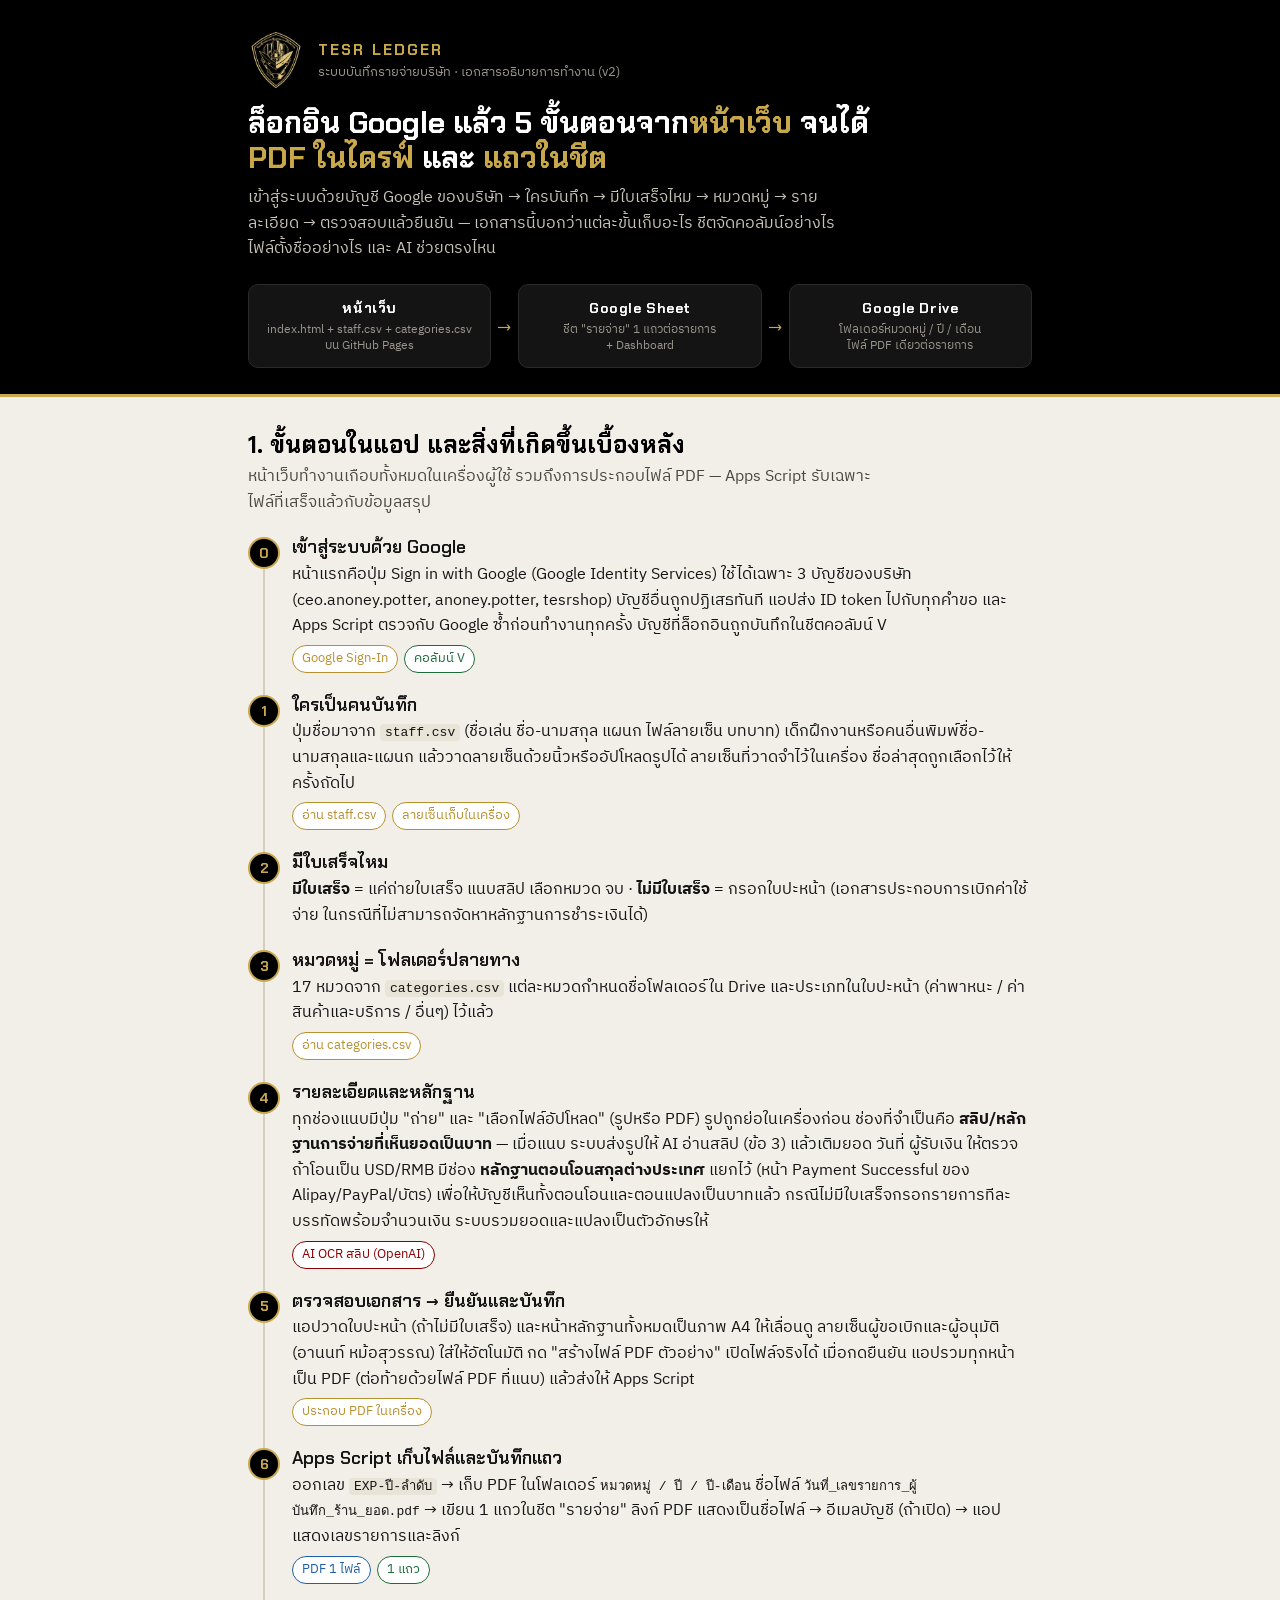
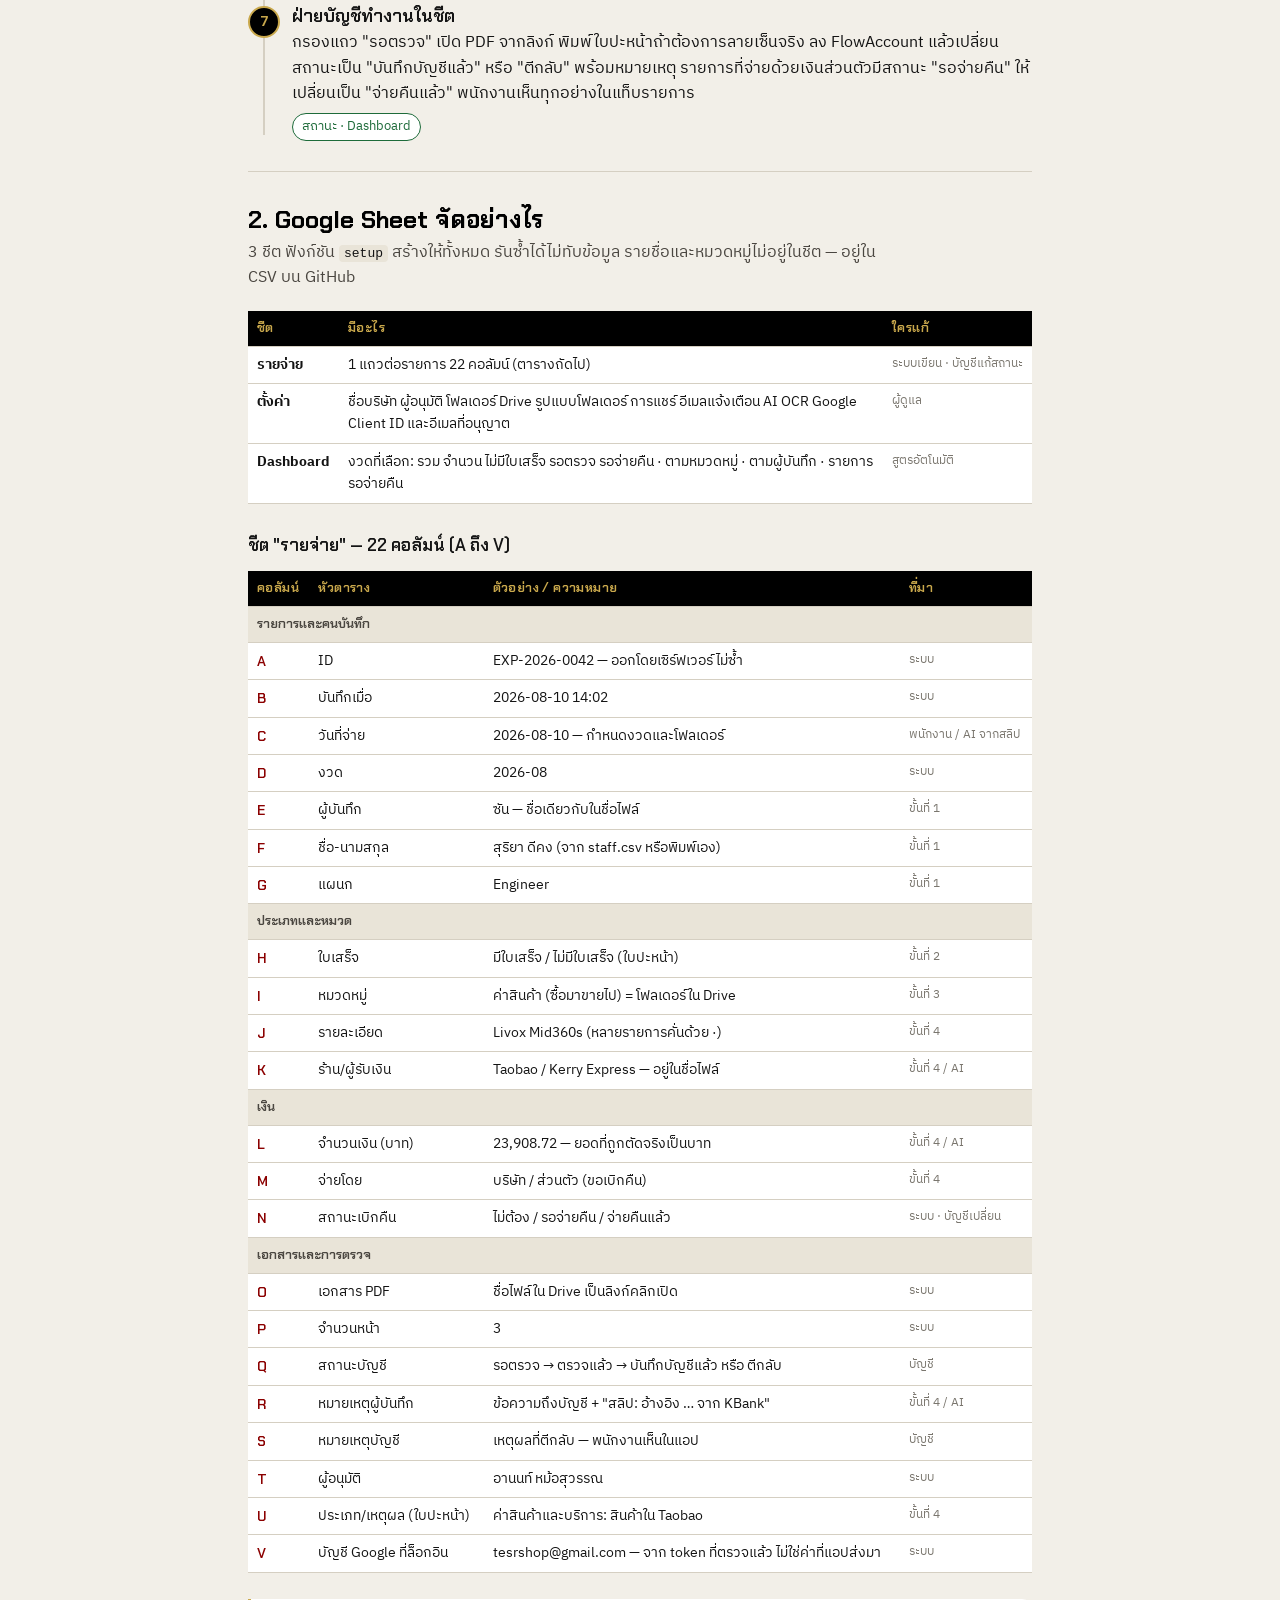
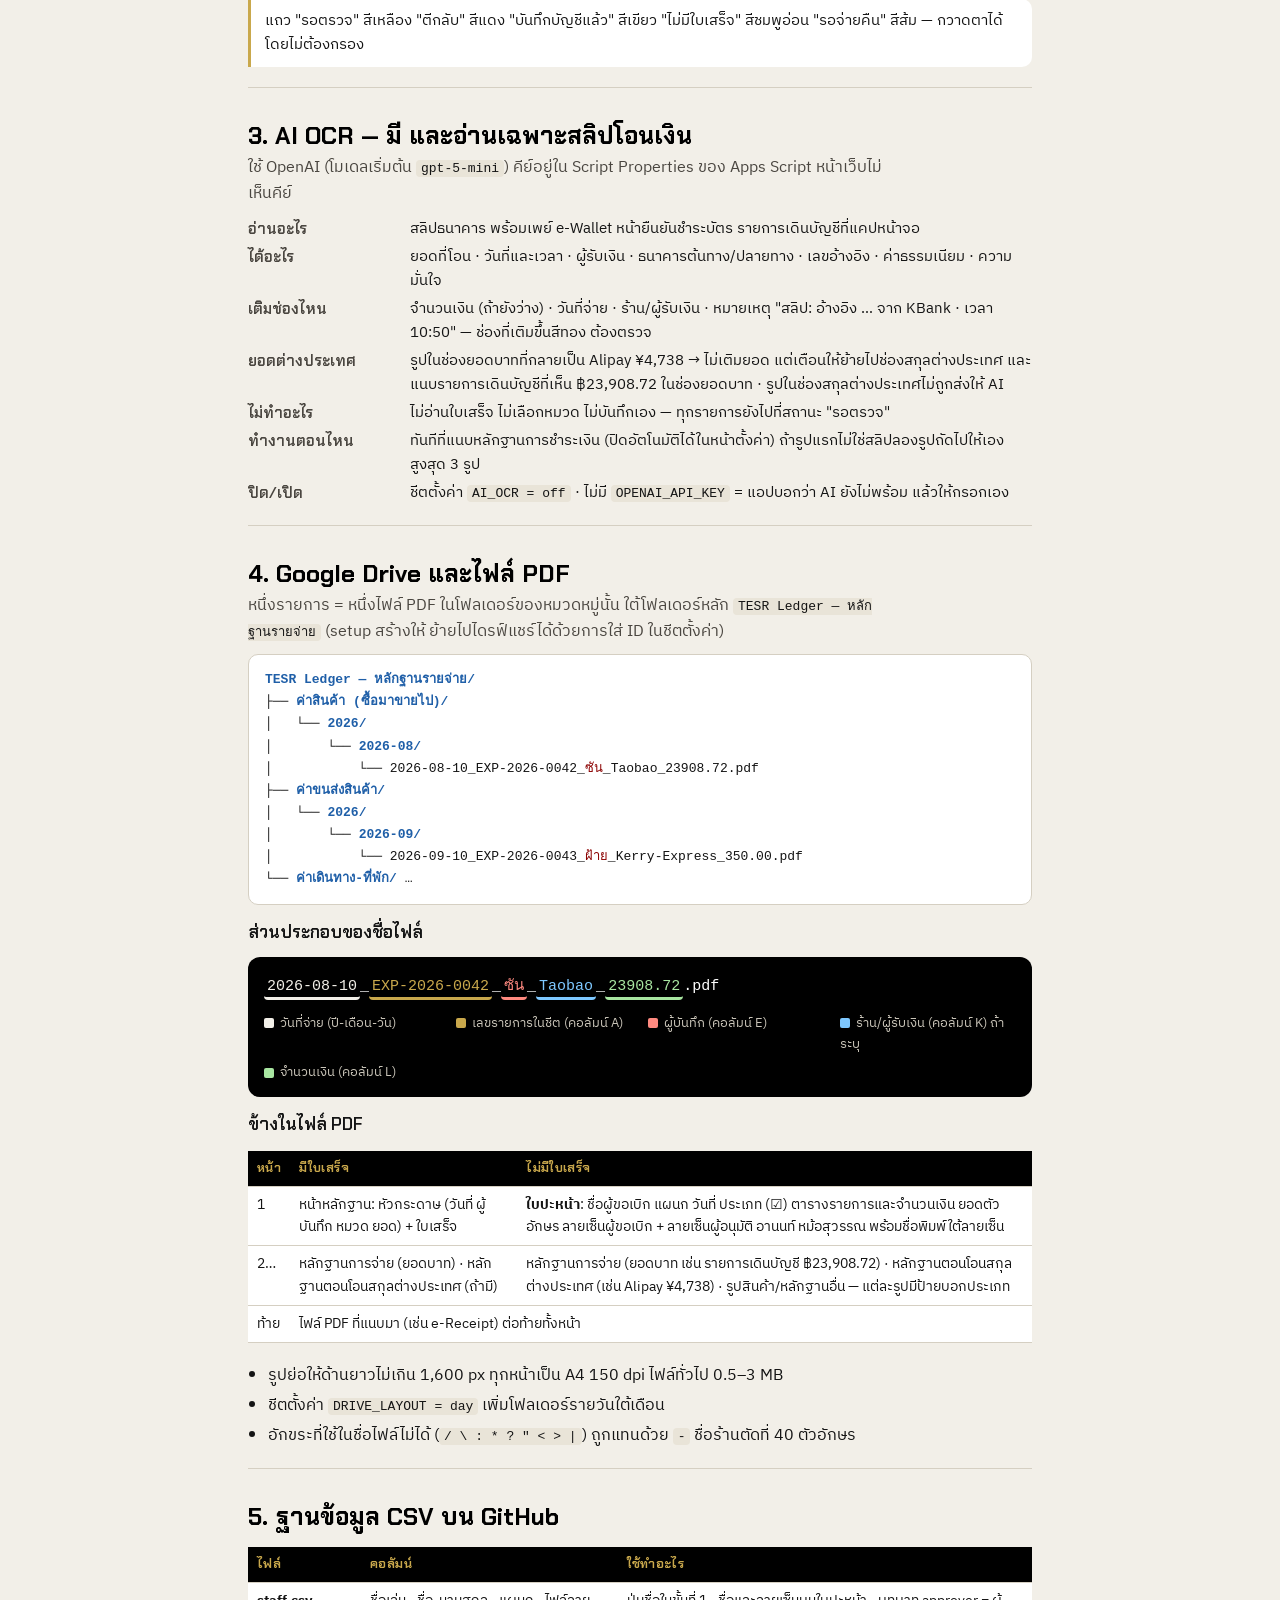
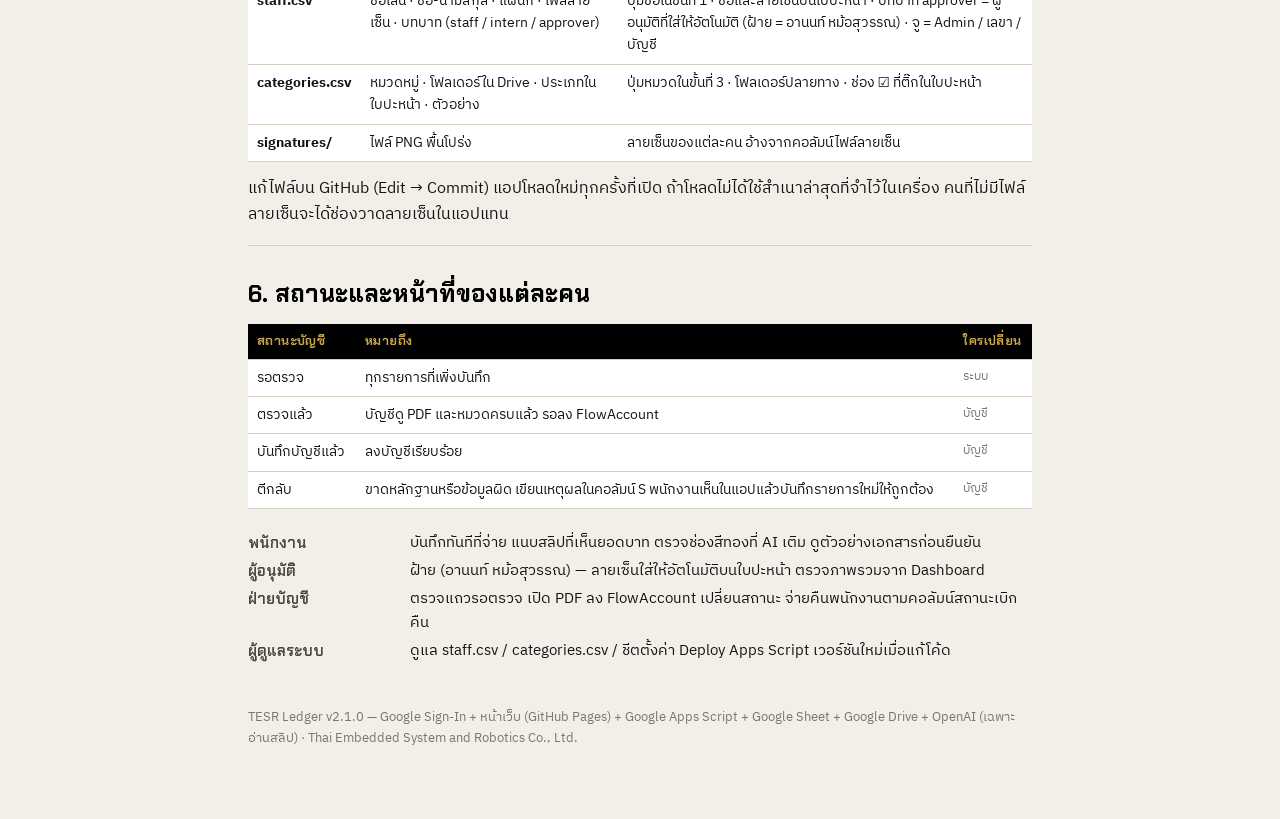
==== flow.html @ 123c5fb9 "flow.html — v2.1 system flow document (login step, 22 columns, embedded logo)" ====
<!DOCTYPE html>
<html lang="th">
<head>
<meta charset="utf-8">
<meta name="viewport" content="width=device-width, initial-scale=1">
<title>TESR Ledger v2 — เส้นทางของข้อมูล (หน้าเว็บ → Google Sheet → Google Drive)</title>
<link rel="icon" href="logo-192.png">
<link rel="preconnect" href="https://fonts.googleapis.com">
<link rel="preconnect" href="https://fonts.gstatic.com" crossorigin>
<link href="https://fonts.googleapis.com/css2?family=Chakra+Petch:wght@500;600;700&family=IBM+Plex+Sans+Thai:wght@400;500;600&display=swap" rel="stylesheet">
<style>
:root{
  --paper:#F2EFE8; --paper2:#E9E4D8; --ink:#141414; --ink2:#4A4640; --muted:#7A766E;
  --crimson:#8B0000; --gold:#B8912F; --gold2:#C9A84C; --black:#000; --rule:#D5CFC2;
  --sheet:#1E6B3A; --drive:#1F5FA8; --ai:#8B0000;
  --fd:"Chakra Petch",system-ui,sans-serif; --fb:"IBM Plex Sans Thai",system-ui,sans-serif;
}
*{box-sizing:border-box}
html{-webkit-text-size-adjust:100%}
body{margin:0;background:var(--paper);color:var(--ink);font-family:var(--fb);font-size:16px;line-height:1.6}
a{color:var(--crimson)}
h1,h2,h3{font-family:var(--fd);line-height:1.15;margin:0}
h2{font-size:24px;font-weight:700;color:var(--black);margin:0 0 6px}
h3{font-size:17px;font-weight:600;margin:18px 0 6px}
p{margin:0 0 10px}
code,.fn{font-family:ui-monospace,SFMono-Regular,Menlo,Consolas,monospace;font-size:13px}
code{background:var(--paper2);padding:1px 5px;border-radius:4px;color:var(--ink)}
.wrap{max-width:820px;margin:0 auto;padding:0 18px 60px}

/* ---------- hero ---------- */
.hero{background:var(--black);color:var(--paper);padding:32px 0 26px;border-bottom:3px solid var(--gold2)}
.hero .wrap{padding-bottom:0}
.brand{display:flex;align-items:center;gap:14px;margin-bottom:18px}
.brand img{width:56px;height:56px;object-fit:contain}
.brand .t{font-family:var(--fd);font-weight:700;letter-spacing:.14em;color:var(--gold2);font-size:15px}
.brand .s{color:#9A968E;font-size:13px}
.hero h1{font-size:30px;font-weight:700;color:#fff;max-width:640px}
.hero h1 em{font-style:normal;color:var(--gold2)}
.hero p{color:#C9C4B8;max-width:600px;margin-top:10px}
.trio{display:grid;grid-template-columns:1fr auto 1fr auto 1fr;align-items:center;gap:6px;margin-top:22px}
.trio .node{background:#141414;border:1px solid #2A2A2E;border-radius:10px;padding:12px 10px;text-align:center}
.trio .node b{display:block;font-family:var(--fd);font-size:14px;color:#fff;letter-spacing:.04em}
.trio .node small{display:block;color:#9A968E;font-size:12px;line-height:1.35;margin-top:3px}
.trio .arrow{color:var(--gold2);font-family:var(--fd);font-size:20px}
@media (max-width:520px){.trio{grid-template-columns:1fr}.trio .arrow{text-align:center;transform:rotate(90deg);font-size:18px}}

/* ---------- sections ---------- */
section{padding:34px 0 8px;border-bottom:1px solid var(--rule)}
section:last-of-type{border-bottom:0}
.lead{color:var(--ink2);max-width:640px}

/* flow rail — a real sequence, so numbered */
.rail{position:relative;margin:22px 0 10px;padding-left:44px}
.rail::before{content:"";position:absolute;left:15px;top:6px;bottom:6px;width:2px;background:var(--rule)}
.step{position:relative;margin-bottom:22px}
.step .num{position:absolute;left:-44px;top:0;width:32px;height:32px;border-radius:50%;background:var(--black);color:var(--gold2);font-family:var(--fd);font-weight:700;font-size:14px;display:grid;place-items:center;border:2px solid var(--gold2)}
.step h3{margin:2px 0 4px;font-size:18px}
.step p{margin-bottom:6px}
.lands{display:flex;flex-wrap:wrap;gap:6px;margin-top:6px}
.tag{display:inline-block;font-size:12.5px;padding:3px 9px;border-radius:999px;border:1px solid var(--rule);color:var(--ink2);background:#fff}
.tag.sheet{border-color:var(--sheet);color:var(--sheet)}
.tag.drive{border-color:var(--drive);color:var(--drive)}
.tag.ai{border-color:var(--ai);color:var(--ai)}
.tag.web{border-color:var(--gold);color:var(--gold)}

/* tables */
table{width:100%;border-collapse:collapse;font-size:14px;margin:10px 0 14px;background:#fff}
th,td{text-align:left;vertical-align:top;padding:7px 9px;border-bottom:1px solid var(--rule)}
th{background:var(--black);color:var(--gold2);font-family:var(--fd);font-weight:600;font-size:13px;letter-spacing:.03em}
td.c{font-family:var(--fd);font-weight:600;color:var(--crimson);white-space:nowrap}
tr.g td{background:var(--paper2);font-family:var(--fd);font-weight:600;font-size:13px;color:var(--ink2)}
.who{font-size:12px;color:var(--muted);white-space:nowrap}
.tblwrap{overflow-x:auto;-webkit-overflow-scrolling:touch;margin:0 -18px;padding:0 18px}

/* file name anatomy — the memorable element */
.anatomy{background:var(--black);border-radius:12px;padding:18px 16px 14px;margin:14px 0 8px;overflow-x:auto}
.anatomy .name{font-family:ui-monospace,SFMono-Regular,Menlo,Consolas,monospace;font-size:15px;white-space:nowrap;color:#fff}
.anatomy .name span{padding:2px 3px;border-radius:4px;border-bottom:3px solid}
.seg1{color:#F2EFE8;border-color:#F2EFE8}
.seg2{color:#C9A84C;border-color:#C9A84C}
.seg3{color:#FF8A80;border-color:#FF8A80}
.seg4{color:#7EC8FF;border-color:#7EC8FF}
.seg5{color:#A8E6A1;border-color:#A8E6A1}
.seg6{color:#D9B3FF;border-color:#D9B3FF}
.legend{display:grid;grid-template-columns:repeat(auto-fit,minmax(150px,1fr));gap:8px 16px;margin-top:14px;font-size:13px;color:#C9C4B8}
.legend b{display:inline-block;width:10px;height:10px;border-radius:2px;margin-right:6px;vertical-align:middle}

.tree{background:#fff;border:1px solid var(--rule);border-radius:10px;padding:14px 16px;font-family:ui-monospace,SFMono-Regular,Menlo,Consolas,monospace;font-size:13px;line-height:1.7;overflow-x:auto;white-space:pre;margin:10px 0}
.tree i{font-style:normal;color:var(--muted)}
.tree .d{color:var(--drive);font-weight:600}
.tree .u{color:var(--crimson)}

.note{border-left:3px solid var(--gold2);background:#fff;padding:10px 14px;border-radius:0 10px 10px 0;margin:12px 0;font-size:15px}
.note.warn{border-color:var(--crimson)}
ul{margin:6px 0 12px;padding-left:20px}
li{margin-bottom:4px}
.kv{display:grid;grid-template-columns:150px 1fr;gap:4px 12px;font-size:15px;margin:8px 0 12px}
.kv dt{font-family:var(--fd);font-weight:600;color:var(--ink2)}
.kv dd{margin:0}
@media (max-width:480px){.kv{grid-template-columns:1fr}.kv dt{margin-top:6px}}
.foot{color:var(--muted);font-size:13px;padding-top:24px}
@media print{.hero{background:#000 !important;-webkit-print-color-adjust:exact;print-color-adjust:exact}.anatomy{-webkit-print-color-adjust:exact;print-color-adjust:exact}}
</style>
</head>
<body>

<header class="hero">
  <div class="wrap">
    <div class="brand">
      <img id="flowLogo" alt="TESR">
      <div><div class="t">TESR LEDGER</div><div class="s">ระบบบันทึกรายจ่ายบริษัท · เอกสารอธิบายการทำงาน (v2)</div></div>
    </div>
    <h1>ล็อกอิน Google แล้ว 5 ขั้นตอนจาก<em>หน้าเว็บ</em> จนได้ <em>PDF ในไดรฟ์</em> และ <em>แถวในชีต</em></h1>
    <p>เข้าสู่ระบบด้วยบัญชี Google ของบริษัท → ใครบันทึก → มีใบเสร็จไหม → หมวดหมู่ → รายละเอียด → ตรวจสอบแล้วยืนยัน — เอกสารนี้บอกว่าแต่ละขั้นเก็บอะไร ชีตจัดคอลัมน์อย่างไร ไฟล์ตั้งชื่ออย่างไร และ AI ช่วยตรงไหน</p>
    <div class="trio">
      <div class="node"><b>หน้าเว็บ</b><small>index.html + staff.csv + categories.csv<br>บน GitHub Pages</small></div>
      <div class="arrow">→</div>
      <div class="node"><b>Google Sheet</b><small>ชีต "รายจ่าย" 1 แถวต่อรายการ<br>+ Dashboard</small></div>
      <div class="arrow">→</div>
      <div class="node"><b>Google Drive</b><small>โฟลเดอร์หมวดหมู่ / ปี / เดือน<br>ไฟล์ PDF เดียวต่อรายการ</small></div>
    </div>
  </div>
</header>

<div class="wrap">

<section id="flow">
  <h2>1. ขั้นตอนในแอป และสิ่งที่เกิดขึ้นเบื้องหลัง</h2>
  <p class="lead">หน้าเว็บทำงานเกือบทั้งหมดในเครื่องผู้ใช้ รวมถึงการประกอบไฟล์ PDF — Apps Script รับเฉพาะไฟล์ที่เสร็จแล้วกับข้อมูลสรุป</p>
  <div class="rail">
    <div class="step"><span class="num">0</span>
      <h3>เข้าสู่ระบบด้วย Google</h3>
      <p>หน้าแรกคือปุ่ม Sign in with Google (Google Identity Services) ใช้ได้เฉพาะ 3 บัญชีของบริษัท (ceo.anoney.potter, anoney.potter, tesrshop) บัญชีอื่นถูกปฏิเสธทันที แอปส่ง ID token ไปกับทุกคำขอ และ Apps Script ตรวจกับ Google ซ้ำก่อนทำงานทุกครั้ง บัญชีที่ล็อกอินถูกบันทึกในชีตคอลัมน์ V</p>
      <div class="lands"><span class="tag web">Google Sign-In</span><span class="tag sheet">คอลัมน์ V</span></div>
    </div>
    <div class="step"><span class="num">1</span>
      <h3>ใครเป็นคนบันทึก</h3>
      <p>ปุ่มชื่อมาจาก <code>staff.csv</code> (ชื่อเล่น ชื่อ-นามสกุล แผนก ไฟล์ลายเซ็น บทบาท) เด็กฝึกงานหรือคนอื่นพิมพ์ชื่อ-นามสกุลและแผนก แล้ววาดลายเซ็นด้วยนิ้วหรืออัปโหลดรูปได้ ลายเซ็นที่วาดจำไว้ในเครื่อง ชื่อล่าสุดถูกเลือกไว้ให้ครั้งถัดไป</p>
      <div class="lands"><span class="tag web">อ่าน staff.csv</span><span class="tag web">ลายเซ็นเก็บในเครื่อง</span></div>
    </div>
    <div class="step"><span class="num">2</span>
      <h3>มีใบเสร็จไหม</h3>
      <p><b>มีใบเสร็จ</b> = แค่ถ่ายใบเสร็จ แนบสลิป เลือกหมวด จบ · <b>ไม่มีใบเสร็จ</b> = กรอกใบปะหน้า (เอกสารประกอบการเบิกค่าใช้จ่าย ในกรณีที่ไม่สามารถจัดหาหลักฐานการชำระเงินได้)</p>
    </div>
    <div class="step"><span class="num">3</span>
      <h3>หมวดหมู่ = โฟลเดอร์ปลายทาง</h3>
      <p>17 หมวดจาก <code>categories.csv</code> แต่ละหมวดกำหนดชื่อโฟลเดอร์ใน Drive และประเภทในใบปะหน้า (ค่าพาหนะ / ค่าสินค้าและบริการ / อื่นๆ) ไว้แล้ว</p>
      <div class="lands"><span class="tag web">อ่าน categories.csv</span></div>
    </div>
    <div class="step"><span class="num">4</span>
      <h3>รายละเอียดและหลักฐาน</h3>
      <p>ทุกช่องแนบมีปุ่ม "ถ่าย" และ "เลือกไฟล์อัปโหลด" (รูปหรือ PDF) รูปถูกย่อในเครื่องก่อน ช่องที่จำเป็นคือ <b>สลิป/หลักฐานการจ่ายที่เห็นยอดเป็นบาท</b> — เมื่อแนบ ระบบส่งรูปให้ AI อ่านสลิป (ข้อ 3) แล้วเติมยอด วันที่ ผู้รับเงิน ให้ตรวจ ถ้าโอนเป็น USD/RMB มีช่อง <b>หลักฐานตอนโอนสกุลต่างประเทศ</b> แยกไว้ (หน้า Payment Successful ของ Alipay/PayPal/บัตร) เพื่อให้บัญชีเห็นทั้งตอนโอนและตอนแปลงเป็นบาทแล้ว กรณีไม่มีใบเสร็จกรอกรายการทีละบรรทัดพร้อมจำนวนเงิน ระบบรวมยอดและแปลงเป็นตัวอักษรให้</p>
      <div class="lands"><span class="tag ai">AI OCR สลิป (OpenAI)</span></div>
    </div>
    <div class="step"><span class="num">5</span>
      <h3>ตรวจสอบเอกสาร → ยืนยันและบันทึก</h3>
      <p>แอปวาดใบปะหน้า (ถ้าไม่มีใบเสร็จ) และหน้าหลักฐานทั้งหมดเป็นภาพ A4 ให้เลื่อนดู ลายเซ็นผู้ขอเบิกและผู้อนุมัติ (อานนท์ หม้อสุวรรณ) ใส่ให้อัตโนมัติ กด "สร้างไฟล์ PDF ตัวอย่าง" เปิดไฟล์จริงได้ เมื่อกดยืนยัน แอปรวมทุกหน้าเป็น PDF (ต่อท้ายด้วยไฟล์ PDF ที่แนบ) แล้วส่งให้ Apps Script</p>
      <div class="lands"><span class="tag web">ประกอบ PDF ในเครื่อง</span></div>
    </div>
    <div class="step"><span class="num">6</span>
      <h3>Apps Script เก็บไฟล์และบันทึกแถว</h3>
      <p>ออกเลข <code>EXP-ปี-ลำดับ</code> → เก็บ PDF ในโฟลเดอร์ <span class="fn">หมวดหมู่ / ปี / ปี-เดือน</span> ชื่อไฟล์ <span class="fn">วันที่_เลขรายการ_ผู้บันทึก_ร้าน_ยอด.pdf</span> → เขียน 1 แถวในชีต "รายจ่าย" ลิงก์ PDF แสดงเป็นชื่อไฟล์ → อีเมลบัญชี (ถ้าเปิด) → แอปแสดงเลขรายการและลิงก์</p>
      <div class="lands"><span class="tag drive">PDF 1 ไฟล์</span><span class="tag sheet">1 แถว</span></div>
    </div>
    <div class="step"><span class="num">7</span>
      <h3>ฝ่ายบัญชีทำงานในชีต</h3>
      <p>กรองแถว "รอตรวจ" เปิด PDF จากลิงก์ พิมพ์ใบปะหน้าถ้าต้องการลายเซ็นจริง ลง FlowAccount แล้วเปลี่ยนสถานะเป็น "บันทึกบัญชีแล้ว" หรือ "ตีกลับ" พร้อมหมายเหตุ รายการที่จ่ายด้วยเงินส่วนตัวมีสถานะ "รอจ่ายคืน" ให้เปลี่ยนเป็น "จ่ายคืนแล้ว" พนักงานเห็นทุกอย่างในแท็บรายการ</p>
      <div class="lands"><span class="tag sheet">สถานะ · Dashboard</span></div>
    </div>
  </div>
</section>

<section id="sheet">
  <h2>2. Google Sheet จัดอย่างไร</h2>
  <p class="lead">3 ชีต ฟังก์ชัน <code>setup</code> สร้างให้ทั้งหมด รันซ้ำได้ไม่ทับข้อมูล รายชื่อและหมวดหมู่ไม่อยู่ในชีต — อยู่ใน CSV บน GitHub</p>
  <div class="tblwrap"><table>
    <tr><th>ชีต</th><th>มีอะไร</th><th>ใครแก้</th></tr>
    <tr><td><b>รายจ่าย</b></td><td>1 แถวต่อรายการ 22 คอลัมน์ (ตารางถัดไป)</td><td class="who">ระบบเขียน · บัญชีแก้สถานะ</td></tr>
    <tr><td><b>ตั้งค่า</b></td><td>ชื่อบริษัท ผู้อนุมัติ โฟลเดอร์ Drive รูปแบบโฟลเดอร์ การแชร์ อีเมลแจ้งเตือน AI OCR Google Client ID และอีเมลที่อนุญาต</td><td class="who">ผู้ดูแล</td></tr>
    <tr><td><b>Dashboard</b></td><td>งวดที่เลือก: รวม จำนวน ไม่มีใบเสร็จ รอตรวจ รอจ่ายคืน · ตามหมวดหมู่ · ตามผู้บันทึก · รายการรอจ่ายคืน</td><td class="who">สูตรอัตโนมัติ</td></tr>
  </table></div>

  <h3>ชีต "รายจ่าย" — 22 คอลัมน์ (A ถึง V)</h3>
  <div class="tblwrap"><table>
    <tr><th>คอลัมน์</th><th>หัวตาราง</th><th>ตัวอย่าง / ความหมาย</th><th>ที่มา</th></tr>
    <tr class="g"><td colspan="4">รายการและคนบันทึก</td></tr>
    <tr><td class="c">A</td><td>ID</td><td>EXP-2026-0042 — ออกโดยเซิร์ฟเวอร์ ไม่ซ้ำ</td><td class="who">ระบบ</td></tr>
    <tr><td class="c">B</td><td>บันทึกเมื่อ</td><td>2026-08-10 14:02</td><td class="who">ระบบ</td></tr>
    <tr><td class="c">C</td><td>วันที่จ่าย</td><td>2026-08-10 — กำหนดงวดและโฟลเดอร์</td><td class="who">พนักงาน / AI จากสลิป</td></tr>
    <tr><td class="c">D</td><td>งวด</td><td>2026-08</td><td class="who">ระบบ</td></tr>
    <tr><td class="c">E</td><td>ผู้บันทึก</td><td>ซัน — ชื่อเดียวกับในชื่อไฟล์</td><td class="who">ขั้นที่ 1</td></tr>
    <tr><td class="c">F</td><td>ชื่อ-นามสกุล</td><td>สุริยา ดีคง (จาก staff.csv หรือพิมพ์เอง)</td><td class="who">ขั้นที่ 1</td></tr>
    <tr><td class="c">G</td><td>แผนก</td><td>Engineer</td><td class="who">ขั้นที่ 1</td></tr>
    <tr class="g"><td colspan="4">ประเภทและหมวด</td></tr>
    <tr><td class="c">H</td><td>ใบเสร็จ</td><td>มีใบเสร็จ / ไม่มีใบเสร็จ (ใบปะหน้า)</td><td class="who">ขั้นที่ 2</td></tr>
    <tr><td class="c">I</td><td>หมวดหมู่</td><td>ค่าสินค้า (ซื้อมาขายไป) = โฟลเดอร์ใน Drive</td><td class="who">ขั้นที่ 3</td></tr>
    <tr><td class="c">J</td><td>รายละเอียด</td><td>Livox Mid360s (หลายรายการคั่นด้วย ·)</td><td class="who">ขั้นที่ 4</td></tr>
    <tr><td class="c">K</td><td>ร้าน/ผู้รับเงิน</td><td>Taobao / Kerry Express — อยู่ในชื่อไฟล์</td><td class="who">ขั้นที่ 4 / AI</td></tr>
    <tr class="g"><td colspan="4">เงิน</td></tr>
    <tr><td class="c">L</td><td>จำนวนเงิน (บาท)</td><td>23,908.72 — ยอดที่ถูกตัดจริงเป็นบาท</td><td class="who">ขั้นที่ 4 / AI</td></tr>
    <tr><td class="c">M</td><td>จ่ายโดย</td><td>บริษัท / ส่วนตัว (ขอเบิกคืน)</td><td class="who">ขั้นที่ 4</td></tr>
    <tr><td class="c">N</td><td>สถานะเบิกคืน</td><td>ไม่ต้อง / รอจ่ายคืน / จ่ายคืนแล้ว</td><td class="who">ระบบ · บัญชีเปลี่ยน</td></tr>
    <tr class="g"><td colspan="4">เอกสารและการตรวจ</td></tr>
    <tr><td class="c">O</td><td>เอกสาร PDF</td><td>ชื่อไฟล์ใน Drive เป็นลิงก์คลิกเปิด</td><td class="who">ระบบ</td></tr>
    <tr><td class="c">P</td><td>จำนวนหน้า</td><td>3</td><td class="who">ระบบ</td></tr>
    <tr><td class="c">Q</td><td>สถานะบัญชี</td><td>รอตรวจ → ตรวจแล้ว → บันทึกบัญชีแล้ว หรือ ตีกลับ</td><td class="who">บัญชี</td></tr>
    <tr><td class="c">R</td><td>หมายเหตุผู้บันทึก</td><td>ข้อความถึงบัญชี + "สลิป: อ้างอิง … จาก KBank"</td><td class="who">ขั้นที่ 4 / AI</td></tr>
    <tr><td class="c">S</td><td>หมายเหตุบัญชี</td><td>เหตุผลที่ตีกลับ — พนักงานเห็นในแอป</td><td class="who">บัญชี</td></tr>
    <tr><td class="c">T</td><td>ผู้อนุมัติ</td><td>อานนท์ หม้อสุวรรณ</td><td class="who">ระบบ</td></tr>
    <tr><td class="c">U</td><td>ประเภท/เหตุผล (ใบปะหน้า)</td><td>ค่าสินค้าและบริการ: สินค้าใน Taobao</td><td class="who">ขั้นที่ 4</td></tr>
    <tr><td class="c">V</td><td>บัญชี Google ที่ล็อกอิน</td><td>tesrshop@gmail.com — จาก token ที่ตรวจแล้ว ไม่ใช่ค่าที่แอปส่งมา</td><td class="who">ระบบ</td></tr>
  </table></div>
  <div class="note">แถว "รอตรวจ" สีเหลือง "ตีกลับ" สีแดง "บันทึกบัญชีแล้ว" สีเขียว "ไม่มีใบเสร็จ" สีชมพูอ่อน "รอจ่ายคืน" สีส้ม — กวาดตาได้โดยไม่ต้องกรอง</div>
</section>

<section id="ai">
  <h2>3. AI OCR — มี และอ่านเฉพาะสลิปโอนเงิน</h2>
  <p class="lead">ใช้ OpenAI (โมเดลเริ่มต้น <code>gpt-5-mini</code>) คีย์อยู่ใน Script Properties ของ Apps Script หน้าเว็บไม่เห็นคีย์</p>
  <dl class="kv">
    <dt>อ่านอะไร</dt><dd>สลิปธนาคาร พร้อมเพย์ e-Wallet หน้ายืนยันชำระบัตร รายการเดินบัญชีที่แคปหน้าจอ</dd>
    <dt>ได้อะไร</dt><dd>ยอดที่โอน · วันที่และเวลา · ผู้รับเงิน · ธนาคารต้นทาง/ปลายทาง · เลขอ้างอิง · ค่าธรรมเนียม · ความมั่นใจ</dd>
    <dt>เติมช่องไหน</dt><dd>จำนวนเงิน (ถ้ายังว่าง) · วันที่จ่าย · ร้าน/ผู้รับเงิน · หมายเหตุ "สลิป: อ้างอิง … จาก KBank · เวลา 10:50" — ช่องที่เติมขึ้นสีทอง ต้องตรวจ</dd>
    <dt>ยอดต่างประเทศ</dt><dd>รูปในช่องยอดบาทที่กลายเป็น Alipay ¥4,738 → ไม่เติมยอด แต่เตือนให้ย้ายไปช่องสกุลต่างประเทศ และแนบรายการเดินบัญชีที่เห็น ฿23,908.72 ในช่องยอดบาท · รูปในช่องสกุลต่างประเทศไม่ถูกส่งให้ AI</dd>
    <dt>ไม่ทำอะไร</dt><dd>ไม่อ่านใบเสร็จ ไม่เลือกหมวด ไม่บันทึกเอง — ทุกรายการยังไปที่สถานะ "รอตรวจ"</dd>
    <dt>ทำงานตอนไหน</dt><dd>ทันทีที่แนบหลักฐานการชำระเงิน (ปิดอัตโนมัติได้ในหน้าตั้งค่า) ถ้ารูปแรกไม่ใช่สลิปลองรูปถัดไปให้เอง สูงสุด 3 รูป</dd>
    <dt>ปิด/เปิด</dt><dd>ชีตตั้งค่า <code>AI_OCR = off</code> · ไม่มี <code>OPENAI_API_KEY</code> = แอปบอกว่า AI ยังไม่พร้อม แล้วให้กรอกเอง</dd>
  </dl>
</section>

<section id="drive">
  <h2>4. Google Drive และไฟล์ PDF</h2>
  <p class="lead">หนึ่งรายการ = หนึ่งไฟล์ PDF ในโฟลเดอร์ของหมวดหมู่นั้น ใต้โฟลเดอร์หลัก <code>TESR Ledger — หลักฐานรายจ่าย</code> (setup สร้างให้ ย้ายไปไดรฟ์แชร์ได้ด้วยการใส่ ID ในชีตตั้งค่า)</p>
<div class="tree"><span class="d">TESR Ledger — หลักฐานรายจ่าย/</span>
├── <span class="d">ค่าสินค้า (ซื้อมาขายไป)/</span>
│   └── <span class="d">2026/</span>
│       └── <span class="d">2026-08/</span>
│           └── 2026-08-10_EXP-2026-0042_<span class="u">ซัน</span>_Taobao_23908.72.pdf
├── <span class="d">ค่าขนส่งสินค้า/</span>
│   └── <span class="d">2026/</span>
│       └── <span class="d">2026-09/</span>
│           └── 2026-09-10_EXP-2026-0043_<span class="u">ฝ้าย</span>_Kerry-Express_350.00.pdf
└── <span class="d">ค่าเดินทาง-ที่พัก/</span> …</div>

  <h3>ส่วนประกอบของชื่อไฟล์</h3>
  <div class="anatomy">
    <div class="name"><span class="seg1">2026-08-10</span>_<span class="seg2">EXP-2026-0042</span>_<span class="seg3">ซัน</span>_<span class="seg4">Taobao</span>_<span class="seg5">23908.72</span>.pdf</div>
    <div class="legend">
      <div><b style="background:#F2EFE8"></b>วันที่จ่าย (ปี-เดือน-วัน)</div>
      <div><b style="background:#C9A84C"></b>เลขรายการในชีต (คอลัมน์ A)</div>
      <div><b style="background:#FF8A80"></b>ผู้บันทึก (คอลัมน์ E)</div>
      <div><b style="background:#7EC8FF"></b>ร้าน/ผู้รับเงิน (คอลัมน์ K) ถ้าระบุ</div>
      <div><b style="background:#A8E6A1"></b>จำนวนเงิน (คอลัมน์ L)</div>
    </div>
  </div>

  <h3>ข้างในไฟล์ PDF</h3>
  <div class="tblwrap"><table>
    <tr><th>หน้า</th><th>มีใบเสร็จ</th><th>ไม่มีใบเสร็จ</th></tr>
    <tr><td>1</td><td>หน้าหลักฐาน: หัวกระดาษ (วันที่ ผู้บันทึก หมวด ยอด) + ใบเสร็จ</td><td><b>ใบปะหน้า</b>: ชื่อผู้ขอเบิก แผนก วันที่ ประเภท (☑) ตารางรายการและจำนวนเงิน ยอดตัวอักษร ลายเซ็นผู้ขอเบิก + ลายเซ็นผู้อนุมัติ อานนท์ หม้อสุวรรณ พร้อมชื่อพิมพ์ใต้ลายเซ็น</td></tr>
    <tr><td>2…</td><td>หลักฐานการจ่าย (ยอดบาท) · หลักฐานตอนโอนสกุลต่างประเทศ (ถ้ามี)</td><td>หลักฐานการจ่าย (ยอดบาท เช่น รายการเดินบัญชี ฿23,908.72) · หลักฐานตอนโอนสกุลต่างประเทศ (เช่น Alipay ¥4,738) · รูปสินค้า/หลักฐานอื่น — แต่ละรูปมีป้ายบอกประเภท</td></tr>
    <tr><td>ท้าย</td><td colspan="2">ไฟล์ PDF ที่แนบมา (เช่น e-Receipt) ต่อท้ายทั้งหน้า</td></tr>
  </table></div>
  <ul>
    <li>รูปย่อให้ด้านยาวไม่เกิน 1,600 px ทุกหน้าเป็น A4 150 dpi ไฟล์ทั่วไป 0.5–3 MB</li>
    <li>ชีตตั้งค่า <code>DRIVE_LAYOUT = day</code> เพิ่มโฟลเดอร์รายวันใต้เดือน</li>
    <li>อักขระที่ใช้ในชื่อไฟล์ไม่ได้ (<code>/ \ : * ? " &lt; &gt; |</code>) ถูกแทนด้วย <code>-</code> ชื่อร้านตัดที่ 40 ตัวอักษร</li>
  </ul>
</section>

<section id="who">
  <h2>5. ฐานข้อมูล CSV บน GitHub</h2>
  <div class="tblwrap"><table>
    <tr><th>ไฟล์</th><th>คอลัมน์</th><th>ใช้ทำอะไร</th></tr>
    <tr><td><b>staff.csv</b></td><td>ชื่อเล่น · ชื่อ-นามสกุล · แผนก · ไฟล์ลายเซ็น · บทบาท (staff / intern / approver)</td><td>ปุ่มชื่อในขั้นที่ 1 · ชื่อและลายเซ็นบนใบปะหน้า · บทบาท approver = ผู้อนุมัติที่ใส่ให้อัตโนมัติ (ฝ้าย = อานนท์ หม้อสุวรรณ) · จู = Admin / เลขา / บัญชี</td></tr>
    <tr><td><b>categories.csv</b></td><td>หมวดหมู่ · โฟลเดอร์ใน Drive · ประเภทในใบปะหน้า · ตัวอย่าง</td><td>ปุ่มหมวดในขั้นที่ 3 · โฟลเดอร์ปลายทาง · ช่อง ☑ ที่ติ๊กในใบปะหน้า</td></tr>
    <tr><td><b>signatures/</b></td><td>ไฟล์ PNG พื้นโปร่ง</td><td>ลายเซ็นของแต่ละคน อ้างจากคอลัมน์ไฟล์ลายเซ็น</td></tr>
  </table></div>
  <p>แก้ไฟล์บน GitHub (Edit → Commit) แอปโหลดใหม่ทุกครั้งที่เปิด ถ้าโหลดไม่ได้ใช้สำเนาล่าสุดที่จำไว้ในเครื่อง คนที่ไม่มีไฟล์ลายเซ็นจะได้ช่องวาดลายเซ็นในแอปแทน</p>
</section>

<section id="status">
  <h2>6. สถานะและหน้าที่ของแต่ละคน</h2>
  <div class="tblwrap"><table>
    <tr><th>สถานะบัญชี</th><th>หมายถึง</th><th>ใครเปลี่ยน</th></tr>
    <tr><td>รอตรวจ</td><td>ทุกรายการที่เพิ่งบันทึก</td><td class="who">ระบบ</td></tr>
    <tr><td>ตรวจแล้ว</td><td>บัญชีดู PDF และหมวดครบแล้ว รอลง FlowAccount</td><td class="who">บัญชี</td></tr>
    <tr><td>บันทึกบัญชีแล้ว</td><td>ลงบัญชีเรียบร้อย</td><td class="who">บัญชี</td></tr>
    <tr><td>ตีกลับ</td><td>ขาดหลักฐานหรือข้อมูลผิด เขียนเหตุผลในคอลัมน์ S พนักงานเห็นในแอปแล้วบันทึกรายการใหม่ให้ถูกต้อง</td><td class="who">บัญชี</td></tr>
  </table></div>
  <dl class="kv">
    <dt>พนักงาน</dt><dd>บันทึกทันทีที่จ่าย แนบสลิปที่เห็นยอดบาท ตรวจช่องสีทองที่ AI เติม ดูตัวอย่างเอกสารก่อนยืนยัน</dd>
    <dt>ผู้อนุมัติ</dt><dd>ฝ้าย (อานนท์ หม้อสุวรรณ) — ลายเซ็นใส่ให้อัตโนมัติบนใบปะหน้า ตรวจภาพรวมจาก Dashboard</dd>
    <dt>ฝ่ายบัญชี</dt><dd>ตรวจแถวรอตรวจ เปิด PDF ลง FlowAccount เปลี่ยนสถานะ จ่ายคืนพนักงานตามคอลัมน์สถานะเบิกคืน</dd>
    <dt>ผู้ดูแลระบบ</dt><dd>ดูแล staff.csv / categories.csv / ชีตตั้งค่า Deploy Apps Script เวอร์ชันใหม่เมื่อแก้โค้ด</dd>
  </dl>
</section>

<p class="foot">TESR Ledger v2.1.0 — Google Sign-In + หน้าเว็บ (GitHub Pages) + Google Apps Script + Google Sheet + Google Drive + OpenAI (เฉพาะอ่านสลิป) · Thai Embedded System and Robotics Co., Ltd.</p>
</div>
<script>
document.getElementById('flowLogo').src = 'data:image/png;base64,' +
  'iVBORw0KGgoAAAANSUhEUgAAAKAAAACgCAMAAAC8EZcfAAAAwFBMVEXhyYnp2ZbftXfz7Hzs0Yn9/PjctZC0sW/lzY7fxHz//wDe' +
  'w33jx3zVu4PWunt8fHyuqJ/+fn7/AADavXqtcW97exEAAP8HB39/f/+xarHXvYFfX68A//9xABW/fz/z5sEfH7QAamoA/wCq/6re' +
  'v3U/Pz9/qqqqqgD/AH//fwAAAADx1Ynmy4PkyHvkyYTjyYUAAAAAAAAAAAAAAAAAAAAAAAAAAAAAAAAAAAAAAAAAAAAAAAAAAAAA' +
  'AAAAAAAAAADCTCPyAAAAMHRSTlNiGhMK2QYYBZudAWHYVloCBwIBjgQCAQICA4MDAQMERwMCAQPfBAYDAgIA/Pf5r48guxjrAAAe' +
  'pElEQVR42s1diWLjNrLERRC8JXlmkuz1jt13ESTw/3/3qhqkRHl828mus5nYY1sq9lFd3Why1fw1H1Vt8YcOzqkKX9a6+qIXVl/y' +
  'KtYQo3LLGvs+JqXxpbf/KgAr/Z3owrKua981awOIgXa0vvoXAGhprSosy9o3WZ3m2YwNkC4u8Bu1/ScDPNXFeH2/pg5grCUio5o1' +
  'xqWY8ZPRqD7l2xJ5sX8YDYEVc0nw2aa5mvFTENUn8naLvP4fjUGS8N+TapTZkkYjHOPqxIyfSJiPApw04SXA65vdeKZZYr8ufUeM' +
  'Bri0apq4CPHU/g8FaMV6DsnQdEBKQF4lYO1+M51b+obZwgSBGf/RIxoBsfWXPwogHYi8jbFPqhhP+9wvzajL93XXxzWLXasSjUwY' +
  'fuMPAXgu8ODb7Jm2NF63rJnvbupLJSlhMiibrjY0sOqR1CUYf3eA0wYPlOyLLQ3Qdfxirqv9ElpBFQtq286W4YBgnN8P8X0AKy/w' +
  '+t6JdfA3YGVkCXDou0StBRnM6FQx82RBO1HypfrdAJL3AK/pe1VL6Hn4rldPU12lz6wqyBBeCyPBMhZpRWt/H4BCLEiNMHqBZ/BF' +
  'UhM+wRdtZaefolWgh3VJeqNG8JBAfAd1vxkgLhvEsjmX1mvwxmYzXvWMTVqRNQ0vZIOYEIssL/qLAdK7/+aQucwGvlGOa2NKSpf6' +
  '5rWuTnN7Ps/ICa1rb6v9whgKV98qIZ1qvlRfCfC0pW4u8HyOy84xKHl1q1O/LE2pJ98PPra+LUXnhJwmRERDDZYUuHX1VQBhvkpB' +
  'iTab9Ron8JAF1aacm2UcR+P1rFQOGQVOjUrraQ8Olu1fwDSphJ9Xax/pZ/81AE/0blwfQBEwwEktKxNXTy0Ijpw8jlW3NA71Lemc' +
  'suqMcuohJBWyxk+exZQ138tFZ7YIWfsFr/cGI6q3mI/exRVLCK0xFetZKcCdSlAwQDmoOOTkBpVdp5sZlhxDdpKykhA15PW0/TYg' +
  'wuXic/9ZgNQkqAKuMIvuI/1cCw8b7R9gsIDU9G5d4PYM6RA6ZbSyKYXcweGWKiJRip1rFJga1BTquTY0IhgLRmw/BZDmi30TTjSf' +
  'hnZioIt00uqhyfhnyDl1vrO6vv89jQ9lgpnTODZjk/Y3YoJ15WoRN67aZe6HANqLmK8pzIeygQoyeQYgHWvmnJoUjN2p5mS05f+M' +
  'ub4CVCFCMSWrg0LBVmdzgsEjfheh8xs8HhmJHwUoydv00HbgNL6spXdFhyL8U5fTBs5O3iN1U0j4o0Eeo33yZ1tV4j4NT5sZmR1c' +
  'Nyv6QC38EzkGI0b3cq6olyQ93Lsmof0/q3VRv870o0d+jqNuVCe+ERj1HNAzGbCep1WBr1fMfpB2SSb+vZ8b65e0Lnr2ifncghQl' +
  'nV8SEOoF96oIajaMPuNiU4v5jPJJgelSJxdxbrdUct3uVLX065oemms1q3hZoMgUujktNeznacSofiH4wfWSK+8FWIuskpwQl3SU' +
  'zSxUCdHX5Pqu5wX3uq6W2taSiVBvm35+nJ4gRQ26zwYAkdzJgRo0rbnSzebyLoBGenF4peZL8RPCYPBlwKN6McerOXcP45aNRnec' +
  'MKjGVvfyxgrGk2LUeJqXRizXjwtS83f7doDV95kSGISF14Fg5g8p84sKKQChkfi+flwgDWDZK8B5FIDgFX0vYi8lF1ZQZxoI2CSX' +
  'TlS60DguPKNwngIoIbKuHdUSaIsk7VNfI0dNw8xg/b1U1a15Nxp5swHE28mMRiV5P70F6fbTHsbOYbbJGzFidHgLQycxEP3bAAo5' +
  'r70h3/smBsSyhvTrutEoUNxpus4QBJ5RuUm9UVJ0+R1LgKNZEK2Us1upsNdErXNWoEbNyu6F+vEqWQLRvgUg0qO4FxJZxWVAFvuY' +
  'h6XxD+w9bLFxbby8sFWodiQ6dQ01AahM4wEjSEsyn1iP6z28Z15Shu0Q4KfkaIGKgYiQbKvXAFa1uLdcVlh7CWfd9GjcFmXmM3MN' +
  'wlSB7WAAqBegcGvO81DNRxc/IAhXx++is/fKoZhcYwyv0TXJqS1FGEPwDEkbf3N+GSArmrCLYWDE5he8hMdXS9OQaQQEXAZcBvIG' +
  'ssrMDIdxnB/sAWBMY84QpshYxWDsOv7sFWGtayiIHMI3GlHFOIp8SMKI9iWAFcJvZfhp4FrWkc0GIChkpvPbr7bIvjzELsN8tG7t' +
  'YgLY7grQwIKJnm8iGRGfogzTDd0xT1Gc56xE2HgH07Fo5vgzZ6uf0yN4Fo9hXYz03HM3oAQM9fbq7amGVXDRjcj2eZqbSKTK79eo' +
  'ESKNWpouECCCXwowcqJpZnMjWs2KRII9z3WKGX91JjW6RwjVo/TomyzhrFgsOQFi8VCNvgaHnlNDXTiC6KBV8HLoBcCNcHa7A1zW' +
  'ZlxSw5JCG0IpKNLd93TzMhFmhdKna3at2SWU0VoQ6tk8DdCz+PZi7FOO+c+MD+gAp1PwxlQ7PtV8s3PjRtQDkMjEkEOOzKOZp63s' +
  'sdKNa+q6XgD2pm4C3hQIoBPqgxSeQTgIgIq2o0EAlY23OiJUh/wo7Ex8CWHLkJuMGrp8uG47j2401dS4B7h1kpyAllZHgIat78jR' +
  'pcMLLsvCi2LxbP3gzE1aVVC01f8k0TJ6HuNC8qIuAcLpZ4B8J7KKZdACJ1kULY+BnD6oAmucHfEyjfvTFWDsEaMzftYWgHW/osmD' +
  'XSVLBGDHa0R2mS7c+Q8lBXrW8KpKqmgiZI32PwHUNCCU+lQytm7rPzerVl2Th9ssxc+5+fcRP/uwA8SvxYYtJFjNFpIz6JHHB3C9' +
  'UpIluwXxw8OMzLpxcVtrFE9kimZmmAC/QYR4Mnb9lAXh4DOiPYJmPLOjH9HZ2AMx4fPFGlZdWtDuAPMGcLvqqY+rAltBtpY0HiH7' +
  'BeA0zHmZ7qkY4aEkhkAIKapTXel1ObChOlCgi4jAuV+gMIhP6olS9ggQKp+kD9p9aJhCxYINUsjeWK6PvcrLAuVdkmRE4SBAOOfU' +
  'rerIhpO3TpPDOS6rprScWuZLdTPzLUkmcGBD4/Rmqs4o403gAPIg6r4hZDrrydhd7Bp9BZjxH3vzHacczcrjJknjOBCgDOwGb1Ei' +
  'j/V2ImPjUkhpdk6OAGI4FDx10KhhaeozShdK7jSzY1QxHR3iZ9QEpivLUxdM6Tj0AoCg8fEAMA3Ij75RjQBUjEHRGd5rsPOdrJJe' +
  'ICioWxDUklHo3R3PqANNS/TxvbfvI2W6Y0ijxulMgITegVk3gIEv6Md9YjSjhqtESt2KHTHQghOlX6fyfamo584Nsy+EwFnDErU0' +
  'XD/zIHgGfGFKDlX2cVXEKzXIkNHItTT5bxvtJSkQF3WdxPUACGiu67JkCQAKKJgIxcAnM1/uBUBhKLx+pFaOyyEEDwC3LJnrJV2R' +
  '3Q1rESJoceeBAEdEKF/lcgJAtOFny2JcbaUu5hECbVGZAPsVQZtmGU77YQ4mq0dd5j4Fm5tl0qh6xxA8lroWAJElP/q+np8YmKDn' +
  'dd8J8Bv8Ma5dxt9UMiqHSSpPpvbae3sGuTQc8S9ZeCauiInAV2wJUCEKH3cfm4qr1zTbb/2RBe8AUtr1qEQNZcwTjTJzUQ3zSGfY' +
  'JSCekesgHZVqieB98JzdouRsmwDzABKClQkCQQyAyrjpyUa8hKBeEYL+SYCMrHXLkuslttPt20iGQH1I1gcNU5AMKNYD392SbpXq' +
  '8E8elRqYvQ8Z3zwNAxq/tGXZyB9zB/KqpuPb659C8AjwtGWJB8CDjU19C0GYaRLStwQ4D0OttIeWEWocOxcads49YBNgbpS36jsQ' +
  '2qaIMQtKHNtw5Wqr70J8YSmI4S7A1J2cdusDAK7N7uKWeVd6R6QrBJGytchsAGS6cMbiJUXx7eygj2sP86YRzTSYulFDcJBlg0/C' +
  '6nQxCH0LwpYbA15v5qrmE7LTeoagfkawtmQwFrt1zxImRho4WgEokBksSIDw6JrDoO1DRtuYJajbqaePlQqBVTwuC8gmM6OD1sMN' +
  'oMb7MyakodZ52Wl7D8HlPgQfKWpkCWQWa4ndeT7EJFscxipV2QLwPNs+JOOXRSV0bqrU7gAS9tAnA4QyGoaFTM1vo3XVqXAQAKIF' +
  'gz0nTvIU2vX+26V9KQTvAIriQg4MtyxBCXNUvTwVpCzNGhUDgc0kMSgXyxAG8DTEmXda59qbsPy38l1iP7J0UHuQyI24uLpacOZo' +
  'DBIhxuVW1RiCUwlB+1xPIrWExSbeuht7CiHhslHPk/ceAAe6GDr2QfdQv7keoLtsDfU+d+gvpBUNKNqcWo95rJXDj5kjQGs76Lgl' +
  'itz2GymDBaUQIwQv9QttJ5om9G1rf+VylinVz/NfVerV4LKtARB80eQGzbJqhoFvTkOTxEdcgmMomkSOxq8iTbpmNblUs82CCgFK' +
  'qb3Ea9GqYRbaZo3VoRA/BihBSMJe/TUOWtvXDUf7sw0JzTCoTAA2D6jqHvY0HNLBZFo2PIp74P6Q+jU3yQ0nxL3NRW8bhT5EB2Ir' +
  'ANVliyVz2Qqxuw/BxwB3qjZXJkQJz3NKNY9idFogtzS6ZePC6J0aeOiRoNGQ4UqbhPKCZEla08kkwgxpOCipv5aTOnATWo7SjjZo' +
  'MU/VjQXdD/7xqGm5Byg9LTu0q+Ka2Ys5bzJnhZy8NelPs3Q4YTTEV1MI1MZpqzza+Yik6CMMqFVqXMicTWaEgVARLnGAd6nAVtAP' +
  'DbjbAToCvXvLduRSvwSwCJoDVQvTKDbZUARy1OQy+Til0eCTidNHSfBsPA+kohCgrfMpQ6BndrJRiwV9GarSt1JmHH7St+2tJ1dC' +
  'MvqR1FGPCrZQ9V8okfZ6c4YJZQzAX7WXGWnAUVAaNa8f/J0r7Vhi52IdvHkHcyOXeXAHPPimUcrLoYMYD39EKtpDzQALMAQREdXl' +
  'peHRHoQHqt5UAqKMNpSpnEYNU2m0LAIiRp2C0rY+rNusIwwUN/iN1NFW+BxCiGdf8l1JDpSgZfXXcWA7Owd+dWDB+iWAHPxRL4xH' +
  'vWAv2tUAMo5i1rYWtH3nN4AACwJHj6uKAfH2vrZGeTfQgmxJAFC5LTeIr4MdloMBp1LnzF3L/sz4zRU6ag4VmyQy22kcxk2TWI6u' +
  'O5/P0j4PTktTDBPtFlTov6G90Nch0vQEa0ahlnXzb0f7LbqqDp4TkonV4zOdnwaYYEL8Xt8f2NK2mjMVM4zbCKsyHmbjeAuXkSPP' +
  'DGU2tAFkcqIXgN8jV+OQANCw4lrhPyR5cfPNBugXF3t+1HA+CfDJIKQJyTtmHFXdXrZTGRuc53E/VJyyZvStb8TFC2eWwA3aQf+V' +
  'XMNR7YZP/JtNcbY/t9cIZCN08cv9YOspgJ56YaReOKqyqSLRwUSDV/pykaBBcbCO9JvUWRmDhtJuMQgL+gpKh6dmIBOrYtytB/Sx' +
  'OS9xOXKg1FNOQzt62L4MECGwcNrpKR6POgda4O9nIhzsf15KSctZO2hOZLGC6h4qHSQF4ENkPXpsJFHif5a4odvwOdbh6Iy9Eoq+' +
  '7CQzX16b8tutc+pXc1DeoOjeVBxYd3o4C1XhC0etigKHKnIKbM9j+YA1/OKUshoWzFp0QclfcM5fnfg7qjtNAJKZT86FS/0awFs5' +
  'tkdGqqCspVjpwYuc4axHZ5bYHzBhJhPPHGugYQpsQGFelHAexzGBC7uQEy9JvkQRuS3OnEkylyKmT69bsJLOScfmcDX6wlEt8H2b' +
  'xwEVRCpUC3bhHH1MRg/lA4rR6+0LCBfIVlJeQST4ZuJjdTmOba8kAyXTvn7SBCZEdT2BCasDbNeBraX/9YPiZoC0OUNAZ0xHz1p7' +
  '49m4a3zGT0E8maJZqWuKCL5SSTrlbq0nR36/zn+Bh584NlY/n9QxCCHLF3N9CS4EMOL5+x7NZqdkGF5TZXlI/oTWo3wEh4/982Zg' +
  'vd0ArjxzTuVznkxcz122qRY9rJ448HwCoBIfKzder0fq2ZSLPq85u1YSLdbnZBokBdo3BYlt0Zagz4hLNnrMuUE+5LRRYOzt/6at' +
  'nsRUqVtzXEvAP6FVnwYoRNOQaJorwOrM9Ri84zd9ERtCnogBKqov2AxiWmeZv2kxUGd5wrA4R9FSnOr8ty3+5NgCutoeOna6DB7W' +
  'bzvtZLXDb627j+GDbJCqSsYduw234wNQSZCIZ9/Bo22YMGVrAS4HEM+GL//VuLiVOhj8kq3alB9ehMyr15+FwjMAWxCNLyOaevdB' +
  'NsmqXJdh8ixyDzzHT7jPkb3laIt2rMHLKRAoEjXHQjA8FDZbPZGjMTUHozYfa9Gq7VNC4WmAE31813xyQjqg0UiQnEWBcPvDWEkV' +
  'EdmKYt6XtimhiUbFgY83fcqqMV9zmccmEL9pTFuto4dP7XMefurEvZo5TW8nt+y9XQUHKwWe2Wa5cqYJhbC7GTVXez3AmFBkQ0aQ' +
  '+sHnnZ8jT/L2WkwynnGxihKyunYjs1/ux4IvrwTsPt61BXR9pzP6b+nPzSYxZd7mkc1ejDjOXNYaXJO5HaWkAlP88dQqbV+ISjVT' +
  'Y5Tez1UQUU49LQWftyB9fEHUNHvUnqD6EYZmqIl6O/KCV+W0rK0qDyMmGbLycJbjoV0hcJFRu6t/V8mHZILO/1lv73bNYf/WrY+z' +
  '+Lj6i1vN7mNIlay7sDYgjlvueGWtVDsxYpJpf8P03QYHoEQwarfGq3+VB/+DYXK2hSKg24jZPs3SzwAUH4PxthOgbWzjOqjPnNCz' +
  'l79t5fCNHA6+oBENpx5/diLzS/WNSaNtvlYSlhXfqErl7npkR87QpZ17eoHraQtWcukm3kQh2LGxCZAJ1ZajQdlJgdWUrOlwCyQF' +
  'r2QsJNEnnS7RFoIWZZPQomaVrnP0CUpr4slFeGZz+cnNI1uFHq3E7JabKER+oDy5+QxmkdNGGUK0YsCBwWel3XMbM+MPbsbQfABq' +
  'S7PHxQ7vUASvaMrYkmK/+llpPQ+Q1XEZLweullXz5PpORKHt8d4o7guPIjQM6IeBSwOWfLcWRc91OBkkUL9q4lQnaEXQN9REvfdz' +
  'Zr56uH3HctmxHtubKOIQ+bRNNZUEtqzMihE1C0tr2V+W0vGNK5ESh15YuiSB92iXDw1Ze6aWts+R4LPbb3Jk4ltp7urbCGThqFqO' +
  'OI1s8HJ/kveBaULkv6xYhAdq9rkwDSc3UeIRL3RG5p46FI7q0UgmVs+tsqpnVqdFnbUkeX1rnLaZl2gEB3I4Za6U17IMz2RRfEPA' +
  'Qwns9syo2XRyuUhvZ15gonwjh4wwFxKc3rfgyGMxh96J5W4LjqnVCelrZOO2nv/WJNnCYjlsuVqIpt4MKpBauCW9U59zlDemnBfX' +
  '+mS4p3DdEdI8FdEvePg5gJImpj1SIc9qkLejk4nqxCMvfWAmooPrB1uoZV12obpIHyta3CcklLo1dPqQIu37AG5pgrDrbwtpMiEv' +
  'y2AnbsjKOpa+bX1JKM4yvV/Wgo9tPK6KSbulFmTYbTg6kQTN4tTzt288v8MaUE2YJsJvO0L0uWUrUbQ/xGp9NfClQEwxFutt3TBd' +
  'bkpvCRw/MtrXbemRs7SrTji/F+DfueKd0Q8fqgms9g3tkSCsZOPjB918vdullc7iajpBuORf5RJQzVneknPmfJtppYgLZDdn37+m' +
  'fK4CopDa8LDOZEktTsKoLifRqqyY7aOdWm91bhMH+G573vsuKSy3V7MXg+isYEB18e8HKIyhZBf9kGGa/OPKJlFxupElPXv7pU2m' +
  'SjUOVxo9g6PPIS6HaOPkThcp/aFN9IlMgxdw0bfnA4VzQe3fzTTfFj5d/jaXXZMNYGneRCz422pnHWI8LFRULcVIq58VWq8B3EzY' +
  'Mu38MXuQBmm+DkdlU1j83N4DjKDI24oMfl5+T9+JOlx/fnLg8aZdfpJ1P7W/pcbfzt1R8TSZbZoOR+VMZ1n5B8Ak0yGJvrsJ46+c' +
  'evhDwlUGsfIySb9yN4ToVr7NvVbjVo8o9+t7XYT9OB7mZHqIsekhnefDHe5n7mUtRwfL0LKTrdDqxTtKXgAImcyU5SqQbm+v0aIp' +
  'L2K5PkyxZxNEPyBX/5TdozuqLDfb1sWZwwb7dHLuhELgwsv32KkX77ZSRRXHuyhknnh0IP7oGjk+kYPO+RqRh/lfTpGE5I+1VBQj' +
  'DFjZjwIUE/aGmwK6PYCx5yQ3qB1tuB2f5Jy5Enz3nsQHlapB0Ye/NDBgZdxrBnz5liG9mdDfcWE5XTJyn80RyCQ64T45SgedtXOD' +
  'OiaDv1W59hP3NKE5gTDxLCfD4XygZWeL5pFH2fb+x+f5x6M7S5ECitq6TodtmRYlFGpOItB+5q4wTp5YTvByvx0CnGcPQJn3VYS7' +
  'GynsI2FZZx5EoGE6tfOjc4f8ugFfu22NogZCXyLaHCOcaQN1lY+JuS/q38/KsmbLZI4bW62tlv50fpUD3wDQtngpuOGeas5cxqqr' +
  'OmidX45xJpNhczVfZbT8bSdC1SGFp88BlJG17LIeNkH41wn9Ux3yYbf2OXwcTEc7uVuLPYmIayV6Xr3P+NVbJ0UznLhNcCdEUpLz' +
  'TSG+Z7UI7+eQkaubw0FWnshbrM0Or/5ZgIVqeFwdo7E3qdnx70B82mf9HMK2BcH4MvR1+XC6blE8yz1Xr9+o/frtu6c59IsuzcRt' +
  'MzP7nPBOOVsmyjO/WQG8TNGhJbLdZweWCs7WLobqDTeSvw7QMlic1+Jks9OstD9XJ9fPBqA08pQW+0h6pxj4Rc/2KwAWJzd0MhpR' +
  'W9hR8UkKyrGmyGpjXT3+aL8JplimCvpstp1s2yJDfrxBJbwdIAwWOPpGS1wWBVqjNFhXulCVFDe6nrwwcXCUqQdvolO6krFJir76' +
  'wQyx1RcBPF/oZM2mcwQsFn/pNXijVOaJJ772xhhrrNWa501a4zNVDmh5S9Vs63I0eijC6m1P1XjTUwK2TDZo6ahgzuJcqGx8kZIK' +
  'NIpz+ymdQ2vJ/4FbTm6V+7GpbrjFd+YEiqSl43Mj6Y8BZMUrt7KxjbKl4z4xfdCPhAQSSd6bU32a5/+YIBNDatLgOAos9xHXpT09' +
  'sYFJpZNDEZ6+EGD1vXLoKFpOZn41En6ylsmbaqBFU0j3N2/BgpK+gfeXcfgVypGGPjj4jc+qeOOTKsTJrubqFMNQNqJkEgPX8cjL' +
  'Zb091QBqoZqnpcymy3jJi0q0ckC11bjw5se6vPVZH/VeUFwcRd9Ty6BDGmS8muLxHoeq0qkcfUVQNDc/iv0qsrO3J2ZwW30xwIpD' +
  '19jJ5UszIjTsPXf2OAl3Sh9LcDlHlJOSKFtkZmupeUPmOxz8jqelnNEmFzbk2aD4S6lNRuOdl8O9MWw+XbzuGi3bmPbWJ4V3PP3o' +
  '7c+bOc1cMJFRR8MpfVv9bW+bzhDv4dZCIcmHfQm0LKpqWZvTMf3SGt4eadrfAWAJQ8c9a5d+0a0sn1/vVXPpFoQgvRCvAJlbVUkQ' +
  'V7ccvFfvearQex4pxEMNmMNUyeWyEACNMpfzYzbDKB/lwwzpenwYy/bE1MrxA9sQ9a7HW70HYCuJgoqiXRld12yc7LbydXglzlkP' +
  '59dMYP0jbAwYXm1DPgwQqVxJKqPmuZ14C9LJcA8lkxx5v7baD2D3e/h0mTfwUSRVXf1uALmX5MoDSZzb7tbj4JSHsbxBVW8f0Lah' +
  'rChsBGNF7srw84Vx9BcA5PQ/ytNOfNyLlwzesjrGFUpHkC3fbSCoN3zutVHW5wEKWcg4RHoyWBR9h+U5Hb8HUVXX3nChQY61t4k5' +
  'hWP4bbvv9b3Pf3v3s9+EbEjYsOHAuz35PIccUPFuplEh5BS6EISF7IYvfATfBx5OJ7s7JGxTTgjJcVaXpzEBpuZZSeBn9lfZbBD7' +
  '1bxN/CP4PvJ4v3Io7Lc4tNdxtdFq+9Bmb6pLgUP/9x+JBGPmPwJgOcjbEMrIpm2nWt+9OYJxagt1Kj7QY/6g/T74BEcZU9PLYsP9' +
  'ZItP4dKyP1jdpkQFX53eTdCfAjib3YbUWbcjiZ8UkCm3/38v+No/DuAWh1oYO/9oz88YmjdqftvsZz72sNOPPkW02JA1RR4aUz+Z' +
  '7nXY+TnM9oMPY/3wc1gLH3Ken3jE7Z/4AamHPEGkfz/6sNiPPyi22LBDmyJPLzI/2c+U+xakfnwY32cetWs2G1pEGh8z8aiFUWxe' +
  'tvpmPv4un3kWsOy1lTmhoDhO2XkgUW7A+By+zz1N2VB9Rdn+uHuYDQpbjqku+PSH+PlrAPL5LxtC0s2WzJc9PajvXTX7+Z8HkJU4' +
  'RBkgIFW27Zhqs6ekb/U5+33+id5WGnHisZlRV8vxAsOv0N/82Ud6f/qR49X/yZIbZ/3FcDrxzrstPdp/9iPHN0EQmcwFoZLdyO98' +
  'sM2/fYL+vhDgNZnrbR/Ol/Bz1cfky+8AUB6WFOUJoaec/2sLv0+nxxcCLI+bkgiU1yyffs3/t8HXACSYUve0NEd8jNsX/X8vfBFA' +
  '3phfUmVzb/1Fr/tlALdUWdyjhaN/IYB7IPJxkdX8rwiQe5VogatPiZefPv4fTRix4nAEfa4AAAAASUVORK5CYII=';
</script>
</body>
</html>
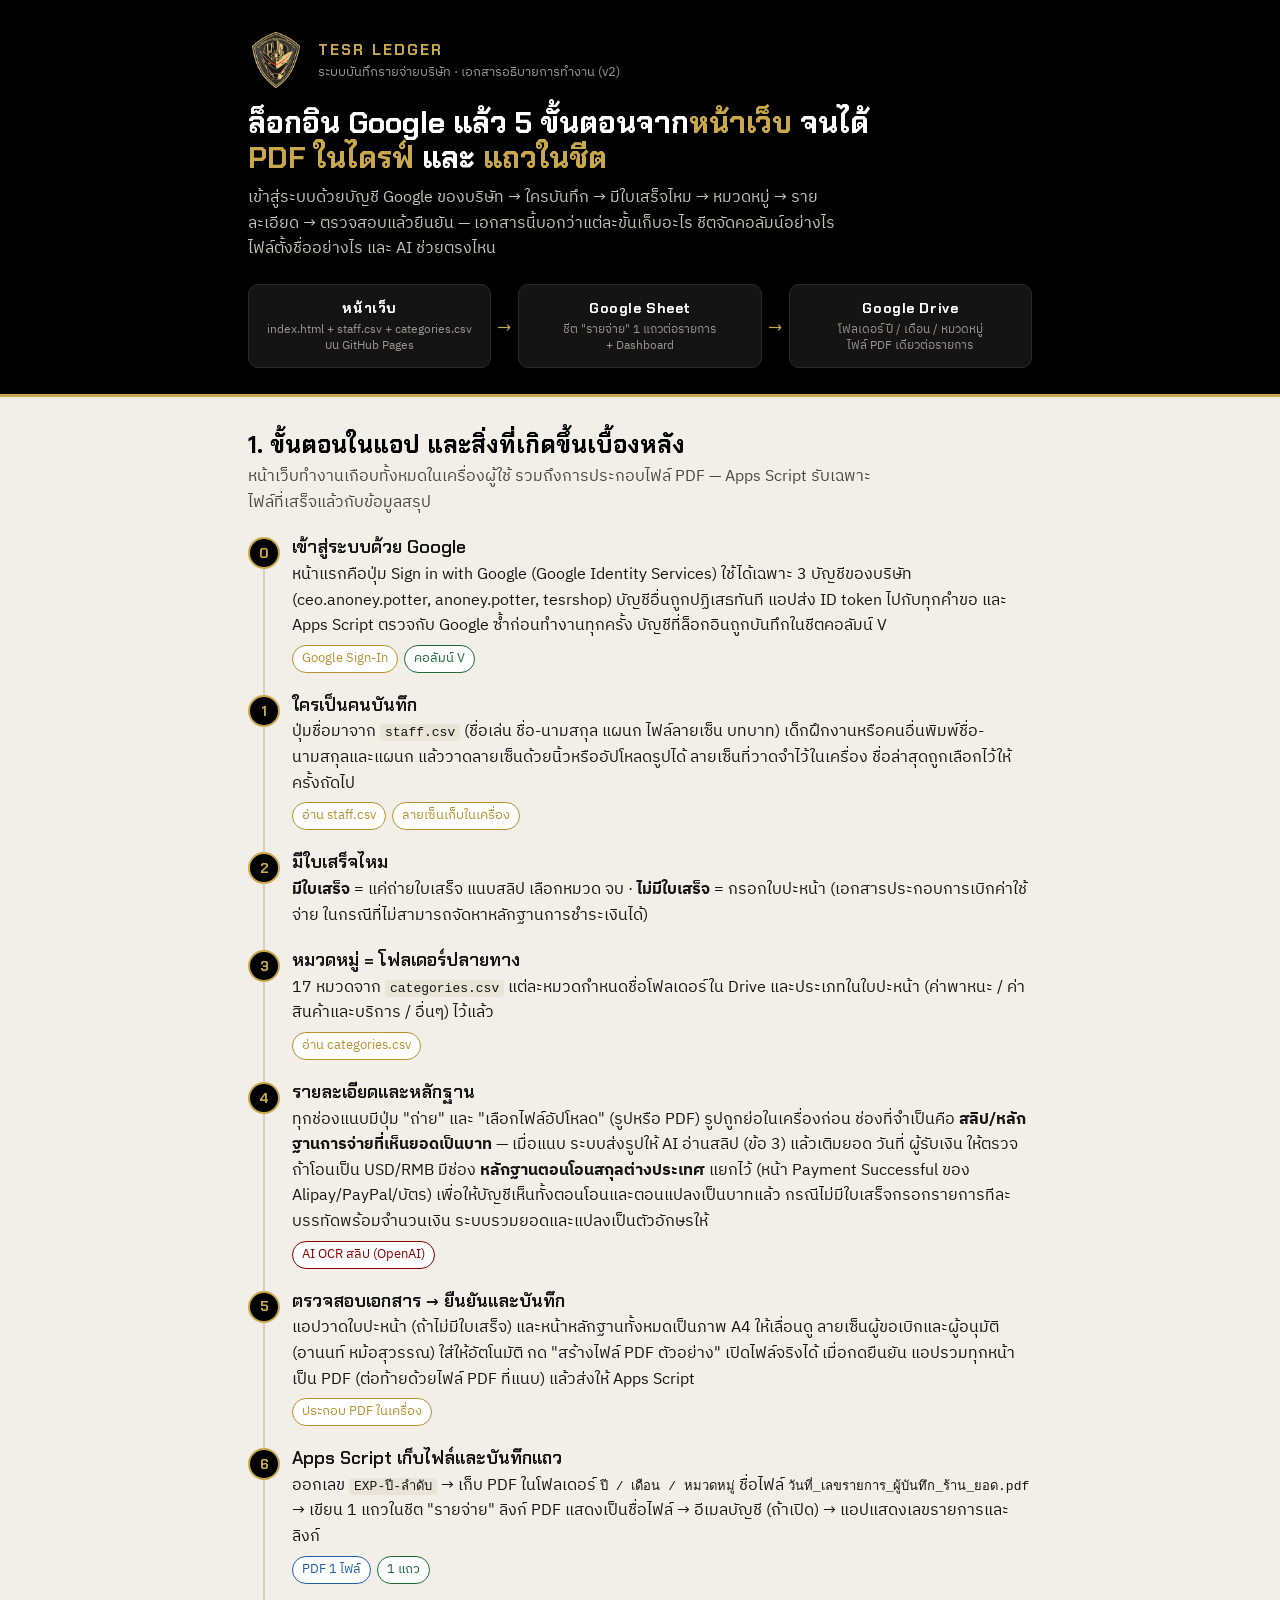
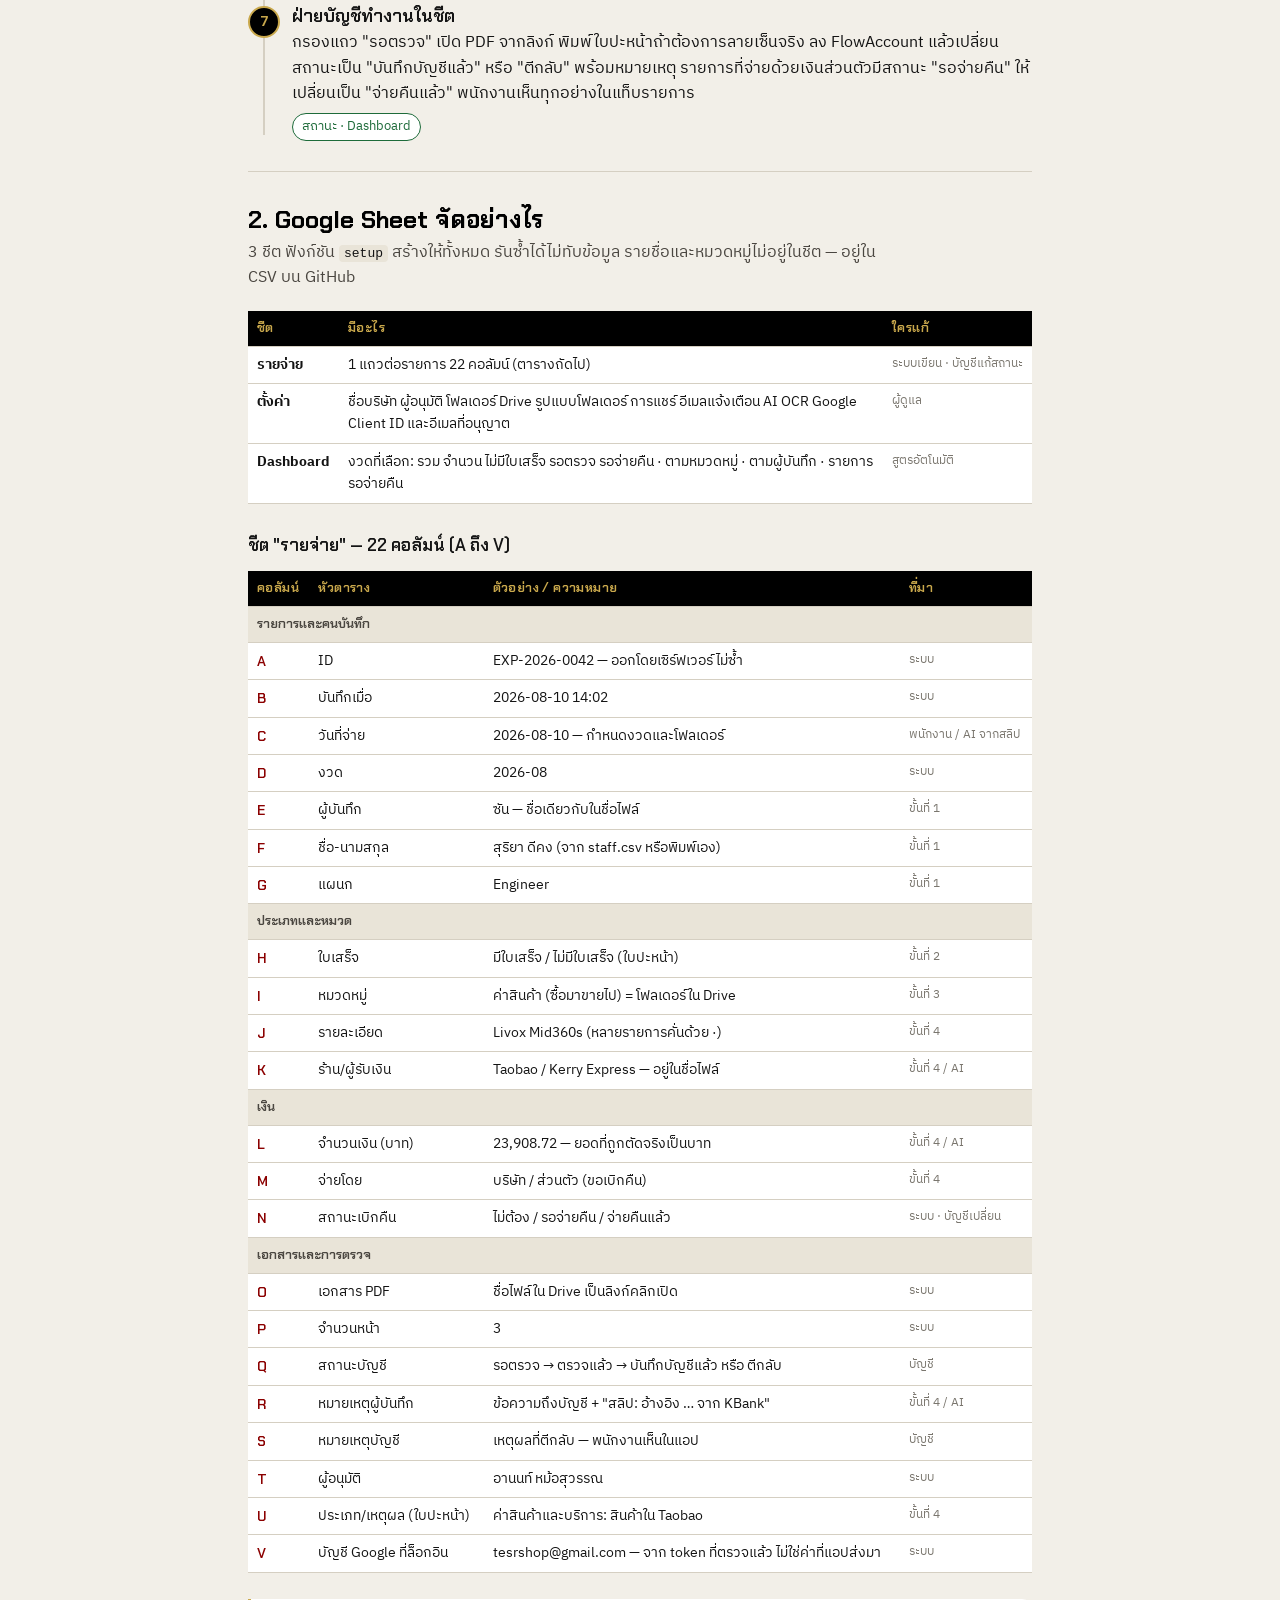
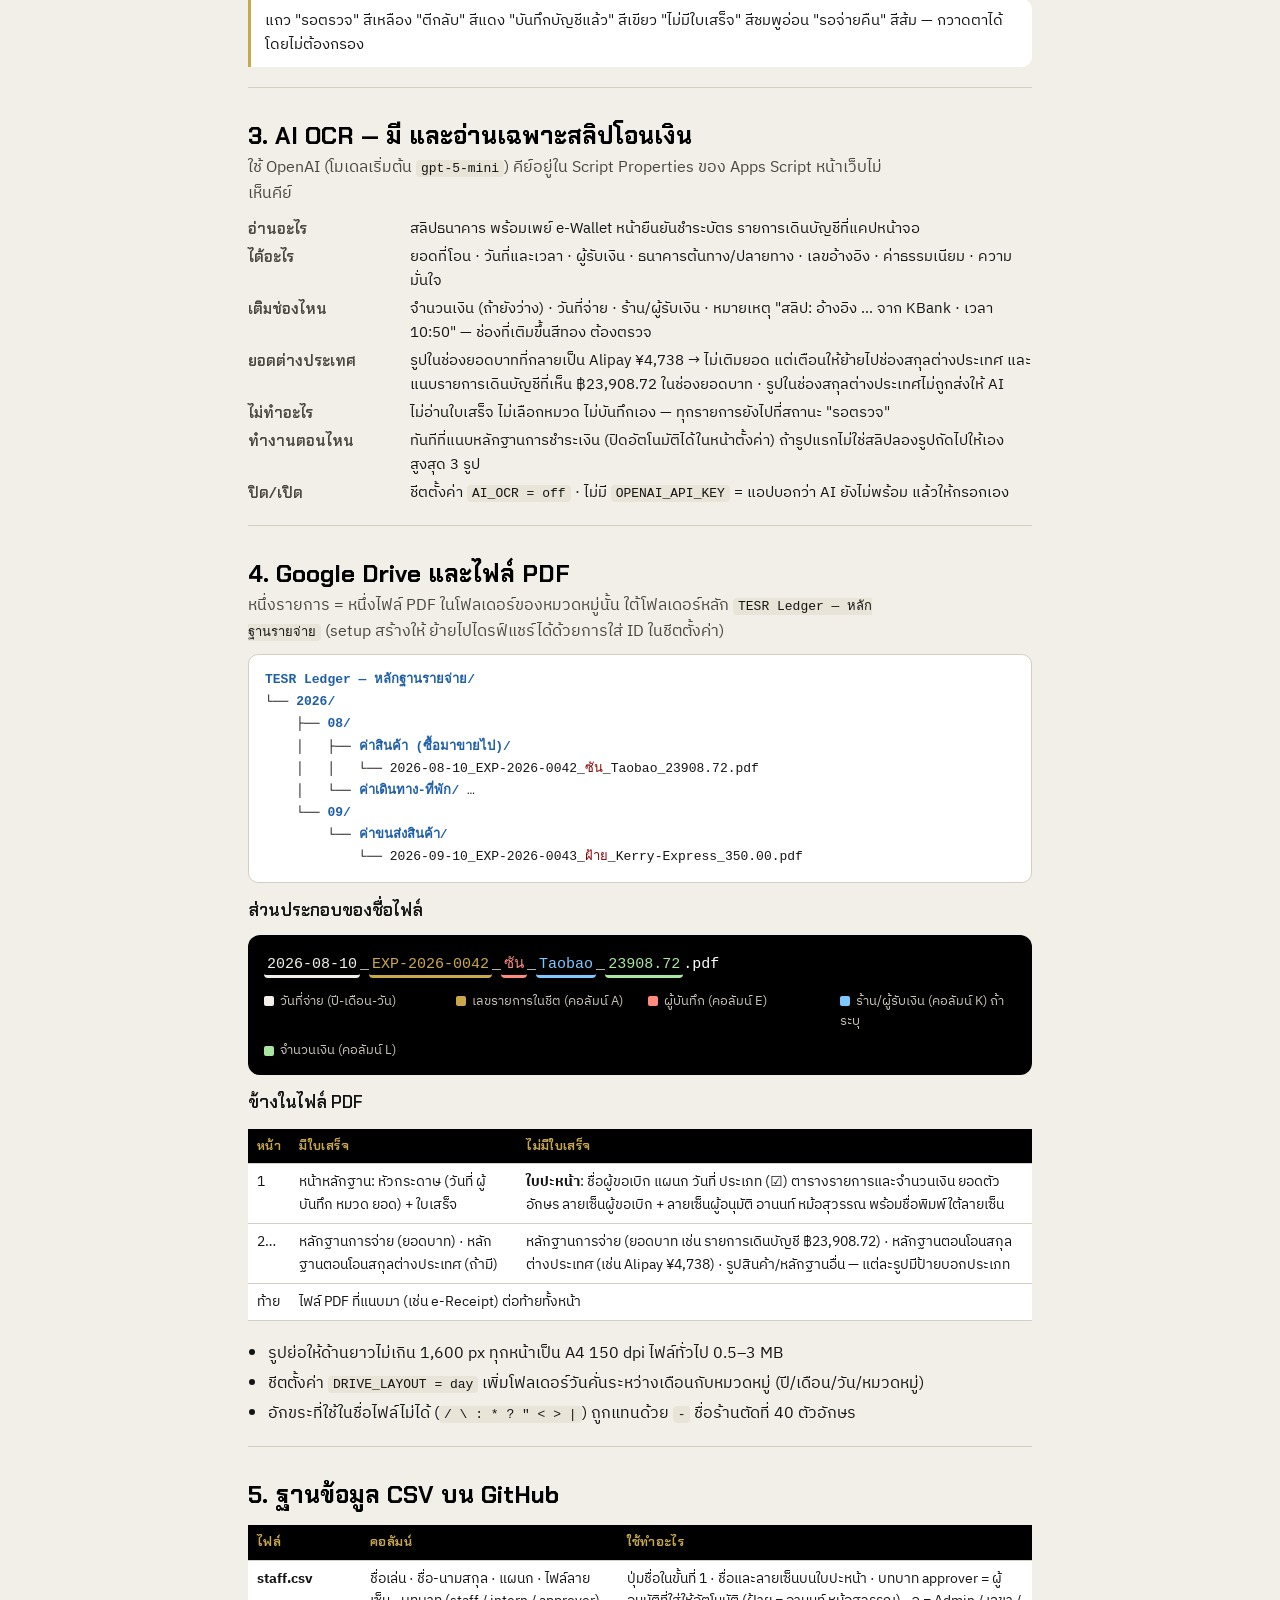
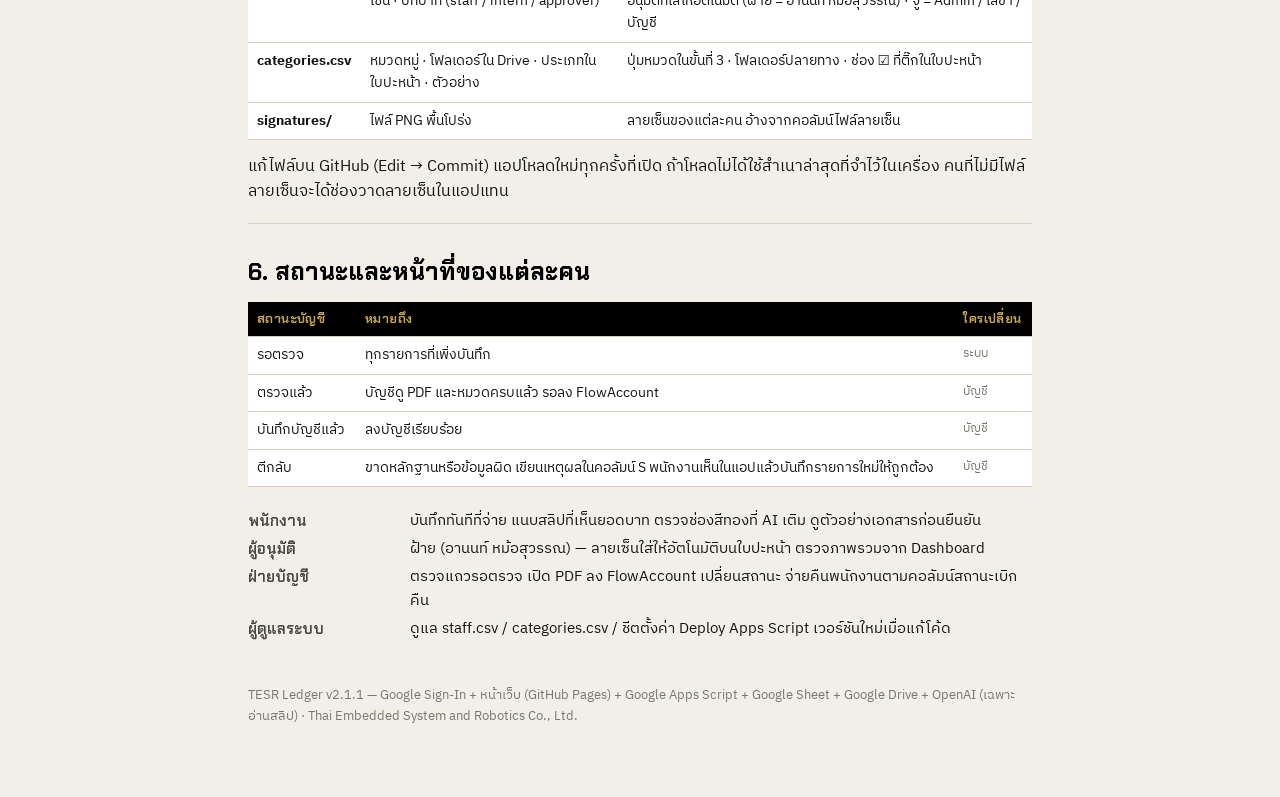
==== commit 8f8421ea: "flow.html — Drive tree ปี/เดือน/หมวดหมู่, real TESR emblem" ====
--- a/flow.html
+++ b/flow.html
@@ -117,7 +117,7 @@
       <div class="arrow">→</div>
       <div class="node"><b>Google Sheet</b><small>ชีต "รายจ่าย" 1 แถวต่อรายการ<br>+ Dashboard</small></div>
       <div class="arrow">→</div>
-      <div class="node"><b>Google Drive</b><small>โฟลเดอร์หมวดหมู่ / ปี / เดือน<br>ไฟล์ PDF เดียวต่อรายการ</small></div>
+      <div class="node"><b>Google Drive</b><small>โฟลเดอร์ ปี / เดือน / หมวดหมู่<br>ไฟล์ PDF เดียวต่อรายการ</small></div>
     </div>
   </div>
 </header>
@@ -159,7 +159,7 @@
     </div>
     <div class="step"><span class="num">6</span>
       <h3>Apps Script เก็บไฟล์และบันทึกแถว</h3>
-      <p>ออกเลข <code>EXP-ปี-ลำดับ</code> → เก็บ PDF ในโฟลเดอร์ <span class="fn">หมวดหมู่ / ปี / ปี-เดือน</span> ชื่อไฟล์ <span class="fn">วันที่_เลขรายการ_ผู้บันทึก_ร้าน_ยอด.pdf</span> → เขียน 1 แถวในชีต "รายจ่าย" ลิงก์ PDF แสดงเป็นชื่อไฟล์ → อีเมลบัญชี (ถ้าเปิด) → แอปแสดงเลขรายการและลิงก์</p>
+      <p>ออกเลข <code>EXP-ปี-ลำดับ</code> → เก็บ PDF ในโฟลเดอร์ <span class="fn">ปี / เดือน / หมวดหมู่</span> ชื่อไฟล์ <span class="fn">วันที่_เลขรายการ_ผู้บันทึก_ร้าน_ยอด.pdf</span> → เขียน 1 แถวในชีต "รายจ่าย" ลิงก์ PDF แสดงเป็นชื่อไฟล์ → อีเมลบัญชี (ถ้าเปิด) → แอปแสดงเลขรายการและลิงก์</p>
       <div class="lands"><span class="tag drive">PDF 1 ไฟล์</span><span class="tag sheet">1 แถว</span></div>
     </div>
     <div class="step"><span class="num">7</span>
@@ -231,15 +231,14 @@
   <h2>4. Google Drive และไฟล์ PDF</h2>
   <p class="lead">หนึ่งรายการ = หนึ่งไฟล์ PDF ในโฟลเดอร์ของหมวดหมู่นั้น ใต้โฟลเดอร์หลัก <code>TESR Ledger — หลักฐานรายจ่าย</code> (setup สร้างให้ ย้ายไปไดรฟ์แชร์ได้ด้วยการใส่ ID ในชีตตั้งค่า)</p>
 <div class="tree"><span class="d">TESR Ledger — หลักฐานรายจ่าย/</span>
-├── <span class="d">ค่าสินค้า (ซื้อมาขายไป)/</span>
-│   └── <span class="d">2026/</span>
-│       └── <span class="d">2026-08/</span>
-│           └── 2026-08-10_EXP-2026-0042_<span class="u">ซัน</span>_Taobao_23908.72.pdf
-├── <span class="d">ค่าขนส่งสินค้า/</span>
-│   └── <span class="d">2026/</span>
-│       └── <span class="d">2026-09/</span>
-│           └── 2026-09-10_EXP-2026-0043_<span class="u">ฝ้าย</span>_Kerry-Express_350.00.pdf
-└── <span class="d">ค่าเดินทาง-ที่พัก/</span> …</div>
+└── <span class="d">2026/</span>
+    ├── <span class="d">08/</span>
+    │   ├── <span class="d">ค่าสินค้า (ซื้อมาขายไป)/</span>
+    │   │   └── 2026-08-10_EXP-2026-0042_<span class="u">ซัน</span>_Taobao_23908.72.pdf
+    │   └── <span class="d">ค่าเดินทาง-ที่พัก/</span> …
+    └── <span class="d">09/</span>
+        └── <span class="d">ค่าขนส่งสินค้า/</span>
+            └── 2026-09-10_EXP-2026-0043_<span class="u">ฝ้าย</span>_Kerry-Express_350.00.pdf</div>
 
   <h3>ส่วนประกอบของชื่อไฟล์</h3>
   <div class="anatomy">
@@ -262,7 +261,7 @@
   </table></div>
   <ul>
     <li>รูปย่อให้ด้านยาวไม่เกิน 1,600 px ทุกหน้าเป็น A4 150 dpi ไฟล์ทั่วไป 0.5–3 MB</li>
-    <li>ชีตตั้งค่า <code>DRIVE_LAYOUT = day</code> เพิ่มโฟลเดอร์รายวันใต้เดือน</li>
+    <li>ชีตตั้งค่า <code>DRIVE_LAYOUT = day</code> เพิ่มโฟลเดอร์วันคั่นระหว่างเดือนกับหมวดหมู่ (ปี/เดือน/วัน/หมวดหมู่)</li>
     <li>อักขระที่ใช้ในชื่อไฟล์ไม่ได้ (<code>/ \ : * ? " &lt; &gt; |</code>) ถูกแทนด้วย <code>-</code> ชื่อร้านตัดที่ 40 ตัวอักษร</li>
   </ul>
 </section>
@@ -295,119 +294,130 @@
   </dl>
 </section>
 
-<p class="foot">TESR Ledger v2.1.0 — Google Sign-In + หน้าเว็บ (GitHub Pages) + Google Apps Script + Google Sheet + Google Drive + OpenAI (เฉพาะอ่านสลิป) · Thai Embedded System and Robotics Co., Ltd.</p>
+<p class="foot">TESR Ledger v2.1.1 — Google Sign-In + หน้าเว็บ (GitHub Pages) + Google Apps Script + Google Sheet + Google Drive + OpenAI (เฉพาะอ่านสลิป) · Thai Embedded System and Robotics Co., Ltd.</p>
 </div>
 <script>
 document.getElementById('flowLogo').src = 'data:image/png;base64,' +
-  'iVBORw0KGgoAAAANSUhEUgAAAKAAAACgCAMAAAC8EZcfAAAAwFBMVEXhyYnp2ZbftXfz7Hzs0Yn9/PjctZC0sW/lzY7fxHz//wDe' +
-  'w33jx3zVu4PWunt8fHyuqJ/+fn7/AADavXqtcW97exEAAP8HB39/f/+xarHXvYFfX68A//9xABW/fz/z5sEfH7QAamoA/wCq/6re' +
-  'v3U/Pz9/qqqqqgD/AH//fwAAAADx1Ynmy4PkyHvkyYTjyYUAAAAAAAAAAAAAAAAAAAAAAAAAAAAAAAAAAAAAAAAAAAAAAAAAAAAA' +
-  'AAAAAAAAAADCTCPyAAAAMHRSTlNiGhMK2QYYBZudAWHYVloCBwIBjgQCAQICA4MDAQMERwMCAQPfBAYDAgIA/Pf5r48guxjrAAAe' +
-  'pElEQVR42s1diWLjNrLERRC8JXlmkuz1jt13ESTw/3/3qhqkRHl828mus5nYY1sq9lFd3Why1fw1H1Vt8YcOzqkKX9a6+qIXVl/y' +
-  'KtYQo3LLGvs+JqXxpbf/KgAr/Z3owrKua981awOIgXa0vvoXAGhprSosy9o3WZ3m2YwNkC4u8Bu1/ScDPNXFeH2/pg5grCUio5o1' +
-  'xqWY8ZPRqD7l2xJ5sX8YDYEVc0nw2aa5mvFTENUn8naLvP4fjUGS8N+TapTZkkYjHOPqxIyfSJiPApw04SXA65vdeKZZYr8ufUeM' +
-  'Bri0apq4CPHU/g8FaMV6DsnQdEBKQF4lYO1+M51b+obZwgSBGf/RIxoBsfWXPwogHYi8jbFPqhhP+9wvzajL93XXxzWLXasSjUwY' +
-  'fuMPAXgu8ODb7Jm2NF63rJnvbupLJSlhMiibrjY0sOqR1CUYf3eA0wYPlOyLLQ3Qdfxirqv9ElpBFQtq286W4YBgnN8P8X0AKy/w' +
-  '+t6JdfA3YGVkCXDou0StBRnM6FQx82RBO1HypfrdAJL3AK/pe1VL6Hn4rldPU12lz6wqyBBeCyPBMhZpRWt/H4BCLEiNMHqBZ/BF' +
-  'UhM+wRdtZaefolWgh3VJeqNG8JBAfAd1vxkgLhvEsjmX1mvwxmYzXvWMTVqRNQ0vZIOYEIssL/qLAdK7/+aQucwGvlGOa2NKSpf6' +
-  '5rWuTnN7Ps/ICa1rb6v9whgKV98qIZ1qvlRfCfC0pW4u8HyOy84xKHl1q1O/LE2pJ98PPra+LUXnhJwmRERDDZYUuHX1VQBhvkpB' +
-  'iTab9Ron8JAF1aacm2UcR+P1rFQOGQVOjUrraQ8Olu1fwDSphJ9Xax/pZ/81AE/0blwfQBEwwEktKxNXTy0Ijpw8jlW3NA71Lemc' +
-  'suqMcuohJBWyxk+exZQ138tFZ7YIWfsFr/cGI6q3mI/exRVLCK0xFetZKcCdSlAwQDmoOOTkBpVdp5sZlhxDdpKykhA15PW0/TYg' +
-  'wuXic/9ZgNQkqAKuMIvuI/1cCw8b7R9gsIDU9G5d4PYM6RA6ZbSyKYXcweGWKiJRip1rFJga1BTquTY0IhgLRmw/BZDmi30TTjSf' +
-  'hnZioIt00uqhyfhnyDl1vrO6vv89jQ9lgpnTODZjk/Y3YoJ15WoRN67aZe6HANqLmK8pzIeygQoyeQYgHWvmnJoUjN2p5mS05f+M' +
-  'ub4CVCFCMSWrg0LBVmdzgsEjfheh8xs8HhmJHwUoydv00HbgNL6spXdFhyL8U5fTBs5O3iN1U0j4o0Eeo33yZ1tV4j4NT5sZmR1c' +
-  'Nyv6QC38EzkGI0b3cq6olyQ93Lsmof0/q3VRv870o0d+jqNuVCe+ERj1HNAzGbCep1WBr1fMfpB2SSb+vZ8b65e0Lnr2ifncghQl' +
-  'nV8SEOoF96oIajaMPuNiU4v5jPJJgelSJxdxbrdUct3uVLX065oemms1q3hZoMgUujktNeznacSofiH4wfWSK+8FWIuskpwQl3SU' +
-  'zSxUCdHX5Pqu5wX3uq6W2taSiVBvm35+nJ4gRQ26zwYAkdzJgRo0rbnSzebyLoBGenF4peZL8RPCYPBlwKN6McerOXcP45aNRnec' +
-  'MKjGVvfyxgrGk2LUeJqXRizXjwtS83f7doDV95kSGISF14Fg5g8p84sKKQChkfi+flwgDWDZK8B5FIDgFX0vYi8lF1ZQZxoI2CSX' +
-  'TlS60DguPKNwngIoIbKuHdUSaIsk7VNfI0dNw8xg/b1U1a15Nxp5swHE28mMRiV5P70F6fbTHsbOYbbJGzFidHgLQycxEP3bAAo5' +
-  'r70h3/smBsSyhvTrutEoUNxpus4QBJ5RuUm9UVJ0+R1LgKNZEK2Us1upsNdErXNWoEbNyu6F+vEqWQLRvgUg0qO4FxJZxWVAFvuY' +
-  'h6XxD+w9bLFxbby8sFWodiQ6dQ01AahM4wEjSEsyn1iP6z28Z15Shu0Q4KfkaIGKgYiQbKvXAFa1uLdcVlh7CWfd9GjcFmXmM3MN' +
-  'wlSB7WAAqBegcGvO81DNRxc/IAhXx++is/fKoZhcYwyv0TXJqS1FGEPwDEkbf3N+GSArmrCLYWDE5he8hMdXS9OQaQQEXAZcBvIG' +
-  'ssrMDIdxnB/sAWBMY84QpshYxWDsOv7sFWGtayiIHMI3GlHFOIp8SMKI9iWAFcJvZfhp4FrWkc0GIChkpvPbr7bIvjzELsN8tG7t' +
-  'YgLY7grQwIKJnm8iGRGfogzTDd0xT1Gc56xE2HgH07Fo5vgzZ6uf0yN4Fo9hXYz03HM3oAQM9fbq7amGVXDRjcj2eZqbSKTK79eo' +
-  'ESKNWpouECCCXwowcqJpZnMjWs2KRII9z3WKGX91JjW6RwjVo/TomyzhrFgsOQFi8VCNvgaHnlNDXTiC6KBV8HLoBcCNcHa7A1zW' +
-  'ZlxSw5JCG0IpKNLd93TzMhFmhdKna3at2SWU0VoQ6tk8DdCz+PZi7FOO+c+MD+gAp1PwxlQ7PtV8s3PjRtQDkMjEkEOOzKOZp63s' +
-  'sdKNa+q6XgD2pm4C3hQIoBPqgxSeQTgIgIq2o0EAlY23OiJUh/wo7Ex8CWHLkJuMGrp8uG47j2401dS4B7h1kpyAllZHgIat78jR' +
-  'pcMLLsvCi2LxbP3gzE1aVVC01f8k0TJ6HuNC8qIuAcLpZ4B8J7KKZdACJ1kULY+BnD6oAmucHfEyjfvTFWDsEaMzftYWgHW/osmD' +
-  'XSVLBGDHa0R2mS7c+Q8lBXrW8KpKqmgiZI32PwHUNCCU+lQytm7rPzerVl2Th9ssxc+5+fcRP/uwA8SvxYYtJFjNFpIz6JHHB3C9' +
-  'UpIluwXxw8OMzLpxcVtrFE9kimZmmAC/QYR4Mnb9lAXh4DOiPYJmPLOjH9HZ2AMx4fPFGlZdWtDuAPMGcLvqqY+rAltBtpY0HiH7' +
-  'BeA0zHmZ7qkY4aEkhkAIKapTXel1ObChOlCgi4jAuV+gMIhP6olS9ggQKp+kD9p9aJhCxYINUsjeWK6PvcrLAuVdkmRE4SBAOOfU' +
-  'rerIhpO3TpPDOS6rprScWuZLdTPzLUkmcGBD4/Rmqs4o403gAPIg6r4hZDrrydhd7Bp9BZjxH3vzHacczcrjJknjOBCgDOwGb1Ei' +
-  'j/V2ImPjUkhpdk6OAGI4FDx10KhhaeozShdK7jSzY1QxHR3iZ9QEpivLUxdM6Tj0AoCg8fEAMA3Ij75RjQBUjEHRGd5rsPOdrJJe' +
-  'ICioWxDUklHo3R3PqANNS/TxvbfvI2W6Y0ijxulMgITegVk3gIEv6Md9YjSjhqtESt2KHTHQghOlX6fyfamo584Nsy+EwFnDErU0' +
-  'XD/zIHgGfGFKDlX2cVXEKzXIkNHItTT5bxvtJSkQF3WdxPUACGiu67JkCQAKKJgIxcAnM1/uBUBhKLx+pFaOyyEEDwC3LJnrJV2R' +
-  '3Q1rESJoceeBAEdEKF/lcgJAtOFny2JcbaUu5hECbVGZAPsVQZtmGU77YQ4mq0dd5j4Fm5tl0qh6xxA8lroWAJElP/q+np8YmKDn' +
-  'dd8J8Bv8Ma5dxt9UMiqHSSpPpvbae3sGuTQc8S9ZeCauiInAV2wJUCEKH3cfm4qr1zTbb/2RBe8AUtr1qEQNZcwTjTJzUQ3zSGfY' +
-  'JSCekesgHZVqieB98JzdouRsmwDzABKClQkCQQyAyrjpyUa8hKBeEYL+SYCMrHXLkuslttPt20iGQH1I1gcNU5AMKNYD392SbpXq' +
-  '8E8elRqYvQ8Z3zwNAxq/tGXZyB9zB/KqpuPb659C8AjwtGWJB8CDjU19C0GYaRLStwQ4D0OttIeWEWocOxcads49YBNgbpS36jsQ' +
-  '2qaIMQtKHNtw5Wqr70J8YSmI4S7A1J2cdusDAK7N7uKWeVd6R6QrBJGytchsAGS6cMbiJUXx7eygj2sP86YRzTSYulFDcJBlg0/C' +
-  '6nQxCH0LwpYbA15v5qrmE7LTeoagfkawtmQwFrt1zxImRho4WgEokBksSIDw6JrDoO1DRtuYJajbqaePlQqBVTwuC8gmM6OD1sMN' +
-  'oMb7MyakodZ52Wl7D8HlPgQfKWpkCWQWa4ndeT7EJFscxipV2QLwPNs+JOOXRSV0bqrU7gAS9tAnA4QyGoaFTM1vo3XVqXAQAKIF' +
-  'gz0nTvIU2vX+26V9KQTvAIriQg4MtyxBCXNUvTwVpCzNGhUDgc0kMSgXyxAG8DTEmXda59qbsPy38l1iP7J0UHuQyI24uLpacOZo' +
-  'DBIhxuVW1RiCUwlB+1xPIrWExSbeuht7CiHhslHPk/ceAAe6GDr2QfdQv7keoLtsDfU+d+gvpBUNKNqcWo95rJXDj5kjQGs76Lgl' +
-  'itz2GymDBaUQIwQv9QttJ5om9G1rf+VylinVz/NfVerV4LKtARB80eQGzbJqhoFvTkOTxEdcgmMomkSOxq8iTbpmNblUs82CCgFK' +
-  'qb3Ea9GqYRbaZo3VoRA/BihBSMJe/TUOWtvXDUf7sw0JzTCoTAA2D6jqHvY0HNLBZFo2PIp74P6Q+jU3yQ0nxL3NRW8bhT5EB2Ir' +
-  'ANVliyVz2Qqxuw/BxwB3qjZXJkQJz3NKNY9idFogtzS6ZePC6J0aeOiRoNGQ4UqbhPKCZEla08kkwgxpOCipv5aTOnATWo7SjjZo' +
-  'MU/VjQXdD/7xqGm5Byg9LTu0q+Ka2Ys5bzJnhZy8NelPs3Q4YTTEV1MI1MZpqzza+Yik6CMMqFVqXMicTWaEgVARLnGAd6nAVtAP' +
-  'DbjbAToCvXvLduRSvwSwCJoDVQvTKDbZUARy1OQy+Til0eCTidNHSfBsPA+kohCgrfMpQ6BndrJRiwV9GarSt1JmHH7St+2tJ1dC' +
-  'MvqR1FGPCrZQ9V8okfZ6c4YJZQzAX7WXGWnAUVAaNa8f/J0r7Vhi52IdvHkHcyOXeXAHPPimUcrLoYMYD39EKtpDzQALMAQREdXl' +
-  'peHRHoQHqt5UAqKMNpSpnEYNU2m0LAIiRp2C0rY+rNusIwwUN/iN1NFW+BxCiGdf8l1JDpSgZfXXcWA7Owd+dWDB+iWAHPxRL4xH' +
-  'vWAv2tUAMo5i1rYWtH3nN4AACwJHj6uKAfH2vrZGeTfQgmxJAFC5LTeIr4MdloMBp1LnzF3L/sz4zRU6ag4VmyQy22kcxk2TWI6u' +
-  'O5/P0j4PTktTDBPtFlTov6G90Nch0vQEa0ahlnXzb0f7LbqqDp4TkonV4zOdnwaYYEL8Xt8f2NK2mjMVM4zbCKsyHmbjeAuXkSPP' +
-  'DGU2tAFkcqIXgN8jV+OQANCw4lrhPyR5cfPNBugXF3t+1HA+CfDJIKQJyTtmHFXdXrZTGRuc53E/VJyyZvStb8TFC2eWwA3aQf+V' +
-  'XMNR7YZP/JtNcbY/t9cIZCN08cv9YOspgJ56YaReOKqyqSLRwUSDV/pykaBBcbCO9JvUWRmDhtJuMQgL+gpKh6dmIBOrYtytB/Sx' +
-  'OS9xOXKg1FNOQzt62L4MECGwcNrpKR6POgda4O9nIhzsf15KSctZO2hOZLGC6h4qHSQF4ENkPXpsJFHif5a4odvwOdbh6Iy9Eoq+' +
-  '7CQzX16b8tutc+pXc1DeoOjeVBxYd3o4C1XhC0etigKHKnIKbM9j+YA1/OKUshoWzFp0QclfcM5fnfg7qjtNAJKZT86FS/0awFs5' +
-  'tkdGqqCspVjpwYuc4axHZ5bYHzBhJhPPHGugYQpsQGFelHAexzGBC7uQEy9JvkQRuS3OnEkylyKmT69bsJLOScfmcDX6wlEt8H2b' +
-  'xwEVRCpUC3bhHH1MRg/lA4rR6+0LCBfIVlJeQST4ZuJjdTmOba8kAyXTvn7SBCZEdT2BCasDbNeBraX/9YPiZoC0OUNAZ0xHz1p7' +
-  '49m4a3zGT0E8maJZqWuKCL5SSTrlbq0nR36/zn+Bh584NlY/n9QxCCHLF3N9CS4EMOL5+x7NZqdkGF5TZXlI/oTWo3wEh4/982Zg' +
-  'vd0ArjxzTuVznkxcz122qRY9rJ448HwCoBIfKzder0fq2ZSLPq85u1YSLdbnZBokBdo3BYlt0Zagz4hLNnrMuUE+5LRRYOzt/6at' +
-  'nsRUqVtzXEvAP6FVnwYoRNOQaJorwOrM9Ri84zd9ERtCnogBKqov2AxiWmeZv2kxUGd5wrA4R9FSnOr8ty3+5NgCutoeOna6DB7W' +
-  'bzvtZLXDb627j+GDbJCqSsYduw234wNQSZCIZ9/Bo22YMGVrAS4HEM+GL//VuLiVOhj8kq3alB9ehMyr15+FwjMAWxCNLyOaevdB' +
-  'NsmqXJdh8ixyDzzHT7jPkb3laIt2rMHLKRAoEjXHQjA8FDZbPZGjMTUHozYfa9Gq7VNC4WmAE31813xyQjqg0UiQnEWBcPvDWEkV' +
-  'EdmKYt6XtimhiUbFgY83fcqqMV9zmccmEL9pTFuto4dP7XMefurEvZo5TW8nt+y9XQUHKwWe2Wa5cqYJhbC7GTVXez3AmFBkQ0aQ' +
-  '+sHnnZ8jT/L2WkwynnGxihKyunYjs1/ux4IvrwTsPt61BXR9pzP6b+nPzSYxZd7mkc1ejDjOXNYaXJO5HaWkAlP88dQqbV+ISjVT' +
-  'Y5Tez1UQUU49LQWftyB9fEHUNHvUnqD6EYZmqIl6O/KCV+W0rK0qDyMmGbLycJbjoV0hcJFRu6t/V8mHZILO/1lv73bNYf/WrY+z' +
-  '+Lj6i1vN7mNIlay7sDYgjlvueGWtVDsxYpJpf8P03QYHoEQwarfGq3+VB/+DYXK2hSKg24jZPs3SzwAUH4PxthOgbWzjOqjPnNCz' +
-  'l79t5fCNHA6+oBENpx5/diLzS/WNSaNtvlYSlhXfqErl7npkR87QpZ17eoHraQtWcukm3kQh2LGxCZAJ1ZajQdlJgdWUrOlwCyQF' +
-  'r2QsJNEnnS7RFoIWZZPQomaVrnP0CUpr4slFeGZz+cnNI1uFHq3E7JabKER+oDy5+QxmkdNGGUK0YsCBwWel3XMbM+MPbsbQfABq' +
-  'S7PHxQ7vUASvaMrYkmK/+llpPQ+Q1XEZLweullXz5PpORKHt8d4o7guPIjQM6IeBSwOWfLcWRc91OBkkUL9q4lQnaEXQN9REvfdz' +
-  'Zr56uH3HctmxHtubKOIQ+bRNNZUEtqzMihE1C0tr2V+W0vGNK5ESh15YuiSB92iXDw1Ze6aWts+R4LPbb3Jk4ltp7urbCGThqFqO' +
-  'OI1s8HJ/kveBaULkv6xYhAdq9rkwDSc3UeIRL3RG5p46FI7q0UgmVs+tsqpnVqdFnbUkeX1rnLaZl2gEB3I4Za6U17IMz2RRfEPA' +
-  'Qwns9syo2XRyuUhvZ15gonwjh4wwFxKc3rfgyGMxh96J5W4LjqnVCelrZOO2nv/WJNnCYjlsuVqIpt4MKpBauCW9U59zlDemnBfX' +
-  '+mS4p3DdEdI8FdEvePg5gJImpj1SIc9qkLejk4nqxCMvfWAmooPrB1uoZV12obpIHyta3CcklLo1dPqQIu37AG5pgrDrbwtpMiEv' +
-  'y2AnbsjKOpa+bX1JKM4yvV/Wgo9tPK6KSbulFmTYbTg6kQTN4tTzt288v8MaUE2YJsJvO0L0uWUrUbQ/xGp9NfClQEwxFutt3TBd' +
-  'bkpvCRw/MtrXbemRs7SrTji/F+DfueKd0Q8fqgms9g3tkSCsZOPjB918vdullc7iajpBuORf5RJQzVneknPmfJtppYgLZDdn37+m' +
-  'fK4CopDa8LDOZEktTsKoLifRqqyY7aOdWm91bhMH+G573vsuKSy3V7MXg+isYEB18e8HKIyhZBf9kGGa/OPKJlFxupElPXv7pU2m' +
-  'SjUOVxo9g6PPIS6HaOPkThcp/aFN9IlMgxdw0bfnA4VzQe3fzTTfFj5d/jaXXZMNYGneRCz422pnHWI8LFRULcVIq58VWq8B3EzY' +
-  'Mu38MXuQBmm+DkdlU1j83N4DjKDI24oMfl5+T9+JOlx/fnLg8aZdfpJ1P7W/pcbfzt1R8TSZbZoOR+VMZ1n5B8Ak0yGJvrsJ46+c' +
-  'evhDwlUGsfIySb9yN4ToVr7NvVbjVo8o9+t7XYT9OB7mZHqIsekhnefDHe5n7mUtRwfL0LKTrdDqxTtKXgAImcyU5SqQbm+v0aIp' +
-  'L2K5PkyxZxNEPyBX/5TdozuqLDfb1sWZwwb7dHLuhELgwsv32KkX77ZSRRXHuyhknnh0IP7oGjk+kYPO+RqRh/lfTpGE5I+1VBQj' +
-  'DFjZjwIUE/aGmwK6PYCx5yQ3qB1tuB2f5Jy5Enz3nsQHlapB0Ye/NDBgZdxrBnz5liG9mdDfcWE5XTJyn80RyCQ64T45SgedtXOD' +
-  'OiaDv1W59hP3NKE5gTDxLCfD4XygZWeL5pFH2fb+x+f5x6M7S5ECitq6TodtmRYlFGpOItB+5q4wTp5YTvByvx0CnGcPQJn3VYS7' +
-  'GynsI2FZZx5EoGE6tfOjc4f8ugFfu22NogZCXyLaHCOcaQN1lY+JuS/q38/KsmbLZI4bW62tlv50fpUD3wDQtngpuOGeas5cxqqr' +
-  'OmidX45xJpNhczVfZbT8bSdC1SGFp88BlJG17LIeNkH41wn9Ux3yYbf2OXwcTEc7uVuLPYmIayV6Xr3P+NVbJ0UznLhNcCdEUpLz' +
-  'TSG+Z7UI7+eQkaubw0FWnshbrM0Or/5ZgIVqeFwdo7E3qdnx70B82mf9HMK2BcH4MvR1+XC6blE8yz1Xr9+o/frtu6c59IsuzcRt' +
-  'MzP7nPBOOVsmyjO/WQG8TNGhJbLdZweWCs7WLobqDTeSvw7QMlic1+Jks9OstD9XJ9fPBqA08pQW+0h6pxj4Rc/2KwAWJzd0MhpR' +
-  'W9hR8UkKyrGmyGpjXT3+aL8JplimCvpstp1s2yJDfrxBJbwdIAwWOPpGS1wWBVqjNFhXulCVFDe6nrwwcXCUqQdvolO6krFJir76' +
-  'wQyx1RcBPF/oZM2mcwQsFn/pNXijVOaJJ772xhhrrNWa501a4zNVDmh5S9Vs63I0eijC6m1P1XjTUwK2TDZo6ahgzuJcqGx8kZIK' +
-  'NIpz+ymdQ2vJ/4FbTm6V+7GpbrjFd+YEiqSl43Mj6Y8BZMUrt7KxjbKl4z4xfdCPhAQSSd6bU32a5/+YIBNDatLgOAos9xHXpT09' +
-  'sYFJpZNDEZ6+EGD1vXLoKFpOZn41En6ylsmbaqBFU0j3N2/BgpK+gfeXcfgVypGGPjj4jc+qeOOTKsTJrubqFMNQNqJkEgPX8cjL' +
-  'Zb091QBqoZqnpcymy3jJi0q0ckC11bjw5se6vPVZH/VeUFwcRd9Ty6BDGmS8muLxHoeq0qkcfUVQNDc/iv0qsrO3J2ZwW30xwIpD' +
-  '19jJ5UszIjTsPXf2OAl3Sh9LcDlHlJOSKFtkZmupeUPmOxz8jqelnNEmFzbk2aD4S6lNRuOdl8O9MWw+XbzuGi3bmPbWJ4V3PP3o' +
-  '7c+bOc1cMJFRR8MpfVv9bW+bzhDv4dZCIcmHfQm0LKpqWZvTMf3SGt4eadrfAWAJQ8c9a5d+0a0sn1/vVXPpFoQgvRCvAJlbVUkQ' +
-  'V7ccvFfvearQex4pxEMNmMNUyeWyEACNMpfzYzbDKB/lwwzpenwYy/bE1MrxA9sQ9a7HW70HYCuJgoqiXRld12yc7LbydXglzlkP' +
-  '59dMYP0jbAwYXm1DPgwQqVxJKqPmuZ14C9LJcA8lkxx5v7baD2D3e/h0mTfwUSRVXf1uALmX5MoDSZzb7tbj4JSHsbxBVW8f0Lah' +
-  'rChsBGNF7srw84Vx9BcA5PQ/ytNOfNyLlwzesjrGFUpHkC3fbSCoN3zutVHW5wEKWcg4RHoyWBR9h+U5Hb8HUVXX3nChQY61t4k5' +
-  'hWP4bbvv9b3Pf3v3s9+EbEjYsOHAuz35PIccUPFuplEh5BS6EISF7IYvfATfBx5OJ7s7JGxTTgjJcVaXpzEBpuZZSeBn9lfZbBD7' +
-  '1bxN/CP4PvJ4v3Io7Lc4tNdxtdFq+9Bmb6pLgUP/9x+JBGPmPwJgOcjbEMrIpm2nWt+9OYJxagt1Kj7QY/6g/T74BEcZU9PLYsP9' +
-  'ZItP4dKyP1jdpkQFX53eTdCfAjib3YbUWbcjiZ8UkCm3/38v+No/DuAWh1oYO/9oz88YmjdqftvsZz72sNOPPkW02JA1RR4aUz+Z' +
-  '7nXY+TnM9oMPY/3wc1gLH3Ken3jE7Z/4AamHPEGkfz/6sNiPPyi22LBDmyJPLzI/2c+U+xakfnwY32cetWs2G1pEGh8z8aiFUWxe' +
-  'tvpmPv4un3kWsOy1lTmhoDhO2XkgUW7A+By+zz1N2VB9Rdn+uHuYDQpbjqku+PSH+PlrAPL5LxtC0s2WzJc9PajvXTX7+Z8HkJU4' +
-  'RBkgIFW27Zhqs6ekb/U5+33+id5WGnHisZlRV8vxAsOv0N/82Ud6f/qR49X/yZIbZ/3FcDrxzrstPdp/9iPHN0EQmcwFoZLdyO98' +
-  'sM2/fYL+vhDgNZnrbR/Ol/Bz1cfky+8AUB6WFOUJoaec/2sLv0+nxxcCLI+bkgiU1yyffs3/t8HXACSYUve0NEd8jNsX/X8vfBFA' +
-  '3phfUmVzb/1Fr/tlALdUWdyjhaN/IYB7IPJxkdX8rwiQe5VogatPiZefPv4fTRix4nAEfa4AAAAASUVORK5CYII=';
+  'iVBORw0KGgoAAAANSUhEUgAAAIsAAACgCAMAAAALrG84AAABgFBMVEXiomftMh61tbX47drjb0nk0ZuEaT4+PUF+cFH39d47MR1B' +
+  'Lhx/fwD/AAD/tGrq4Luse1LhzJk+QDh/f3+qqlXmXji1oGL06ML/f38/QEL/fwAAAP8AAAAZGRk4NzUsKSnw1YpGRUULCQvmy4Pl' +
+  'yXuMd05SRjLRtnUuJRuwmGVFOiwjGxfFqm1pVzl3Z0aZhFa7pGr+/v6kiliulFuDbEb//6/cwnn74pQdHCFoWkP7+fB1Yz0hHSHr' +
+  '2qVcUTfbxIPxAgHu0X3y6c5iTTDp2q6kjWLq2ar//39BPkHx58ry58X//wBbU0WaiGHz4qvXvYHu47seIB7/v7/w47braEX/qqrz' +
+  'SC748ti/v3/UeVDw47hEMh3xFw3sVjbq2q4eISEAAAAAAAAAAAAAAAAAAAAAAAAAAAAAAAAAAAAAAAAAAAAAAAAAAAAAAAAAAAAA' +
+  'AAAAAAAAAAAAAAAAAAAAAAAAAAAAAAAAAAAAAAAAAAAAAAAAAAAAAAAAAAAAAAAAAAC1eWhmAAAAYHRSTlP//wMr/9H///9Q//8C' +
+  'AQNq/wX/AgP//q8C/wIBAP////7///7+/v/+//7///7+/v7+B/7+/gP+/v//LP7/8P/9//5R/63+zwL/bIwB//70/pH/BM7/A/9Q' +
+  'BP+x////lv/l7UZxAAAg30lEQVR42sV8B2PcRrL0SlZ0fvbZF74dYHaAScAMgAXAXS6XQRRFUTlZ0XL4///iqx5gE5Uoyb7DeydL' +
+  'IkXUdldXVw9mMBh+xjXe+ha/vLiRJBdvj/Hnl+Px5/y4wWcgeYZfdu7cTFJcPLlxnYBsjf/7WMZb/8EvV28c8DTRZdFM0oQf/PEC' +
+  'SL7+ZDifhuXkCYXk0R7nqW58zFieSYfg8L1HO/jKs/F/Dct5Ysn1GwlPUyeznMV0MaNKnaRJl6utrf8GlvHWNxSSixSSWhm2Hce7' +
+  'u/FuB8cjVzy5+E8KzpPx34zl5Dx+uf5Hwg9T10YMIWEiV6Utsnyb0FCukvQQwcH3fTv+G7H8+JKSc5GS0xxRSAxjX7aOp+4wtfNo' +
+  'm6LDYt9oCs4dBOcf5/8mLFTDO7cvUkhk1odk34Iz8xih0VzX+zFxh7FMAg3nhObu1t+A5QQ/dPyIA0lVGLZLIYkkAHTk3QZX6pT+' +
+  'tJsDTm6Kn6msbnxBkvMXY/mxR5Kmdp/unTOz3yTcetNVUUxw4qLiifVxxxwVePzLC6rxvxDLGEh2foWsTWrFQhSiNoSELZF0cEDd' +
+  '8Pf0h92QqpTfpBp/9ldhISSPOKS+7GjCVJ2kP/t4E0jcy4yvOIf+BR6bQJybiM3d8V+Ahcg3voPS0T0S4y1PSxVq+G0XggMiuyLK' +
+  '4wjfPddg8c2rZ+lUH8JyAiTfAclkgaRAEtq3hqS/ovhPMMfxSZcq+hdJwn+9+mESDz5ElPHti2jDdcb+JO0ATdwaX98JB9S1PDlW' +
+  'cR+bNE1+3RneffbJWIiyV38BTxqFIo63Iznh9miFJI+z/SJ6B5ptlpUotB5N4M2d8fsT9R4sYypjIHGekOQBCdFkcfdcalyKoIV2' +
+  'hL70559raGIWlekSTRlK6r2JeieW8ROkhxpgQXpiYvDEKpYvkDCoK6/93OcFY1LaumyslUXhQZIAKMKFpMolmswewnDtDP8z/lgs' +
+  '+Ac7v0DaSvw83B5IKsW2FzjyaCZVbrV2E2m9d01TFrktjrRtal0Us4CYwBAazssMf9hlXh9yfvvdYjN4l6QgKEiPCkhUBcb2RYxq' +
+  'UlJWtbfGzItCO69T3daNFo35UtetbJ216A+F6qJDmeKpjAKhJSoKofnm5OxYxl9DZlHHbU5QsprruWF9dmaq1fZSnQkLkde6UkUp' +
+  'VSGlZ4VRrqkrVftSMO+0VPtdcJAergtKlMgghBw+feusWPCNtyGzTRbuL9NEEpIIdRN7J2WDO9b48EapDEQi6uDqopbh77z3wuu2' +
+  'GTTOZtv099tCUY7xMxgrkpTfAJiTs2BBJRNTJvN8F/f3jtssIIGA2eOmFspV1XGhsjze3WZEZtyfrmhRTnTzyNZW16JAjCKpmMpF' +
+  'kfCQKBFZHliz9WEs+Jbr1I5DUJBq7fNQoFFbuty4Qal9lpn+rkWN6rG2sU3477HvqzmKDXLnhUrrotLMpHpfmIZrkDraZm1yyOHR' +
+  'tz6EBaQFU1KZUyhmmpdxJyiFtb420haduIVfmNJeRTAyrHUOcKR0S3WJyDmIwpWilaJxNbdG7OtQUWCNS/ne1TcovIll/O3w6k3O' +
+  'XcbwwzIERYX0xIUvXd3WWkbw2UuxY4UWHVmInegU0ql4oS2houO8tC6HEAmjbSxy/MRZRKyRYM2d0xQenBKVO5i9SrMIitmlH6ns' +
+  'YCJ1E4wT/Tla6F2p8x6LyMmqNLowa1hCDSkvKpLnxlFE1AFCg78W/iDlv4yH//cuLC+H4z9AWh/uiI+wz0IMSsSkxmxIJIk6LB0Y' +
+  'YxvDFleVTtLalZtQuu/EkODgsEJE8po7hd8IU6WHN3cwgr8Vy5PhDmZjyk8WQd1qRKGAZhA3nfX5brx5B4iYpbFkgSUBFmnNKSh0' +
+  '7TLh0yP8HHwMI3ySFF2e0hSkGY7fxAJ9u97lJ8uiIk2pIZbcKwibH8wjtgGE2rDJytJnSyyWA4u3wbScBhM/NtJ5UUtF6TEkEyFP' +
+  '6SZpBqtSBlXSOYtGEUiL6ED5Ey9VnTUqW8Skq5AwsKIdPvQrLKJBXBo4XHRItWiNK1SkuBAAXXYR4Q53iUQGz/fLzvCLTSznhzs3' +
+  '0JNVDigjx0vSOZf6Squ6iaOeJmhM+wEJVTiUv1ZerbCgjhovZVHX1haBT+qeWoUIHqbWkGv6MOKI8pSBPTZJHuwMv17H8o/hzh70' +
+  'Df98FBUTRIf+RaG1PdI6W3zI3cxaLSG1rSulRaCtWcNSkw/FZRNXy8bOhGBV5eQqNLuQFanLK6R3lKf7yNNjgW65d7135oOOKi+I' +
+  'KgjKKJNcB/YWM1YmMmnMIty76EXzohSqsplQ8Fh1w7zfxFLXpTxM+aS+1DRGVLmxVbYWmsxqV7qOufXUqssjkCZJH9zp/B6wjP+x' +
+  'pMoILhV3z4Bl5uK84kUe90TZBfucnpcecs6MmOOGtdhfYYEx0NLauk1R3PwA1mFuDROFXs8Ty6COQe5i0XJ9D4wQGZTmTiinAagy' +
+  'vhOoMhpdvue4zCOFStq3RWUytdtTL4plpch3J9BytEThMT5LoeansLiy1WlYM1NGkxKiY6+B2RVFJWt5HMAoIg3AGM2TX8cAMzgf' +
+  'GpDL4tHoVvEw8UgUoIwqWUm5+iFQYUP0n9tO9QV+38yEKpZYJE+0RKG0TYdFghNQwj8BJlsr73xWioxbYIjEa43WPcoY4k/ltDWA' +
+  'QYBVMYAykgk+wy1gGsX3EePCrKCoyVzA4Lq2FIswNFaJrD2FJSllebjAUpEqPxa2WhcchkrOitqS9gLEfTUabYNsfG9nOPhijwQO' +
+  'VBnd5xVBunw5UvdBeLbeVlyJilFrWMAr0CGWa1hS1za8LFsesDQ9FsYggBtglEKmVDRSwAUG484xfZK9F4M9MggZ/sJC9QFFkVTV' +
+  'eoBkraCUZabYelwYekSTQzOWWArCgp9Re4KCyYgZ22PJnN+MDPLvkJ1R9CflOoApUNsDnjb56N7oXkWsxZevcAlr3ZbRGlnUw9xT' +
+  'ESROLrGkdQmpkfkKS2JbiE7tA3l5xRZxUbHXGy2BRb4x7n4UQKAI7o2ArzxMBhdTZ0ajmQZrEZ1bs9Tl6qBhG+2kcsLT2g+wyB6L' +
+  'm9T0W7lo1CjypAEWByMXkuRAye6LmcqTjSyRmYLk3gNVUEYqQZELJP3G4AbXXxFXLrERXZr8k2oUEX1ZQ6lkVLwmXcOiG09Y4gUW' +
+  'z9OaFmVKWfdYmO2+GHnhNmoJYAqbV/rerRAZBfMI/8P/GHyXpLjxFX6JKmlUpZjDC/jpTK3+pa3nrHgTC6ZIIaM1LKQtE2SYsHDC' +
+  '0n3RzATosdG8t4VsmpqYEuUo8QLFlfLrg+tJOo9HBcSesNyXDNbFxyOlRsuw2MLnnoGpEyeLBV8c3UkUaoVlIknnZDknLAlh6bp4' +
+  'XohC2hWQH364BX7AzsjZiJgiuQp0Gw92klSa0T3tApZRNro8khnRaonFwjkYEntgKYtFTTvydMKvYdFSTqAP9ZweVqCOmFULLN43' +
+  'syUW/OjL0bapKuJLzET1kKBNbwwH44uHFJIqzbJRf13u/tP/08yZMqaSZrkGM3sstavpP/teLOtIt3Bqi6LmzRIL8quK+XG8wkIg' +
+  'LqtwEzAF/gBNavrH3cHwD66B5ZiraLR59WEpLLNsiaW7tyEGhHpd5AxC7ArCYuuCipqXsDT73ddmJpJZtRaWtXsQdSXokjy4jd74' +
+  'HSfyyp68b2KpC9ZAK+mHAst+H5fCBRZHUjzuycxtAdbyqiw0CMNbxC508Zx5uPS8uvdWLESXe5Rhjt44/IIH8vL6NJYeDdomBtdA' +
+  'Q+caRQig4pkLESHhFXQpndoZsJAEWfxPzwgLfcsug05aVi4q6TSWapIhhPzm8Bv0Rn5YQnkPevKufV/AoioWlWtYiItKFcqGG+Wo' +
+  'O9m2bVHKVhYl6kfL+qjIMgiP6Iies/2I1bm3b8MCuiS2U5fhy8FwvJdWeSDv6tsuL6MCuohMrsclKky2b5TuiClfQ93oKl1W0PA4' +
+  'uVRlZj8zRSQgAHnAkgkZG5etsFxehaWnC78+/L/Bt8M/DrW5vEnegvxPABMft0JJcRT1omKygiG5UlWdkLW6EAZDkRGl9aT+SWuV' +
+  '5DCERYRJOmBRwJKxnjCg625UrNNlRkXIrw7HgydL8rZLwkT3J+V+b7krRVhUFLy+a8gGl/rQKmc6q6DFfl3I4lixCaQuSbisMFy7' +
+  'sslVJbscERaF6aiTXFrwdSssluhi+cXxXejLcCc5bEl5V+SN7sFeVTRYRFmFkViK/R4LKpnWy1AmNnTo3GV5DS+qTJn7mjoRl7Wf' +
+  'Jt5NK4amnq+wFJaWyZgqDzjZuXV1CXT5lrCMOa9BXq1X5I0wfCiUQ8T2KyZWWH7WR/P2gNsWxdKFpRGwNhmSbkpRyYNkwksrJYzM' +
+  'gfS+poJfYFGWiZweFiSJ3lCXvKPLFmr6x+EN7swmeSMMY4VQJfyKzFW7wFI7raDxfPJayTrIi0bQjBImSVihsooEpsaomh1MW/zH' +
+  'rmEhawXloUcc/DjaVJeC1IX0ZQvKOwGM+9QS++uHzCmNbEcS7dhOpPABS4neL7mXvjC0Pog8F8Lm8UwVDfxBw8raJbyp560vpAe/' +
+  'LVvyJROxTjg9p8U1u7xSl4cZvMv05vA/w4AFM70ntZNLLCoqS4OJ6THEzNUNsKCm4RAGwDItTYEeAG8tvBPSizzPdwmpknklk7Qq' +
+  'y4d1YcqpzBZYFL4NqU07JLzKlupigrpM+KPxS8KC6ID8IAxGnxUWpY3inoFsRPtcdVic/hLUnLFOx3IdZaUotYboOF3jw3vboAlI' +
+  '9IPW10sspLtJMFiQQljhK9maurT0C/+CFhcwN34zvMhJ7ZxeiaKK7kv4YR+ecBpJY2seExYjW0WDBnqNQJ2UGa0V6MLxQ62iOrcl' +
+  'hFdWKZp2K7+sCEos9uk5McUEf63BXHVriaUk7yL53pgeDgHL+f9HPjMa2cOV2kXRPR0zmQJMjkk0OnbBURKW0JEEDUdaFHPm6T7E' +
+  'SD3PffGVaw5QYxzllJWmyrfxUZTjITeA4gY8WRY0eRetYyEcvMuzbp5+MrzK06N4U+1UbK8wVup99DYGNDTR+5SwdIYagaq8QRJy' +
+  '20ffmVyUMRpjTY6Xq1xiENgWpiRr1UEZvELzfLjWjGJ+PxdxMr1Nj4cIywmpHQgz482awkT3fjbbph4cEWeQdAaX4KXOO4ebO0iF' +
+  'wABnim5+pqYYibg0DjVN/doYiW/CBBugBs4OfiJdLiO1TJEnq4uWsjNcrDMMxxdTC8IgYNkKS2wLth2/uqACmG18wrouNeuwQCxA' +
+  'btJ4Ux12A7Q2ORMz791RDSyaxSWMneVJh5Si8tMAUCbrfqFJOr+ABtCvv7wM3u40YaKZM7ssevW0A4NcZYgBk6FjR00tGZUJPU1c' +
+  'xoVts9JY6CPnVkSSQW3SkCHCOjgHsqT8frRKEZtU1ACmj9AAeixbw9ucnyIMgakKoFBPAWY3cCSeeVl1A1g0QYTQhVDoC750a71w' +
+  'kyho9GlhbLVQlJAgQEnX2QIsGfkFlYYGsFiXWhAm2SAMSsmgDvzTPk3koqV3ZfC5XGXtl1DAjbigtGC0So3xHkXIk9XF0wAFnTPb' +
+  'sJf79AsPFd2v193FMFB1hIlG64yRpC/F70swwsOckFtQqGelcpXvmm5kRU1H8DDTIioiJ6eYl9eg4KvnLlBUuB7dGr1Z0eOT1drh' +
+  'S7THlBSGq40kKWiMiVlLYLohHr42g8RtM5g3mcEssHatjsyEKxkXtZ16Oe3Sk4YW1EMhbVGrHh3x41xECb89fLLCQoShlnRlrSWN' +
+  'wgxQsvjxLmufX+g5gyb/0Fu2K+YNSf7BfSGqKQ+XRrinDk3ByiTJEK2kTx7+79xPYZakTqRWKSp6Szce/muFJbQkMuBptYElkqg5' +
+  'g+oIYLohUDQF2SjjjGoNtUwlC5jvVqqcFY2SmbI1qlL3jA6ROfd7QEbasswRWbqEejQmgPH6+u7Xw5uhqjc8DHJ03FaIxzbU//mr' +
+  'H2jNEJ1bFbTGo2qJ/ugLXN772Xw+o98WsDpWarQ3HVB0vxAUqmvYrFG0MQEYgbR+16eox/Jk+IgnWazKNQ8DLIUmhxJo2z5/pURn' +
+  'KzNM0grVbYyJvjQbV2xYMFQOrnHRg9IOCsjihF72otCjIboz6tEbcXlGU1Kbr09slKLSiaOEctSB2e/AsMpjbGykc9pZ56qqwm+0' +
+  'o9/hj/qSBXfUZAFl8NvvvAsR98LZbIWlTFSwUZ3oLrGQ6U2bPENVm2iVIhiqDINxV8/y+YUiNCaW6fpSkjRt7U3ZKBPFkCvcS88N' +
+  '3I1zaMf1pCsfSNy1nitpepiZspwtXTcmYuTpAKL7ZPPZxBaqevJVpFZVjSqShcyiqvJLMM/7pUJjHW1QkkK0YTQRQddgKzCGQFfq' +
+  'ugtEyvnTa095JzCH1mHE932SFkOa723U5nOSYDT/vTKaiAvMss+r1xCZxz2Yc3XUZ8w1TVh2arux+gAy5jB38LpxsuJJ3w3PXbvA' +
+  'O7FLHmK+V4Wx0ZqNErSwO14+zRosnjSOk8MmvzXCWN1/NyZpmDihWVEtFk7b57+BwdtB8yo3FwYRa1tSHTnV1kMWdSLrUM6hBf12' +
+  'bcB74YV/c6KQue2KOqZFC4MUwem+8SzrH0gSuIKRr+vV/0ZcdFvWwsE0laJvAcVP1552y+5offgK0ogexWgtu/E5fpc1tm+IPHl6' +
+  '7bcAJYRIigh+pyw6g7lYdjni/MXbnquFJGHk6JNEfPHCCusxTSwoI/YvXHv+vQn1BJtUeBoJitK3l/BtxpuZ74MS8nNu0HOFVsww' +
+  'q4lj4TvLsEjRMTnd8WksQXrrPLuXuM5QhaUXUyJNLM501lFmV6jBb+cGwfKG0BTA2IJUhxZePOumwqD2yM9PSQeFLDcs0xyjZV6p' +
+  'LISFsYe6G0bQDN949vmvLknKJmoZGHxiDKJtmyW6X1PeZfH35xZ5otBIgQ4EI6IhgG3CF/r2U5+fzjDoCWJAP6ssovWVMU8pestz' +
+  '2Cd3r/PExxEqySx7Y9nIzGmNgdb1i+34RPL3a8/rqA9NXTVGwM5gXKz4yjdRftIlFIwqULWsbboM3VqkqFteeBPLCeQOlRSNJr3c' +
+  '/UBZshr/32AYk8tiYsxfuPbbq/6JGiYOG4krE8wha6S99rRXmC5BUulcVK9dlWWqC0t+UOXCpKtetPms/NsuSbeWchcWVPVR3VQV' +
+  '2xal7eKyjwBF+OC/f9+Hhl3R8qjUYVam/aAL0nLOu/Esq6YZzS/qAOOo6geAaUGPEPoB4A0s55Gkw3mOJJUdFlrTiu/ZptWKJqS6' +
+  'oQ5Q8bDKL1Gwr8CaoDVxrfuhHeXzOwWFoFRxWI7RkAleYjpAoqPA3GxhFyp+cz1Fa1hQSXtwmjBzeil3xN900rA/wyoD+RYI5UOU' +
+  'kdh/dQ7VrbqBmdHOwpCeC7+FoJBVITqgN8dHsnUPVaUPCEpXRZjRLD0HgKPbevveClr8SLM4Wi5+9M+xeF/Qoqxylpe46ZxYK4kW' +
+  '8NvA0jmEkB6UDwUl8fQIGsEx9GWlCj+t4yzLbvWObjoT3Rg9fgeWuy/2MA5END8GW9o/PCpDWLrFOUMbnmBbkRyhXj2/9tsFGYuA' +
+  'BUie9+lBy6Yn2JwertHHwDARZaB4FtYOIC7CTQzNRTcg9+/Yc3J3HNxdBncXL3OkcH8Sl5CmAjehfViTvBtrkahzryC9jgeiPB/0' +
+  'fJWhcwMyQYFRjnOWgbmIy7/Do6xeXK6Pz78Ly/nhd5z7nB7z5VR8t/qnRzmLzaIHaC/El2VvfjEbPv2N0GhCAqLwvpAP0AooT+TX' +
+  't1lG20JKemqT0QdcisupFG1gIYkBqUhiomiBBS3SmcwmBdXMYzTBkq1fP3x/ASgWSFZjYkK6n/c0uxLl7iFtBrh1K2w6SUhcEn5n' +
+  'Tf/f2KN0fnyjZ+88JizdSnWWTLK8mgYf9ZjlFnz8cw2N+v4pIekX49LeroBzCyjwBplOFNGFsBBzi8Dcnc2wbGLZGn7BD+s8QoM0' +
+  'q8DEIw5nWk3LxZMivXhotEQzSPqYpL3iJb0dZQzQicezKFvsoBL6gJwLmLv13j1t4710YuKoQVmrRVygMZR7ikzwdJSnfB0LrOsC' +
+  'Sr8UBmuz3W8XglvwCb+ygELmEj8I/v/Bi2/ei4VcDG8ZytqiG2TZ8lk5h6Y43btdiIxWG6FxfLn4RDoDqP1TJdgEgnJ/bWOZaDiK' +
+  '0UFzT96/128cyjqOKjQltcSCYqKnDXa5awz1hJu8HUvQ5cVlZjQBVeuPg4PmKj69/cbGw1NYXtJSzJyhKUHv1rBkOsV4s8SyTaHZ' +
+  'F2tYlmtytP9sdRl6qPJQrYdFTvuCfmOb/um43EVZU2BA/FhFKzAe0uEXz/P6FQeMoGtYOou9jpCmbw/NK9a2I3QF/ZqjoJ98aD/m' +
+  'S0yzpHfo1mbjUft9ArPJWKnR+LtJsuoNQ2k2KoyeoHO7ua9i6mkUeXC6oN+CZXx3h8bhiBRhYw8CIpWkm8UsYutCGPL6dcW15k6x' +
+  'TSgzfICJWt8SmcOqkc79OvzxDHtmx3f6wDT5RmAKDs7MNpVF7GNCFszUwjc6KTaR5LS2MuHruwfgn5Y6d4b9u+F5ks7jyKGUsvXN' +
+  'hlqayp26n2CFLo0o4cJtJE59rajSqj1Y/zxwOhSWA35jvHWWfc3PhghM8Hd2kzFFJaJaSnbqjrnU0tantZigyHrq682w9PLP38KW' +
+  't2E5+RHiS6Vk+fp2nhiBgSuRxWkwoE15IPM3oMhWcv3aZRts0Qu2nJxt7/lLsg6SxNeZdfLuWpRN4edyoe+r+xrxBsBijgHVL59K' +
+  'd9pSTOcYlCgsW2fDcvcE4jt5HcfH/NJGYGaW2m5WyDfu/MYl5lcwcUxyu6EtedqF5cbH7Mm/Tu06VgeTtR2MMcqajkzUufQfAiP2' +
+  'S/RLBFdvSi60O4Tl7tbZzyqMb6apymNJnWCNMBjgc3rSe6w+gCWzgjx6rKo3JBfu/9d3HHB5O5bh1QcQPKrrFX3jeBswDFPOM2ve' +
+  'C4WWfWgIEGUZr4Wl7q3lzjsOjL39PMnW+J/UmOMZefFVXFRCa5kl/s6+F8uxyifAorJk7aOgN9vwbPHRuw63DN5xMoxMFeh7n3bd' +
+  'LcGgMdAmVdeI2Xv4S3sqLPqQ80mi1mTOYVYEi/bGJ+OPPGcD+tocd+dHq93Assgm6I9eF+Ld/AVvqSWmidZZschRTOovBXWF6+88' +
+  'DvWu80fnhzeRJRaytNjCS7sAzENEpHaRsNk7sCB/EHla6kBTaPoGS8Rd1PPLjz0LtfX1zl4y+SqO62lnHkCXkh4OGHcssqZEj87f' +
+  'QZZMHIfZnma8tlwSd3rUEXd4/qPPiIWHbchSpLk3ActiL52tjqzzlIq3ksWDn4ACqPmfQlraUR3nYn/ahKXCR8PxJ5ydo+Vn+PB4' +
+  'H9Nx3KtLfztXWhtD5U12+op9IeDySOaCFZVhXIyZSQ4guw9B3H99ChbYzb00zejAme1OiVTdhLQt6IBagY+vq/A4oLtcZSsLQSJ+' +
+  'HgT7TScraO95yBAU9/77iPv+M4VhmRXMje1UBjCxxtwTXJKsnFV6stGy6bAHWnNypKdNeJ6xLUylaas4XO+0JmmZPto8zPIRZy1p' +
+  'QYbXobBBGQLjKh93W9nqJNW62qgldTCVoYDmolsO9kmAQjVEk+IExD05+dRznyfIEhX2fjroDxY1rfSGVnatlFCzjcBgiG/D6ktn' +
+  'wFU1deF8EJ01CeL/4Ppw/MnnYcdD2g2OJlnAynRn445fKynp6F7YDdrE61hoG3G3iGptU/Epcb6biMLQyu+Mtz7nbC7NtNrkppx2' +
+  '/N1WqNXwWcP+c7vRsMti8dSKriQcDIhpRsSgGKXpzfE34885s7xF41KVm7ialvkSzEJhk40k5VL2WMLYdhCgUDlP4tCHvvjQoeXB' +
+  'h063j3+BWATJa/NwyMbXy6QcT9YXHOLWrp6PhzX0cEzUEVlKWrP80GHuD53lfjbceZDwS8yoSV9MrCiXo1hSx+tY1p7V86KDAmWB' +
+  '85+RgfrgmfsPnnEn/ibcsxyTsQqcYcuN1tHBeodUUq+gyC5B4G3J4OXSB+O7n33GfTj8Ynj9QZrgngWfqO7DHi8MQ1WtyGvutyso' +
+  'NnyjEbMpLc1pGp8//JqGM7yHgLpkor/Kczqa1N2jC8e2KCH8qN+6Luu6KY/54plNf+aS2oQJ/enDZDnjOxHCJInKziUkg9K0nVlS' +
+  'eRE3hVk6rcw52T0h5w87yCJLDsIugbctcHwilvG/hr9yqF2el1PXvVxgvxYiL443ekB0rEsbQnPUQaFtH2FivfPeNvRx7604uUuV' +
+  'XXVgvuz4Kz08xMrBPIbuZw85PZ/mbVdvoEkH5ZfxyY9/3fs84MV/IWeVm5/5Aoy25X3po5z2e1OBfwXXUGnbaNm/wELTZFYQlOHZ' +
+  'XgRzxneLjAOYJt81DXfdqU/on5rL2pZy7vf9rLVVKWcqW5yVfQ0ooQudqYQ+6p0rW3RAFWBy0xBnov7VJnT6vgj7vQuF3rM8zM0y' +
+  '0iS0z0NI/1lfSHPm97+MgwDT+aeaL8EsEG1vh7PsiwPEqKBJB+UjovIx78V50oPJ6RS0MtHq2PbytO7iokV3cGXO+d6Ls0P5mHf0' +
+  'EJi0AzPV6j2v8xBHAcqlcCDuyfDvwEJpwgBHD0Akn+zn70BiaE0XVqvl6d715bnbv/w9SojMXtAZBjNZmLe+VmQXX5tkQVc+KkEf' +
+  '/X6p8yEytP9mRpL2tvfiUAIxvBKULz4Oyse+6+oJvbuB6y/J5HNMKtEbr+ixcKMirzm/uXM25f/0d4A9G44xTmraV/dwWp+ODMs0' +
+  'vKjIm48r5k/E0r3AAYMhbeGaVhtCEzMUUMvoyXQ43zr8u7EMx1/TohU9pzDVRm0TaxPaBqM5/+f4rC+V+iws/VscYMXDQ3y/yFNu' +
+  '6intuQGRpo/O2g4/Fwsd/r4N1aMZAG24n7UpZfRAiQrozvCbT3mb3ie91w/z3wtMt7SauZ/wmvKTe5p2RY6xBAr3aa8Z/MT3HW5h' +
+  'OoDQvO4ZLNAwNbQ2A2sfXP3YWv5MLNB2EhoqJyiKO3JTChJiM/2UAvpMLOSuUNt8nlN34oHJdCD7zviToXzG+zG3TsZ3pnQqhk6O' +
+  'h/iAtbeHw09/QebnvKtzOLxNDMZkYLbZkQ6y/794V2cA82z44gFt1s3zkKfPyc/nYgku+Bd+mBx95br8nB/+77BQd/onT9LJYSjl' +
+  '8fB/iaUjDU84VP/8Z/6oz8YyHJ+ANHvXh59HlXD9f3RuylUlVIawAAAAAElFTkSuQmCC';
 </script>
 </body>
 </html>
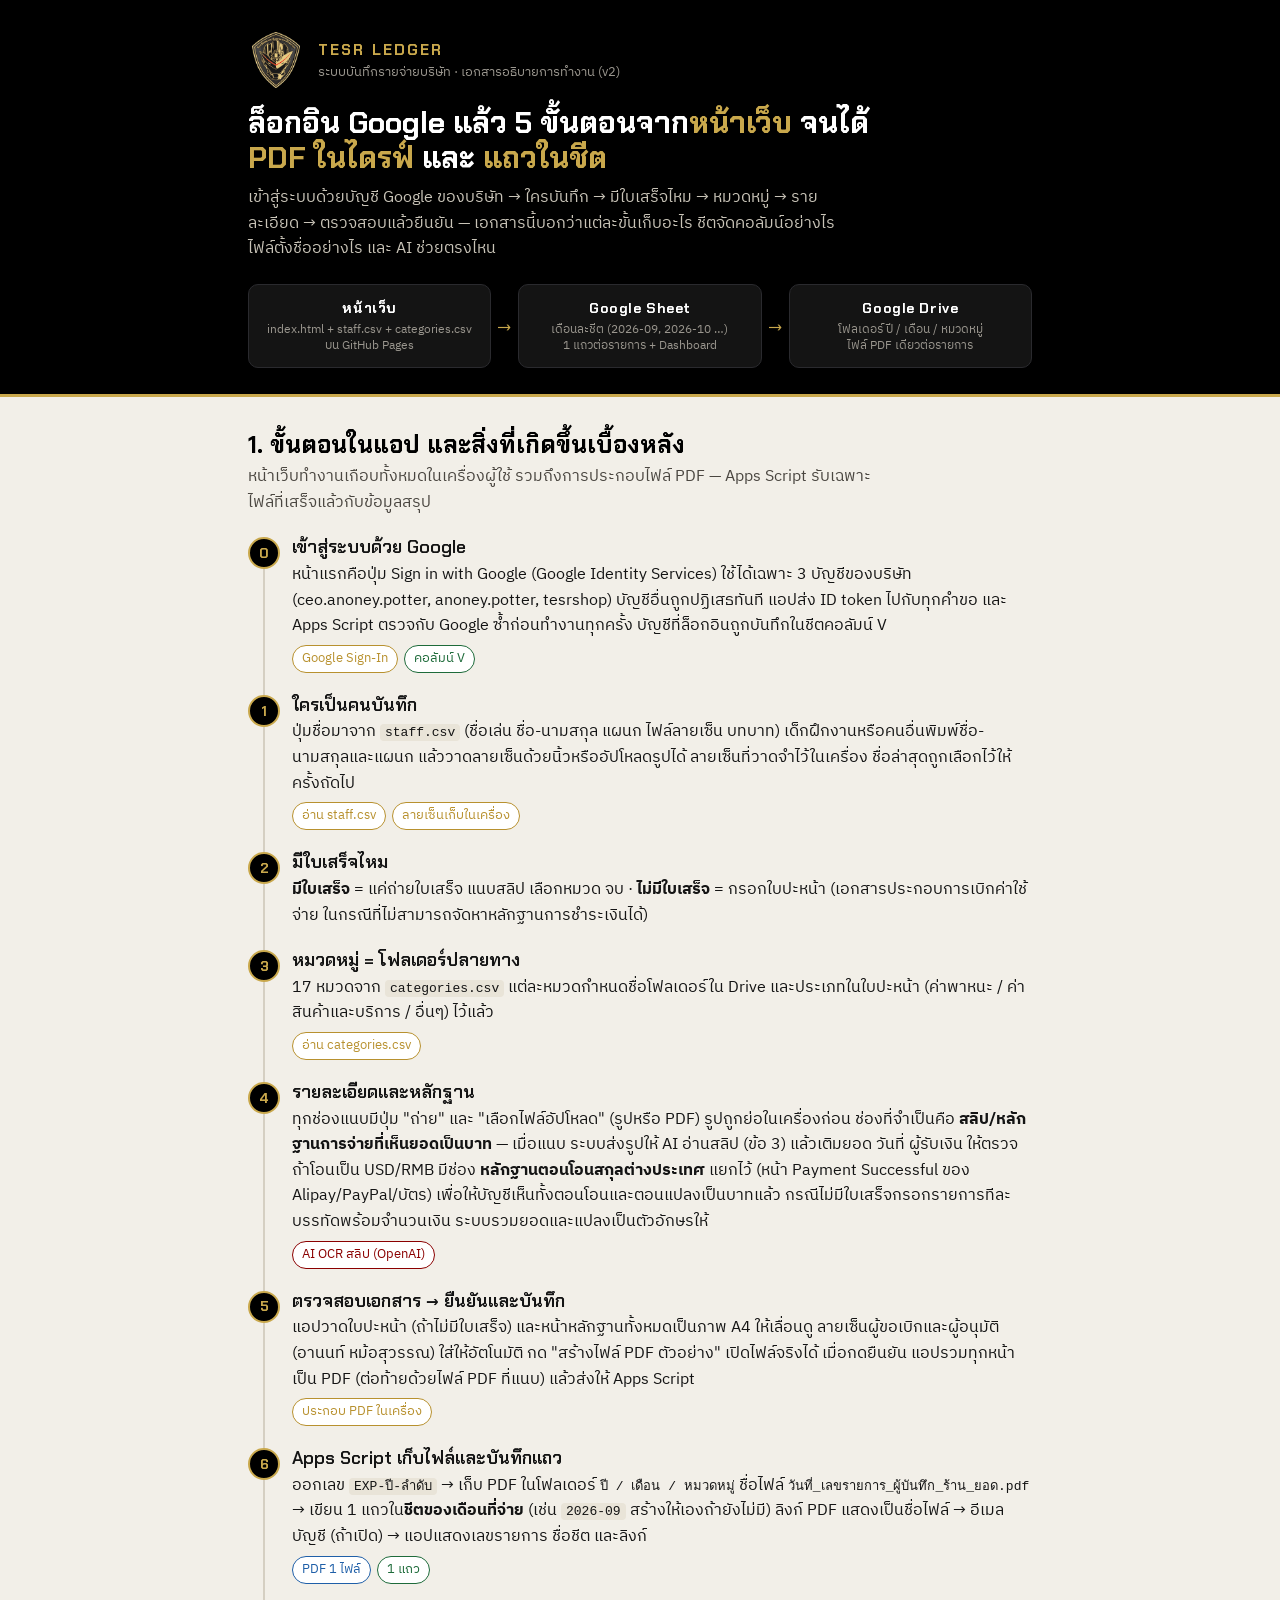
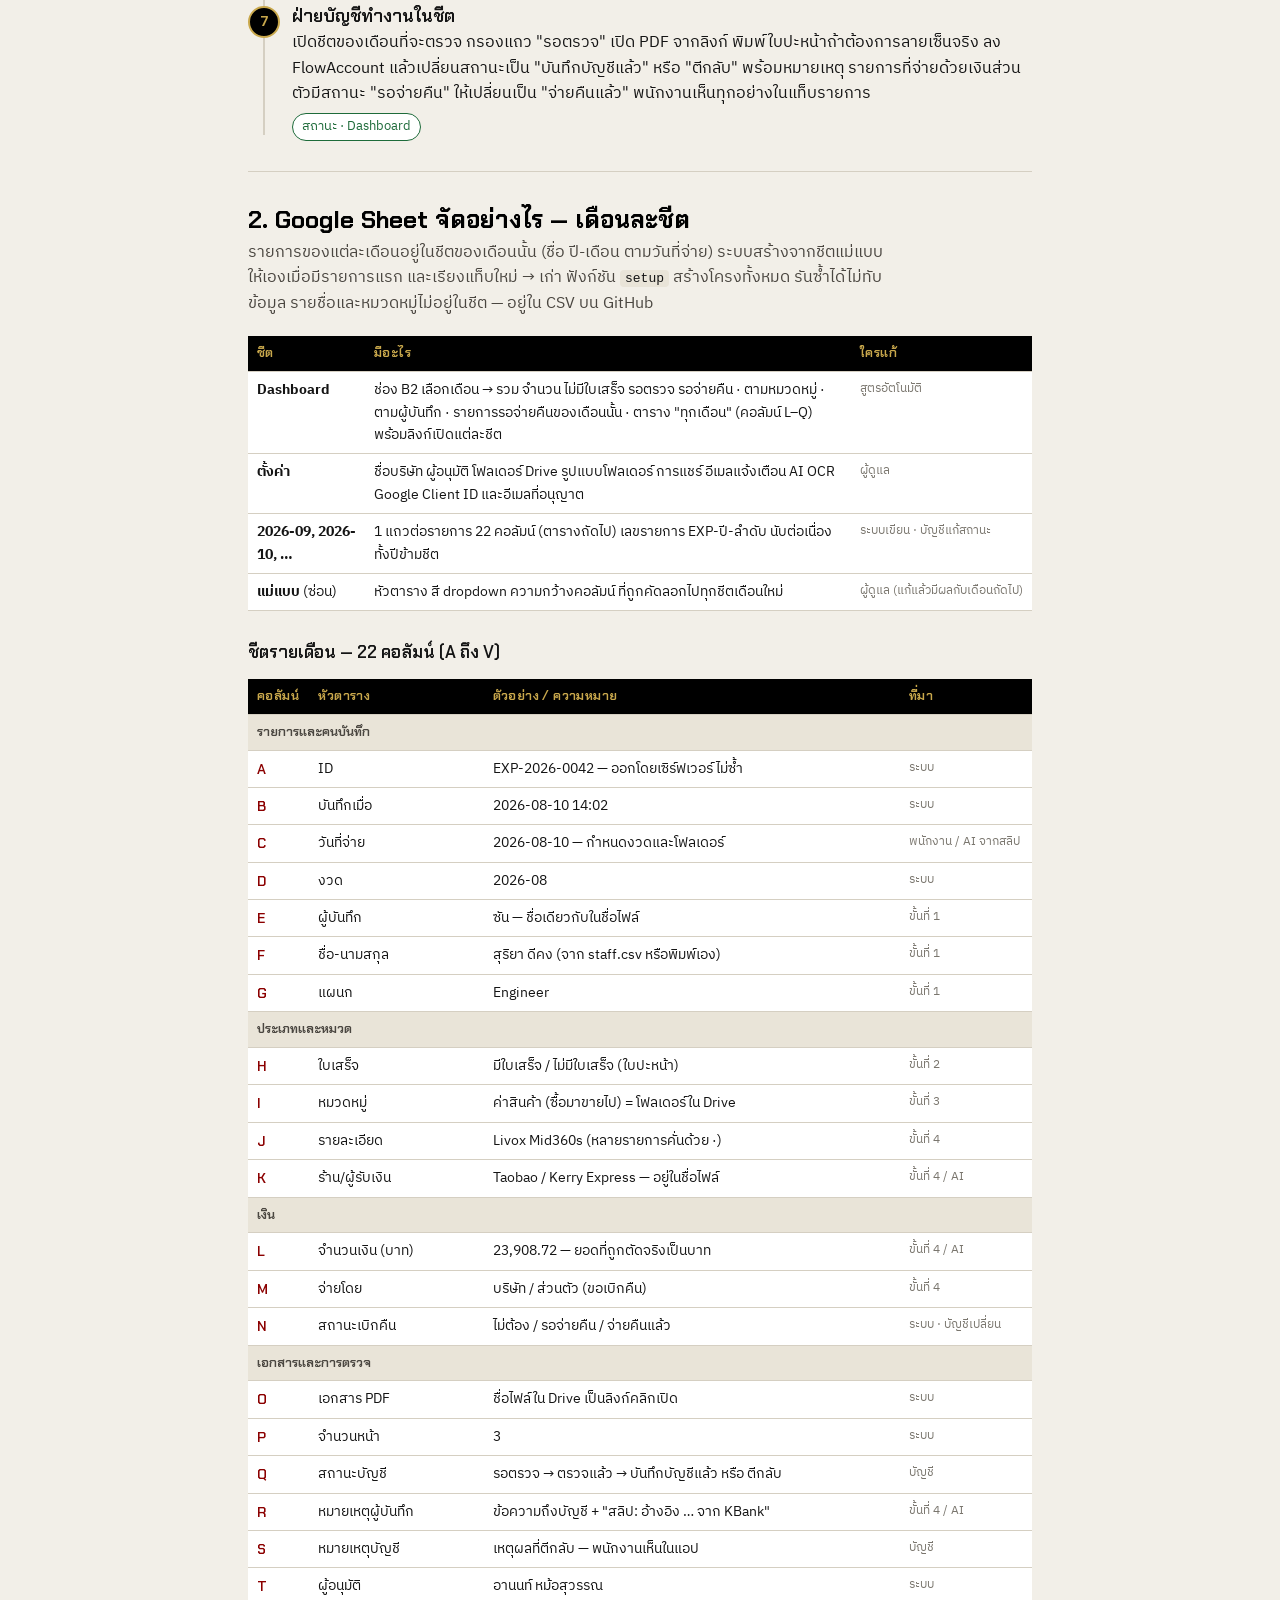
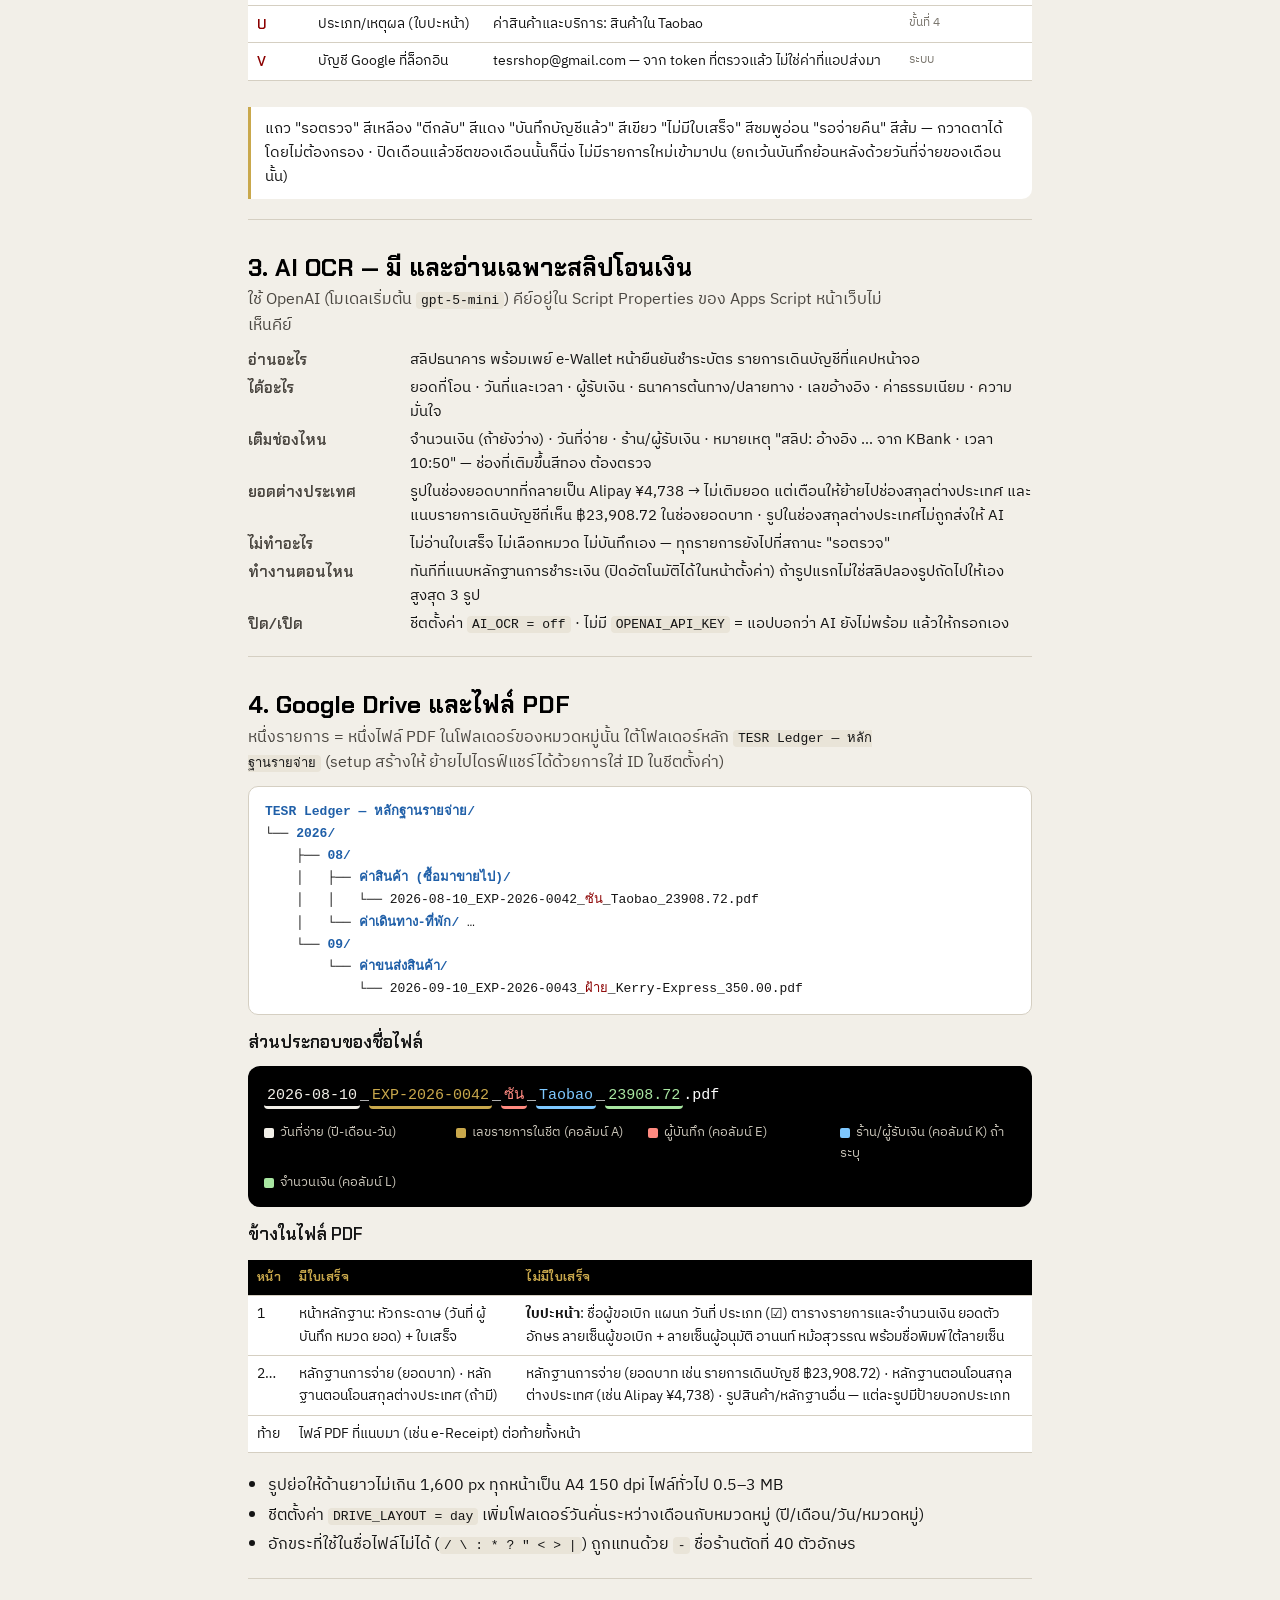
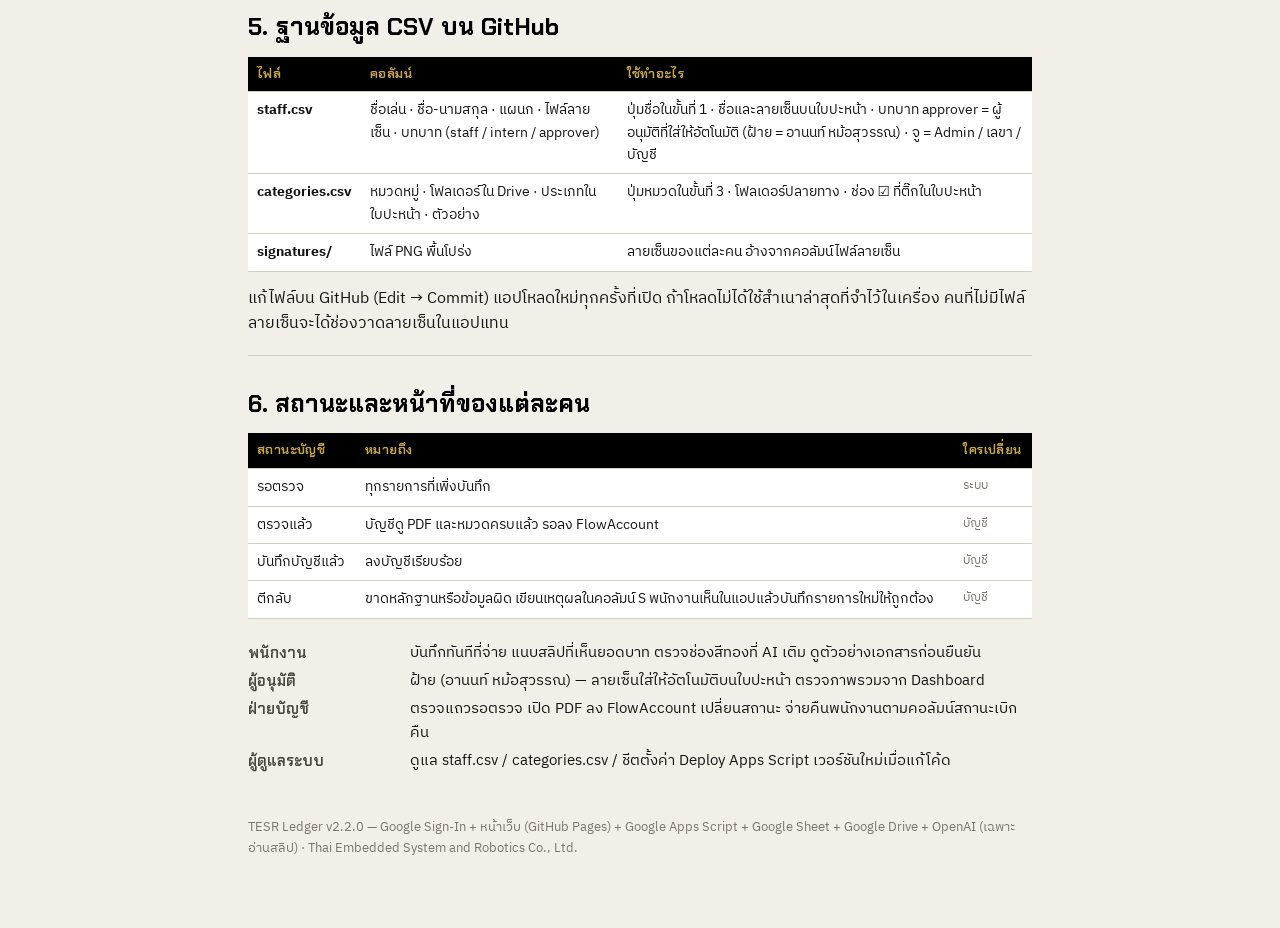
==== commit 6cf22526: "flow.html v2.2 — one sheet per month, Dashboard month picker" ====
--- a/flow.html
+++ b/flow.html
@@ -115,7 +115,7 @@
     <div class="trio">
       <div class="node"><b>หน้าเว็บ</b><small>index.html + staff.csv + categories.csv<br>บน GitHub Pages</small></div>
       <div class="arrow">→</div>
-      <div class="node"><b>Google Sheet</b><small>ชีต "รายจ่าย" 1 แถวต่อรายการ<br>+ Dashboard</small></div>
+      <div class="node"><b>Google Sheet</b><small>เดือนละชีต (2026-09, 2026-10 …)<br>1 แถวต่อรายการ + Dashboard</small></div>
       <div class="arrow">→</div>
       <div class="node"><b>Google Drive</b><small>โฟลเดอร์ ปี / เดือน / หมวดหมู่<br>ไฟล์ PDF เดียวต่อรายการ</small></div>
     </div>
@@ -159,28 +159,29 @@
     </div>
     <div class="step"><span class="num">6</span>
       <h3>Apps Script เก็บไฟล์และบันทึกแถว</h3>
-      <p>ออกเลข <code>EXP-ปี-ลำดับ</code> → เก็บ PDF ในโฟลเดอร์ <span class="fn">ปี / เดือน / หมวดหมู่</span> ชื่อไฟล์ <span class="fn">วันที่_เลขรายการ_ผู้บันทึก_ร้าน_ยอด.pdf</span> → เขียน 1 แถวในชีต "รายจ่าย" ลิงก์ PDF แสดงเป็นชื่อไฟล์ → อีเมลบัญชี (ถ้าเปิด) → แอปแสดงเลขรายการและลิงก์</p>
+      <p>ออกเลข <code>EXP-ปี-ลำดับ</code> → เก็บ PDF ในโฟลเดอร์ <span class="fn">ปี / เดือน / หมวดหมู่</span> ชื่อไฟล์ <span class="fn">วันที่_เลขรายการ_ผู้บันทึก_ร้าน_ยอด.pdf</span> → เขียน 1 แถวใน<b>ชีตของเดือนที่จ่าย</b> (เช่น <code>2026-09</code> สร้างให้เองถ้ายังไม่มี) ลิงก์ PDF แสดงเป็นชื่อไฟล์ → อีเมลบัญชี (ถ้าเปิด) → แอปแสดงเลขรายการ ชื่อชีต และลิงก์</p>
       <div class="lands"><span class="tag drive">PDF 1 ไฟล์</span><span class="tag sheet">1 แถว</span></div>
     </div>
     <div class="step"><span class="num">7</span>
       <h3>ฝ่ายบัญชีทำงานในชีต</h3>
-      <p>กรองแถว "รอตรวจ" เปิด PDF จากลิงก์ พิมพ์ใบปะหน้าถ้าต้องการลายเซ็นจริง ลง FlowAccount แล้วเปลี่ยนสถานะเป็น "บันทึกบัญชีแล้ว" หรือ "ตีกลับ" พร้อมหมายเหตุ รายการที่จ่ายด้วยเงินส่วนตัวมีสถานะ "รอจ่ายคืน" ให้เปลี่ยนเป็น "จ่ายคืนแล้ว" พนักงานเห็นทุกอย่างในแท็บรายการ</p>
+      <p>เปิดชีตของเดือนที่จะตรวจ กรองแถว "รอตรวจ" เปิด PDF จากลิงก์ พิมพ์ใบปะหน้าถ้าต้องการลายเซ็นจริง ลง FlowAccount แล้วเปลี่ยนสถานะเป็น "บันทึกบัญชีแล้ว" หรือ "ตีกลับ" พร้อมหมายเหตุ รายการที่จ่ายด้วยเงินส่วนตัวมีสถานะ "รอจ่ายคืน" ให้เปลี่ยนเป็น "จ่ายคืนแล้ว" พนักงานเห็นทุกอย่างในแท็บรายการ</p>
       <div class="lands"><span class="tag sheet">สถานะ · Dashboard</span></div>
     </div>
   </div>
 </section>
 
 <section id="sheet">
-  <h2>2. Google Sheet จัดอย่างไร</h2>
-  <p class="lead">3 ชีต ฟังก์ชัน <code>setup</code> สร้างให้ทั้งหมด รันซ้ำได้ไม่ทับข้อมูล รายชื่อและหมวดหมู่ไม่อยู่ในชีต — อยู่ใน CSV บน GitHub</p>
+  <h2>2. Google Sheet จัดอย่างไร — เดือนละชีต</h2>
+  <p class="lead">รายการของแต่ละเดือนอยู่ในชีตของเดือนนั้น (ชื่อ ปี-เดือน ตามวันที่จ่าย) ระบบสร้างจากชีตแม่แบบให้เองเมื่อมีรายการแรก และเรียงแท็บใหม่ → เก่า ฟังก์ชัน <code>setup</code> สร้างโครงทั้งหมด รันซ้ำได้ไม่ทับข้อมูล รายชื่อและหมวดหมู่ไม่อยู่ในชีต — อยู่ใน CSV บน GitHub</p>
   <div class="tblwrap"><table>
     <tr><th>ชีต</th><th>มีอะไร</th><th>ใครแก้</th></tr>
-    <tr><td><b>รายจ่าย</b></td><td>1 แถวต่อรายการ 22 คอลัมน์ (ตารางถัดไป)</td><td class="who">ระบบเขียน · บัญชีแก้สถานะ</td></tr>
+    <tr><td><b>Dashboard</b></td><td>ช่อง B2 เลือกเดือน → รวม จำนวน ไม่มีใบเสร็จ รอตรวจ รอจ่ายคืน · ตามหมวดหมู่ · ตามผู้บันทึก · รายการรอจ่ายคืนของเดือนนั้น · ตาราง "ทุกเดือน" (คอลัมน์ L–Q) พร้อมลิงก์เปิดแต่ละชีต</td><td class="who">สูตรอัตโนมัติ</td></tr>
     <tr><td><b>ตั้งค่า</b></td><td>ชื่อบริษัท ผู้อนุมัติ โฟลเดอร์ Drive รูปแบบโฟลเดอร์ การแชร์ อีเมลแจ้งเตือน AI OCR Google Client ID และอีเมลที่อนุญาต</td><td class="who">ผู้ดูแล</td></tr>
-    <tr><td><b>Dashboard</b></td><td>งวดที่เลือก: รวม จำนวน ไม่มีใบเสร็จ รอตรวจ รอจ่ายคืน · ตามหมวดหมู่ · ตามผู้บันทึก · รายการรอจ่ายคืน</td><td class="who">สูตรอัตโนมัติ</td></tr>
+    <tr><td><b>2026-09, 2026-10, …</b></td><td>1 แถวต่อรายการ 22 คอลัมน์ (ตารางถัดไป) เลขรายการ EXP-ปี-ลำดับ นับต่อเนื่องทั้งปีข้ามชีต</td><td class="who">ระบบเขียน · บัญชีแก้สถานะ</td></tr>
+    <tr><td><b>แม่แบบ</b> (ซ่อน)</td><td>หัวตาราง สี dropdown ความกว้างคอลัมน์ ที่ถูกคัดลอกไปทุกชีตเดือนใหม่</td><td class="who">ผู้ดูแล (แก้แล้วมีผลกับเดือนถัดไป)</td></tr>
   </table></div>
 
-  <h3>ชีต "รายจ่าย" — 22 คอลัมน์ (A ถึง V)</h3>
+  <h3>ชีตรายเดือน — 22 คอลัมน์ (A ถึง V)</h3>
   <div class="tblwrap"><table>
     <tr><th>คอลัมน์</th><th>หัวตาราง</th><th>ตัวอย่าง / ความหมาย</th><th>ที่มา</th></tr>
     <tr class="g"><td colspan="4">รายการและคนบันทึก</td></tr>
@@ -210,7 +211,7 @@
     <tr><td class="c">U</td><td>ประเภท/เหตุผล (ใบปะหน้า)</td><td>ค่าสินค้าและบริการ: สินค้าใน Taobao</td><td class="who">ขั้นที่ 4</td></tr>
     <tr><td class="c">V</td><td>บัญชี Google ที่ล็อกอิน</td><td>tesrshop@gmail.com — จาก token ที่ตรวจแล้ว ไม่ใช่ค่าที่แอปส่งมา</td><td class="who">ระบบ</td></tr>
   </table></div>
-  <div class="note">แถว "รอตรวจ" สีเหลือง "ตีกลับ" สีแดง "บันทึกบัญชีแล้ว" สีเขียว "ไม่มีใบเสร็จ" สีชมพูอ่อน "รอจ่ายคืน" สีส้ม — กวาดตาได้โดยไม่ต้องกรอง</div>
+  <div class="note">แถว "รอตรวจ" สีเหลือง "ตีกลับ" สีแดง "บันทึกบัญชีแล้ว" สีเขียว "ไม่มีใบเสร็จ" สีชมพูอ่อน "รอจ่ายคืน" สีส้ม — กวาดตาได้โดยไม่ต้องกรอง · ปิดเดือนแล้วชีตของเดือนนั้นก็นิ่ง ไม่มีรายการใหม่เข้ามาปน (ยกเว้นบันทึกย้อนหลังด้วยวันที่จ่ายของเดือนนั้น)</div>
 </section>
 
 <section id="ai">
@@ -294,7 +295,7 @@
   </dl>
 </section>
 
-<p class="foot">TESR Ledger v2.1.1 — Google Sign-In + หน้าเว็บ (GitHub Pages) + Google Apps Script + Google Sheet + Google Drive + OpenAI (เฉพาะอ่านสลิป) · Thai Embedded System and Robotics Co., Ltd.</p>
+<p class="foot">TESR Ledger v2.2.0 — Google Sign-In + หน้าเว็บ (GitHub Pages) + Google Apps Script + Google Sheet + Google Drive + OpenAI (เฉพาะอ่านสลิป) · Thai Embedded System and Robotics Co., Ltd.</p>
 </div>
 <script>
 document.getElementById('flowLogo').src = 'data:image/png;base64,' +
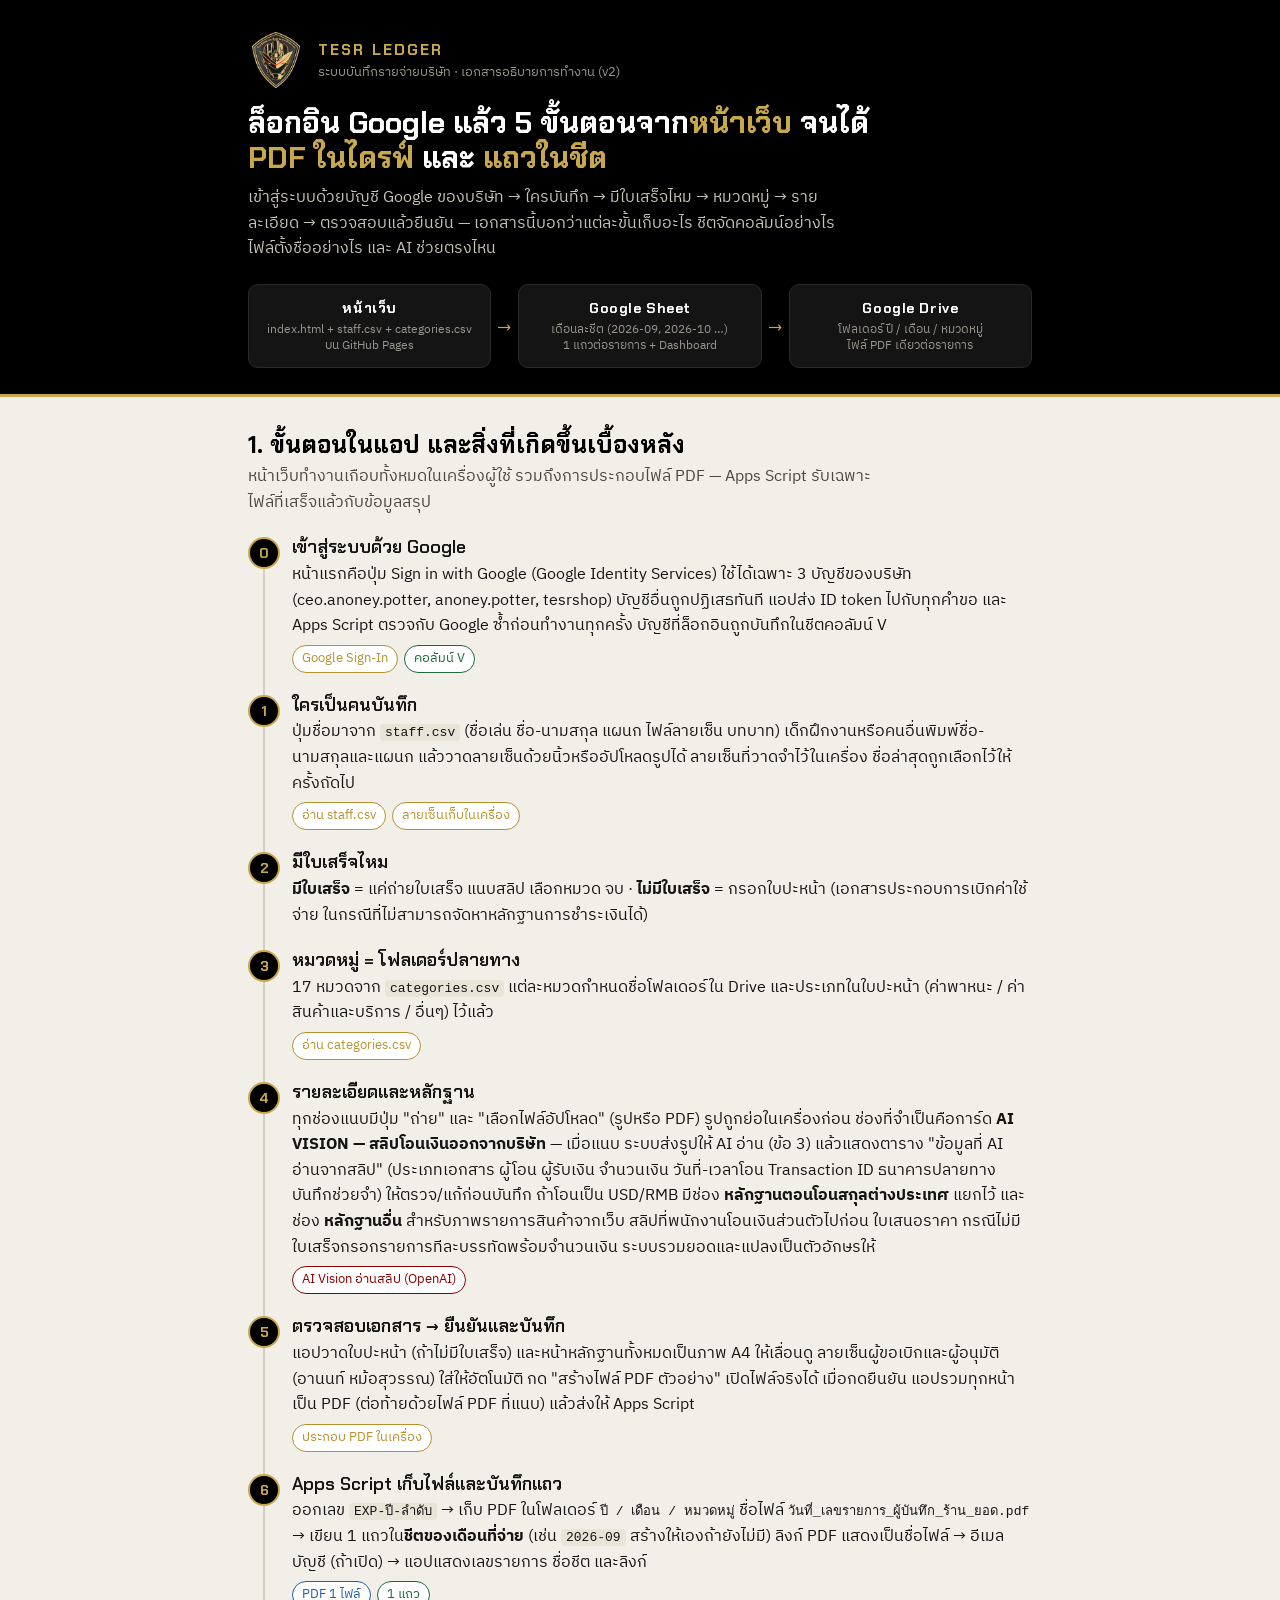
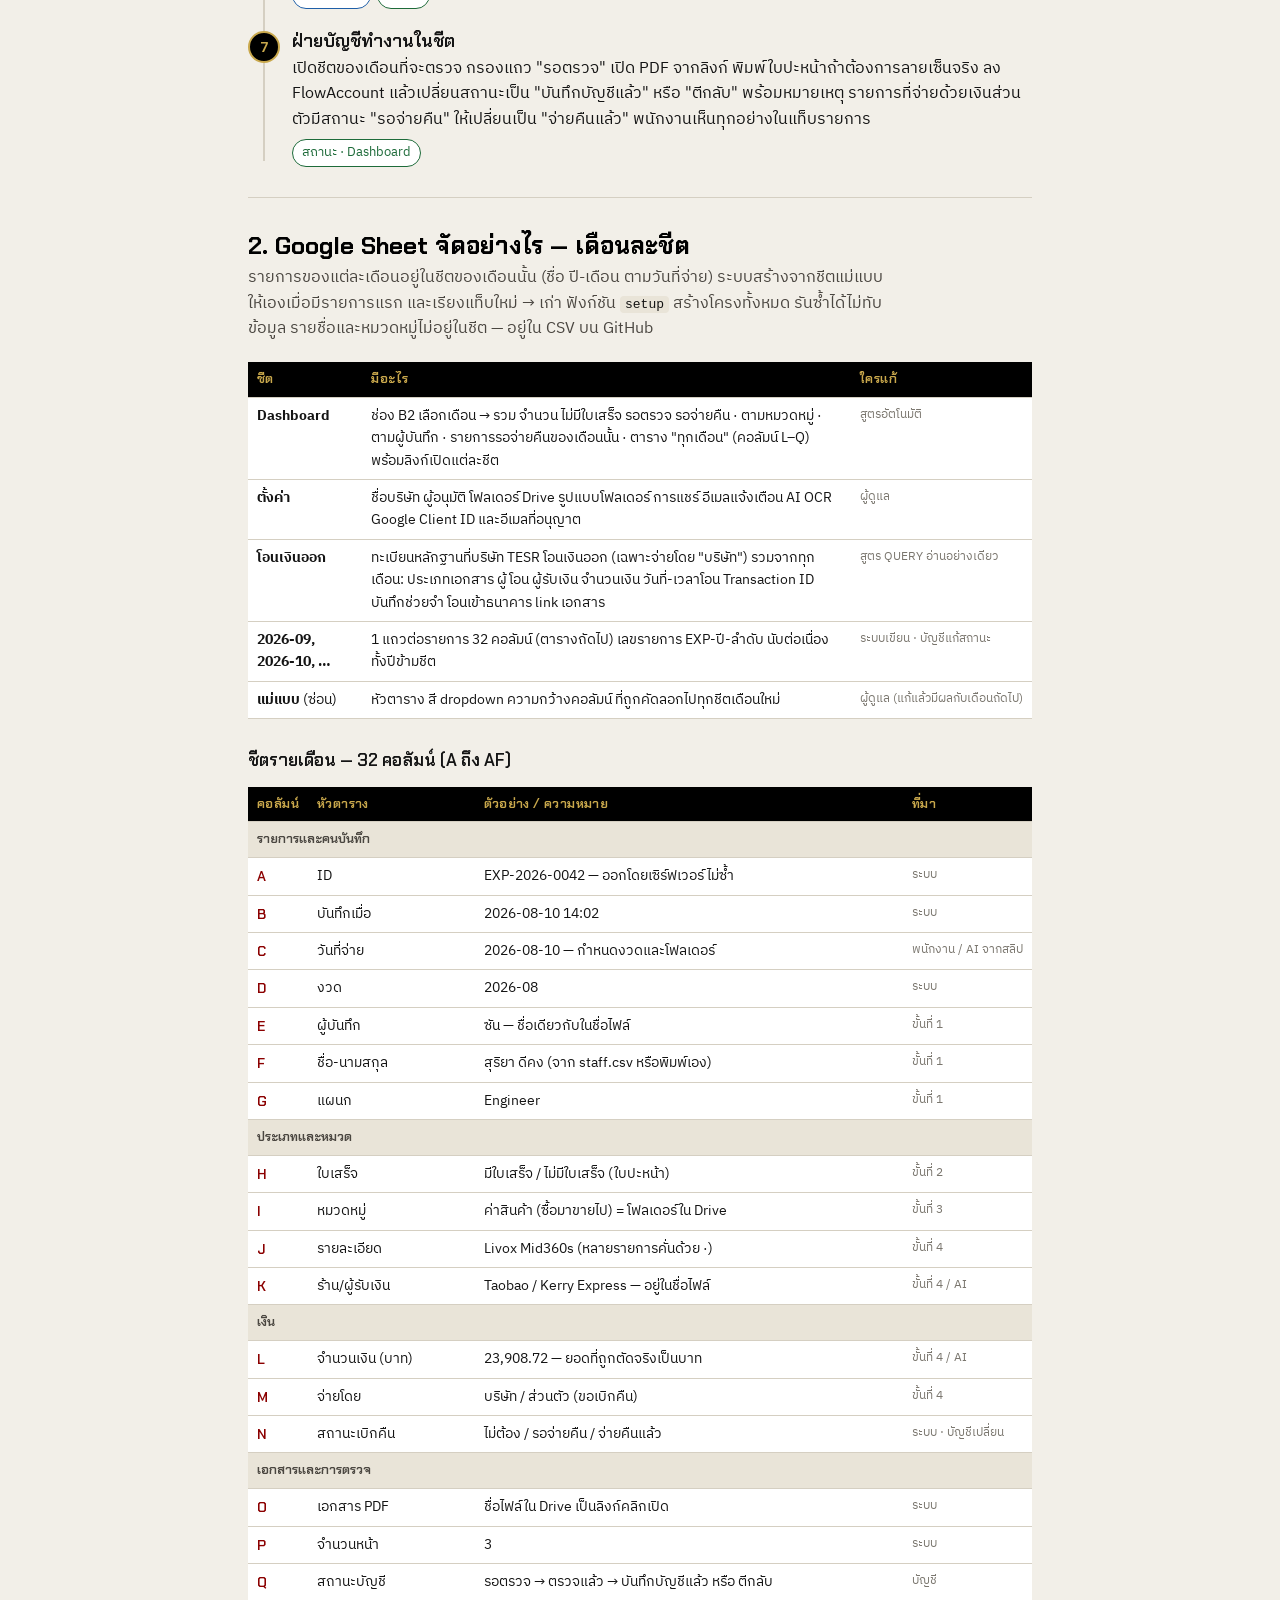
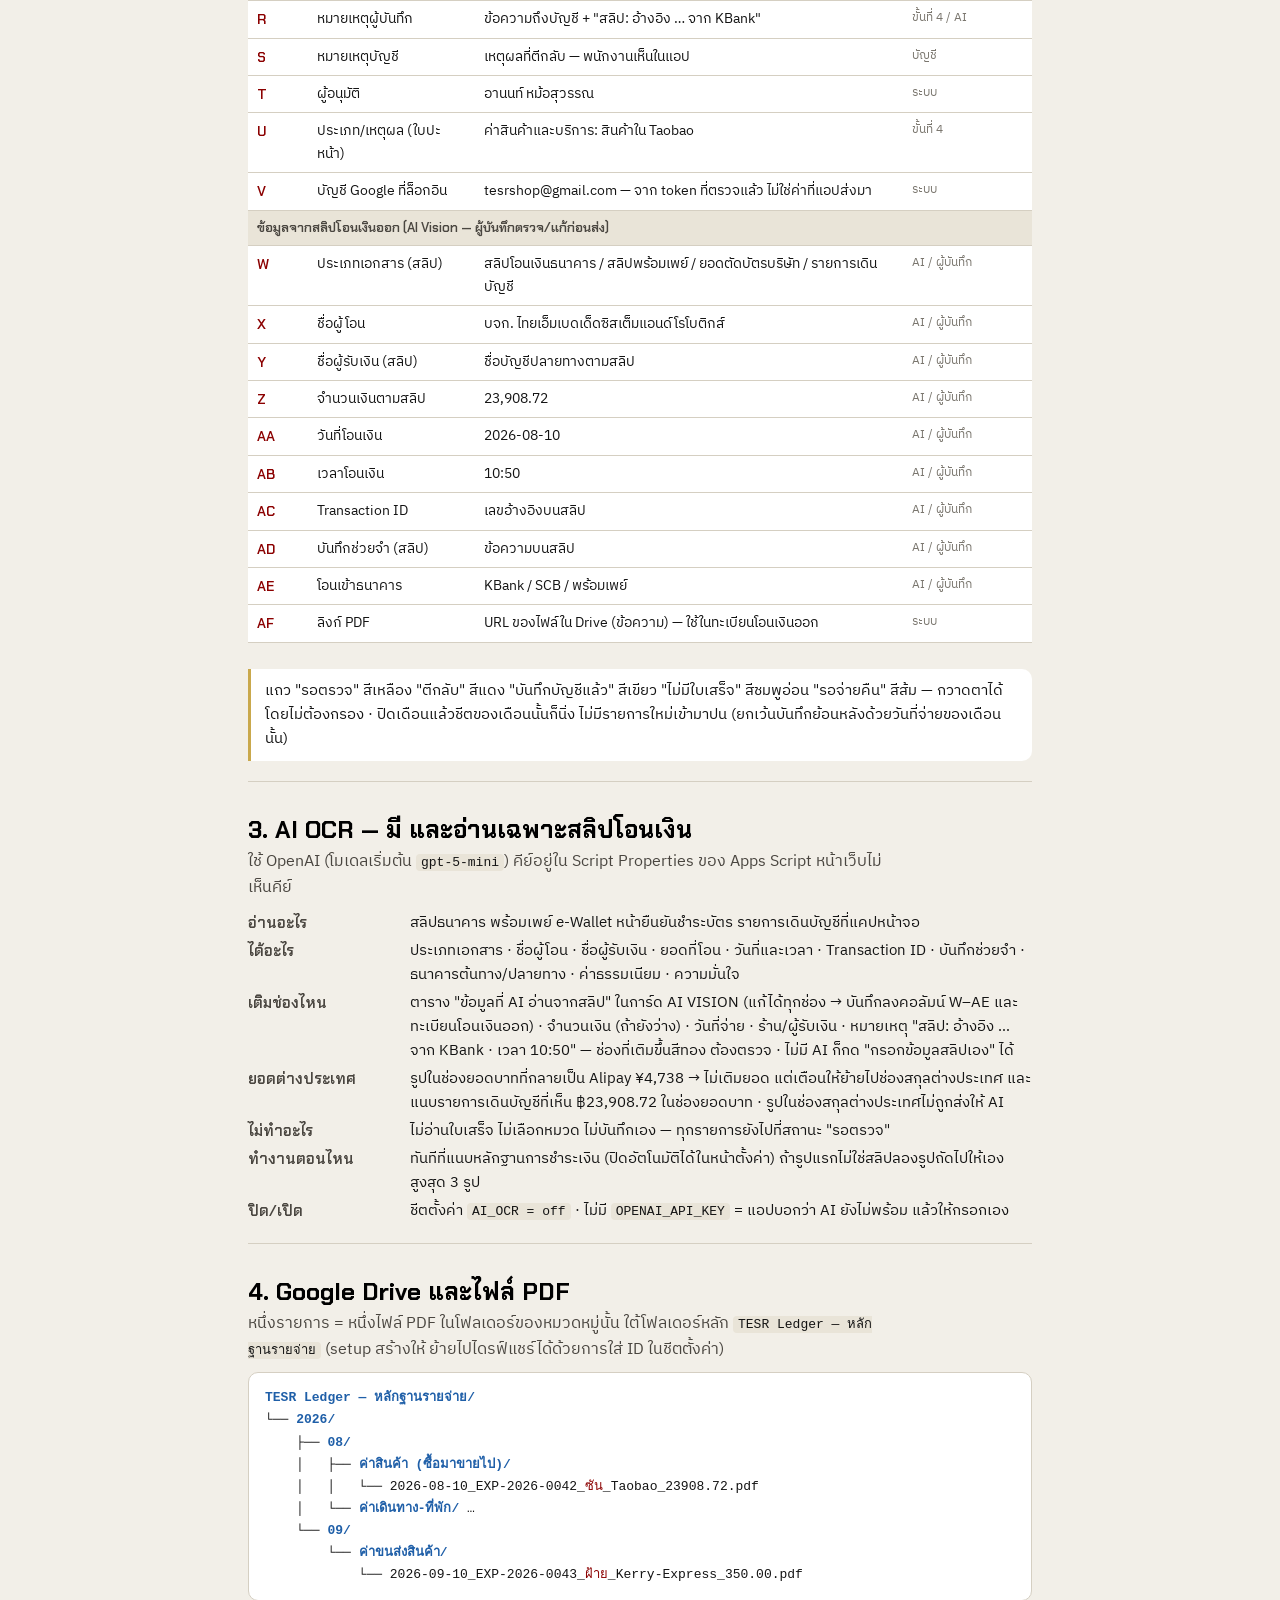
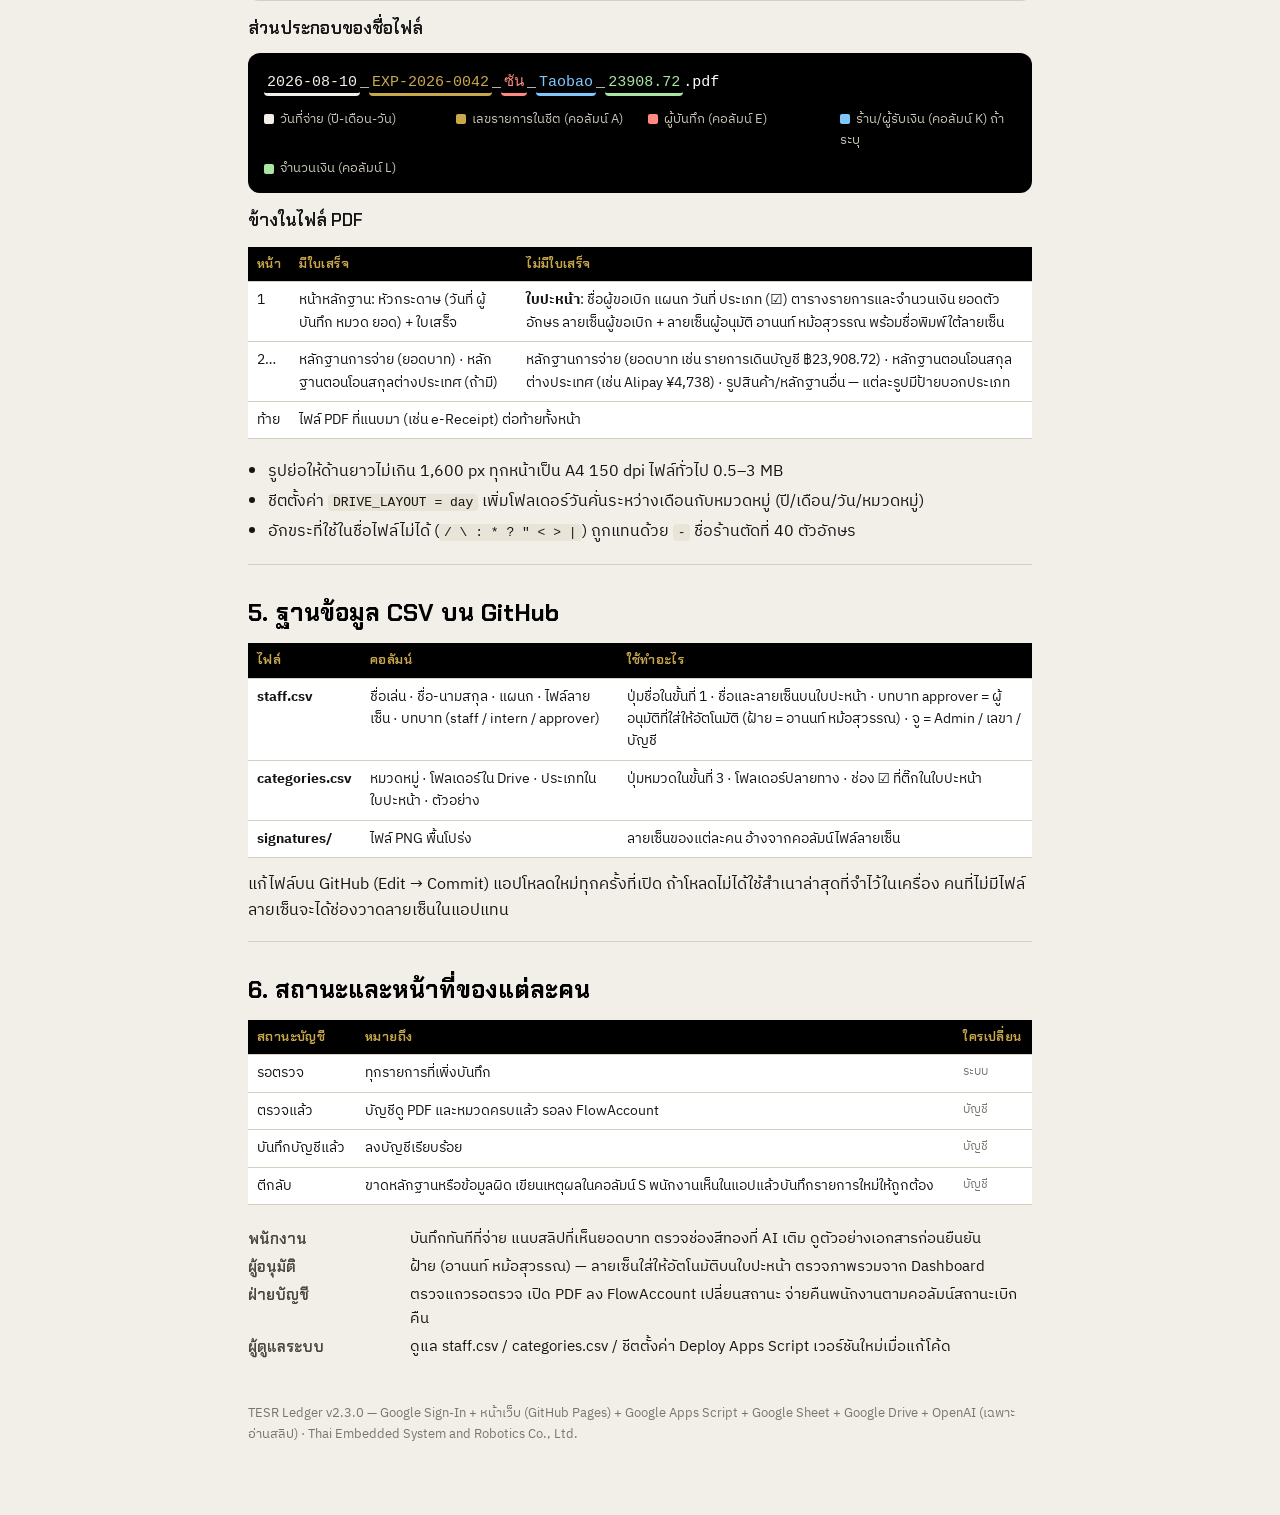
==== commit f0fc0380: "flow.html v2.3 — AI Vision slip data, columns W–AF, โอนเงินออก register" ====
--- a/flow.html
+++ b/flow.html
@@ -149,8 +149,8 @@
     </div>
     <div class="step"><span class="num">4</span>
       <h3>รายละเอียดและหลักฐาน</h3>
-      <p>ทุกช่องแนบมีปุ่ม "ถ่าย" และ "เลือกไฟล์อัปโหลด" (รูปหรือ PDF) รูปถูกย่อในเครื่องก่อน ช่องที่จำเป็นคือ <b>สลิป/หลักฐานการจ่ายที่เห็นยอดเป็นบาท</b> — เมื่อแนบ ระบบส่งรูปให้ AI อ่านสลิป (ข้อ 3) แล้วเติมยอด วันที่ ผู้รับเงิน ให้ตรวจ ถ้าโอนเป็น USD/RMB มีช่อง <b>หลักฐานตอนโอนสกุลต่างประเทศ</b> แยกไว้ (หน้า Payment Successful ของ Alipay/PayPal/บัตร) เพื่อให้บัญชีเห็นทั้งตอนโอนและตอนแปลงเป็นบาทแล้ว กรณีไม่มีใบเสร็จกรอกรายการทีละบรรทัดพร้อมจำนวนเงิน ระบบรวมยอดและแปลงเป็นตัวอักษรให้</p>
-      <div class="lands"><span class="tag ai">AI OCR สลิป (OpenAI)</span></div>
+      <p>ทุกช่องแนบมีปุ่ม "ถ่าย" และ "เลือกไฟล์อัปโหลด" (รูปหรือ PDF) รูปถูกย่อในเครื่องก่อน ช่องที่จำเป็นคือการ์ด <b>AI VISION — สลิปโอนเงินออกจากบริษัท</b> — เมื่อแนบ ระบบส่งรูปให้ AI อ่าน (ข้อ 3) แล้วแสดงตาราง "ข้อมูลที่ AI อ่านจากสลิป" (ประเภทเอกสาร ผู้โอน ผู้รับเงิน จำนวนเงิน วันที่-เวลาโอน Transaction ID ธนาคารปลายทาง บันทึกช่วยจำ) ให้ตรวจ/แก้ก่อนบันทึก ถ้าโอนเป็น USD/RMB มีช่อง <b>หลักฐานตอนโอนสกุลต่างประเทศ</b> แยกไว้ และช่อง <b>หลักฐานอื่น</b> สำหรับภาพรายการสินค้าจากเว็บ สลิปที่พนักงานโอนเงินส่วนตัวไปก่อน ใบเสนอราคา กรณีไม่มีใบเสร็จกรอกรายการทีละบรรทัดพร้อมจำนวนเงิน ระบบรวมยอดและแปลงเป็นตัวอักษรให้</p>
+      <div class="lands"><span class="tag ai">AI Vision อ่านสลิป (OpenAI)</span></div>
     </div>
     <div class="step"><span class="num">5</span>
       <h3>ตรวจสอบเอกสาร → ยืนยันและบันทึก</h3>
@@ -177,11 +177,12 @@
     <tr><th>ชีต</th><th>มีอะไร</th><th>ใครแก้</th></tr>
     <tr><td><b>Dashboard</b></td><td>ช่อง B2 เลือกเดือน → รวม จำนวน ไม่มีใบเสร็จ รอตรวจ รอจ่ายคืน · ตามหมวดหมู่ · ตามผู้บันทึก · รายการรอจ่ายคืนของเดือนนั้น · ตาราง "ทุกเดือน" (คอลัมน์ L–Q) พร้อมลิงก์เปิดแต่ละชีต</td><td class="who">สูตรอัตโนมัติ</td></tr>
     <tr><td><b>ตั้งค่า</b></td><td>ชื่อบริษัท ผู้อนุมัติ โฟลเดอร์ Drive รูปแบบโฟลเดอร์ การแชร์ อีเมลแจ้งเตือน AI OCR Google Client ID และอีเมลที่อนุญาต</td><td class="who">ผู้ดูแล</td></tr>
-    <tr><td><b>2026-09, 2026-10, …</b></td><td>1 แถวต่อรายการ 22 คอลัมน์ (ตารางถัดไป) เลขรายการ EXP-ปี-ลำดับ นับต่อเนื่องทั้งปีข้ามชีต</td><td class="who">ระบบเขียน · บัญชีแก้สถานะ</td></tr>
+    <tr><td><b>โอนเงินออก</b></td><td>ทะเบียนหลักฐานที่บริษัท TESR โอนเงินออก (เฉพาะจ่ายโดย "บริษัท") รวมจากทุกเดือน: ประเภทเอกสาร ผู้โอน ผู้รับเงิน จำนวนเงิน วันที่-เวลาโอน Transaction ID บันทึกช่วยจำ โอนเข้าธนาคาร link เอกสาร</td><td class="who">สูตร QUERY อ่านอย่างเดียว</td></tr>
+    <tr><td><b>2026-09, 2026-10, …</b></td><td>1 แถวต่อรายการ 32 คอลัมน์ (ตารางถัดไป) เลขรายการ EXP-ปี-ลำดับ นับต่อเนื่องทั้งปีข้ามชีต</td><td class="who">ระบบเขียน · บัญชีแก้สถานะ</td></tr>
     <tr><td><b>แม่แบบ</b> (ซ่อน)</td><td>หัวตาราง สี dropdown ความกว้างคอลัมน์ ที่ถูกคัดลอกไปทุกชีตเดือนใหม่</td><td class="who">ผู้ดูแล (แก้แล้วมีผลกับเดือนถัดไป)</td></tr>
   </table></div>
 
-  <h3>ชีตรายเดือน — 22 คอลัมน์ (A ถึง V)</h3>
+  <h3>ชีตรายเดือน — 32 คอลัมน์ (A ถึง AF)</h3>
   <div class="tblwrap"><table>
     <tr><th>คอลัมน์</th><th>หัวตาราง</th><th>ตัวอย่าง / ความหมาย</th><th>ที่มา</th></tr>
     <tr class="g"><td colspan="4">รายการและคนบันทึก</td></tr>
@@ -210,6 +211,17 @@
     <tr><td class="c">T</td><td>ผู้อนุมัติ</td><td>อานนท์ หม้อสุวรรณ</td><td class="who">ระบบ</td></tr>
     <tr><td class="c">U</td><td>ประเภท/เหตุผล (ใบปะหน้า)</td><td>ค่าสินค้าและบริการ: สินค้าใน Taobao</td><td class="who">ขั้นที่ 4</td></tr>
     <tr><td class="c">V</td><td>บัญชี Google ที่ล็อกอิน</td><td>tesrshop@gmail.com — จาก token ที่ตรวจแล้ว ไม่ใช่ค่าที่แอปส่งมา</td><td class="who">ระบบ</td></tr>
+    <tr class="g"><td colspan="4">ข้อมูลจากสลิปโอนเงินออก (AI Vision — ผู้บันทึกตรวจ/แก้ก่อนส่ง)</td></tr>
+    <tr><td class="c">W</td><td>ประเภทเอกสาร (สลิป)</td><td>สลิปโอนเงินธนาคาร / สลิปพร้อมเพย์ / ยอดตัดบัตรบริษัท / รายการเดินบัญชี</td><td class="who">AI / ผู้บันทึก</td></tr>
+    <tr><td class="c">X</td><td>ชื่อผู้โอน</td><td>บจก. ไทยเอ็มเบดเด็ดซิสเต็มแอนด์โรโบติกส์</td><td class="who">AI / ผู้บันทึก</td></tr>
+    <tr><td class="c">Y</td><td>ชื่อผู้รับเงิน (สลิป)</td><td>ชื่อบัญชีปลายทางตามสลิป</td><td class="who">AI / ผู้บันทึก</td></tr>
+    <tr><td class="c">Z</td><td>จำนวนเงินตามสลิป</td><td>23,908.72</td><td class="who">AI / ผู้บันทึก</td></tr>
+    <tr><td class="c">AA</td><td>วันที่โอนเงิน</td><td>2026-08-10</td><td class="who">AI / ผู้บันทึก</td></tr>
+    <tr><td class="c">AB</td><td>เวลาโอนเงิน</td><td>10:50</td><td class="who">AI / ผู้บันทึก</td></tr>
+    <tr><td class="c">AC</td><td>Transaction ID</td><td>เลขอ้างอิงบนสลิป</td><td class="who">AI / ผู้บันทึก</td></tr>
+    <tr><td class="c">AD</td><td>บันทึกช่วยจำ (สลิป)</td><td>ข้อความบนสลิป</td><td class="who">AI / ผู้บันทึก</td></tr>
+    <tr><td class="c">AE</td><td>โอนเข้าธนาคาร</td><td>KBank / SCB / พร้อมเพย์</td><td class="who">AI / ผู้บันทึก</td></tr>
+    <tr><td class="c">AF</td><td>ลิงก์ PDF</td><td>URL ของไฟล์ใน Drive (ข้อความ) — ใช้ในทะเบียนโอนเงินออก</td><td class="who">ระบบ</td></tr>
   </table></div>
   <div class="note">แถว "รอตรวจ" สีเหลือง "ตีกลับ" สีแดง "บันทึกบัญชีแล้ว" สีเขียว "ไม่มีใบเสร็จ" สีชมพูอ่อน "รอจ่ายคืน" สีส้ม — กวาดตาได้โดยไม่ต้องกรอง · ปิดเดือนแล้วชีตของเดือนนั้นก็นิ่ง ไม่มีรายการใหม่เข้ามาปน (ยกเว้นบันทึกย้อนหลังด้วยวันที่จ่ายของเดือนนั้น)</div>
 </section>
@@ -219,8 +231,8 @@
   <p class="lead">ใช้ OpenAI (โมเดลเริ่มต้น <code>gpt-5-mini</code>) คีย์อยู่ใน Script Properties ของ Apps Script หน้าเว็บไม่เห็นคีย์</p>
   <dl class="kv">
     <dt>อ่านอะไร</dt><dd>สลิปธนาคาร พร้อมเพย์ e-Wallet หน้ายืนยันชำระบัตร รายการเดินบัญชีที่แคปหน้าจอ</dd>
-    <dt>ได้อะไร</dt><dd>ยอดที่โอน · วันที่และเวลา · ผู้รับเงิน · ธนาคารต้นทาง/ปลายทาง · เลขอ้างอิง · ค่าธรรมเนียม · ความมั่นใจ</dd>
-    <dt>เติมช่องไหน</dt><dd>จำนวนเงิน (ถ้ายังว่าง) · วันที่จ่าย · ร้าน/ผู้รับเงิน · หมายเหตุ "สลิป: อ้างอิง … จาก KBank · เวลา 10:50" — ช่องที่เติมขึ้นสีทอง ต้องตรวจ</dd>
+    <dt>ได้อะไร</dt><dd>ประเภทเอกสาร · ชื่อผู้โอน · ชื่อผู้รับเงิน · ยอดที่โอน · วันที่และเวลา · Transaction ID · บันทึกช่วยจำ · ธนาคารต้นทาง/ปลายทาง · ค่าธรรมเนียม · ความมั่นใจ</dd>
+    <dt>เติมช่องไหน</dt><dd>ตาราง "ข้อมูลที่ AI อ่านจากสลิป" ในการ์ด AI VISION (แก้ได้ทุกช่อง → บันทึกลงคอลัมน์ W–AE และทะเบียนโอนเงินออก) · จำนวนเงิน (ถ้ายังว่าง) · วันที่จ่าย · ร้าน/ผู้รับเงิน · หมายเหตุ "สลิป: อ้างอิง … จาก KBank · เวลา 10:50" — ช่องที่เติมขึ้นสีทอง ต้องตรวจ · ไม่มี AI ก็กด "กรอกข้อมูลสลิปเอง" ได้</dd>
     <dt>ยอดต่างประเทศ</dt><dd>รูปในช่องยอดบาทที่กลายเป็น Alipay ¥4,738 → ไม่เติมยอด แต่เตือนให้ย้ายไปช่องสกุลต่างประเทศ และแนบรายการเดินบัญชีที่เห็น ฿23,908.72 ในช่องยอดบาท · รูปในช่องสกุลต่างประเทศไม่ถูกส่งให้ AI</dd>
     <dt>ไม่ทำอะไร</dt><dd>ไม่อ่านใบเสร็จ ไม่เลือกหมวด ไม่บันทึกเอง — ทุกรายการยังไปที่สถานะ "รอตรวจ"</dd>
     <dt>ทำงานตอนไหน</dt><dd>ทันทีที่แนบหลักฐานการชำระเงิน (ปิดอัตโนมัติได้ในหน้าตั้งค่า) ถ้ารูปแรกไม่ใช่สลิปลองรูปถัดไปให้เอง สูงสุด 3 รูป</dd>
@@ -295,7 +307,7 @@
   </dl>
 </section>
 
-<p class="foot">TESR Ledger v2.2.0 — Google Sign-In + หน้าเว็บ (GitHub Pages) + Google Apps Script + Google Sheet + Google Drive + OpenAI (เฉพาะอ่านสลิป) · Thai Embedded System and Robotics Co., Ltd.</p>
+<p class="foot">TESR Ledger v2.3.0 — Google Sign-In + หน้าเว็บ (GitHub Pages) + Google Apps Script + Google Sheet + Google Drive + OpenAI (เฉพาะอ่านสลิป) · Thai Embedded System and Robotics Co., Ltd.</p>
 </div>
 <script>
 document.getElementById('flowLogo').src = 'data:image/png;base64,' +
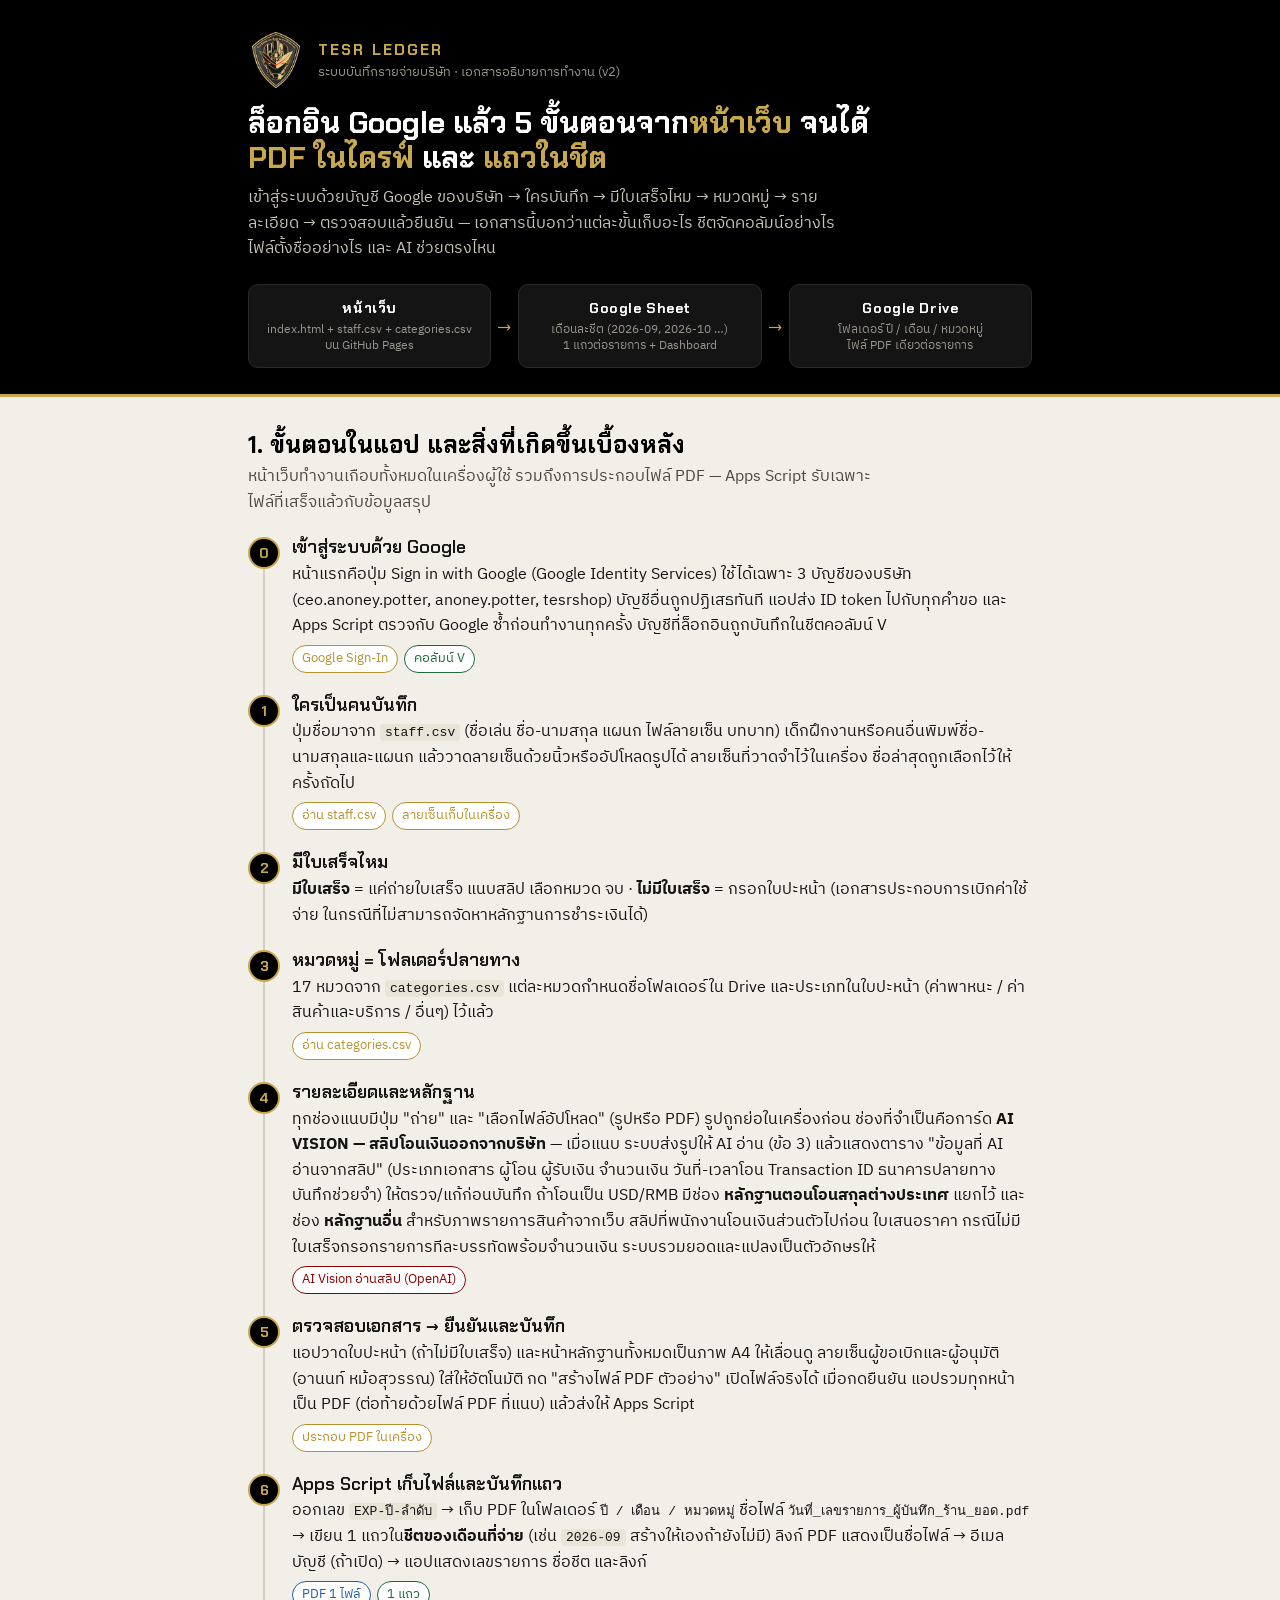
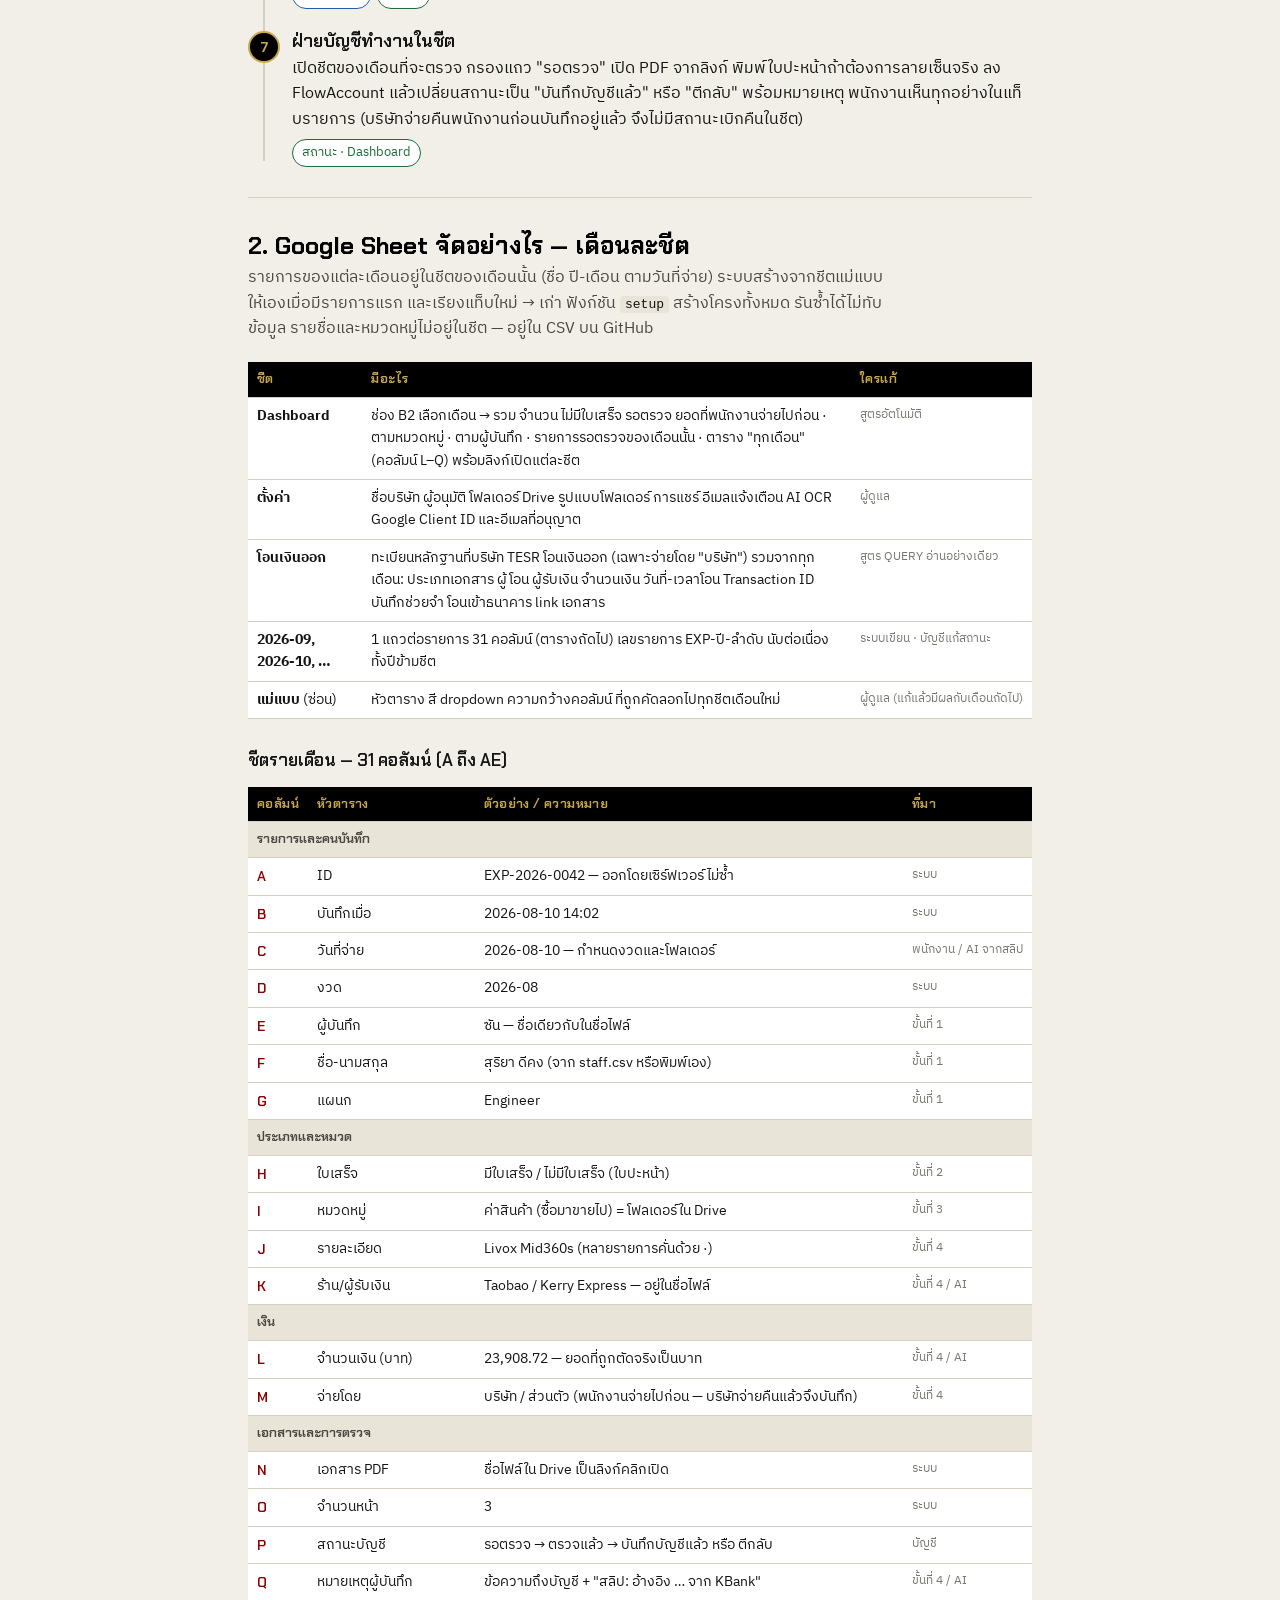
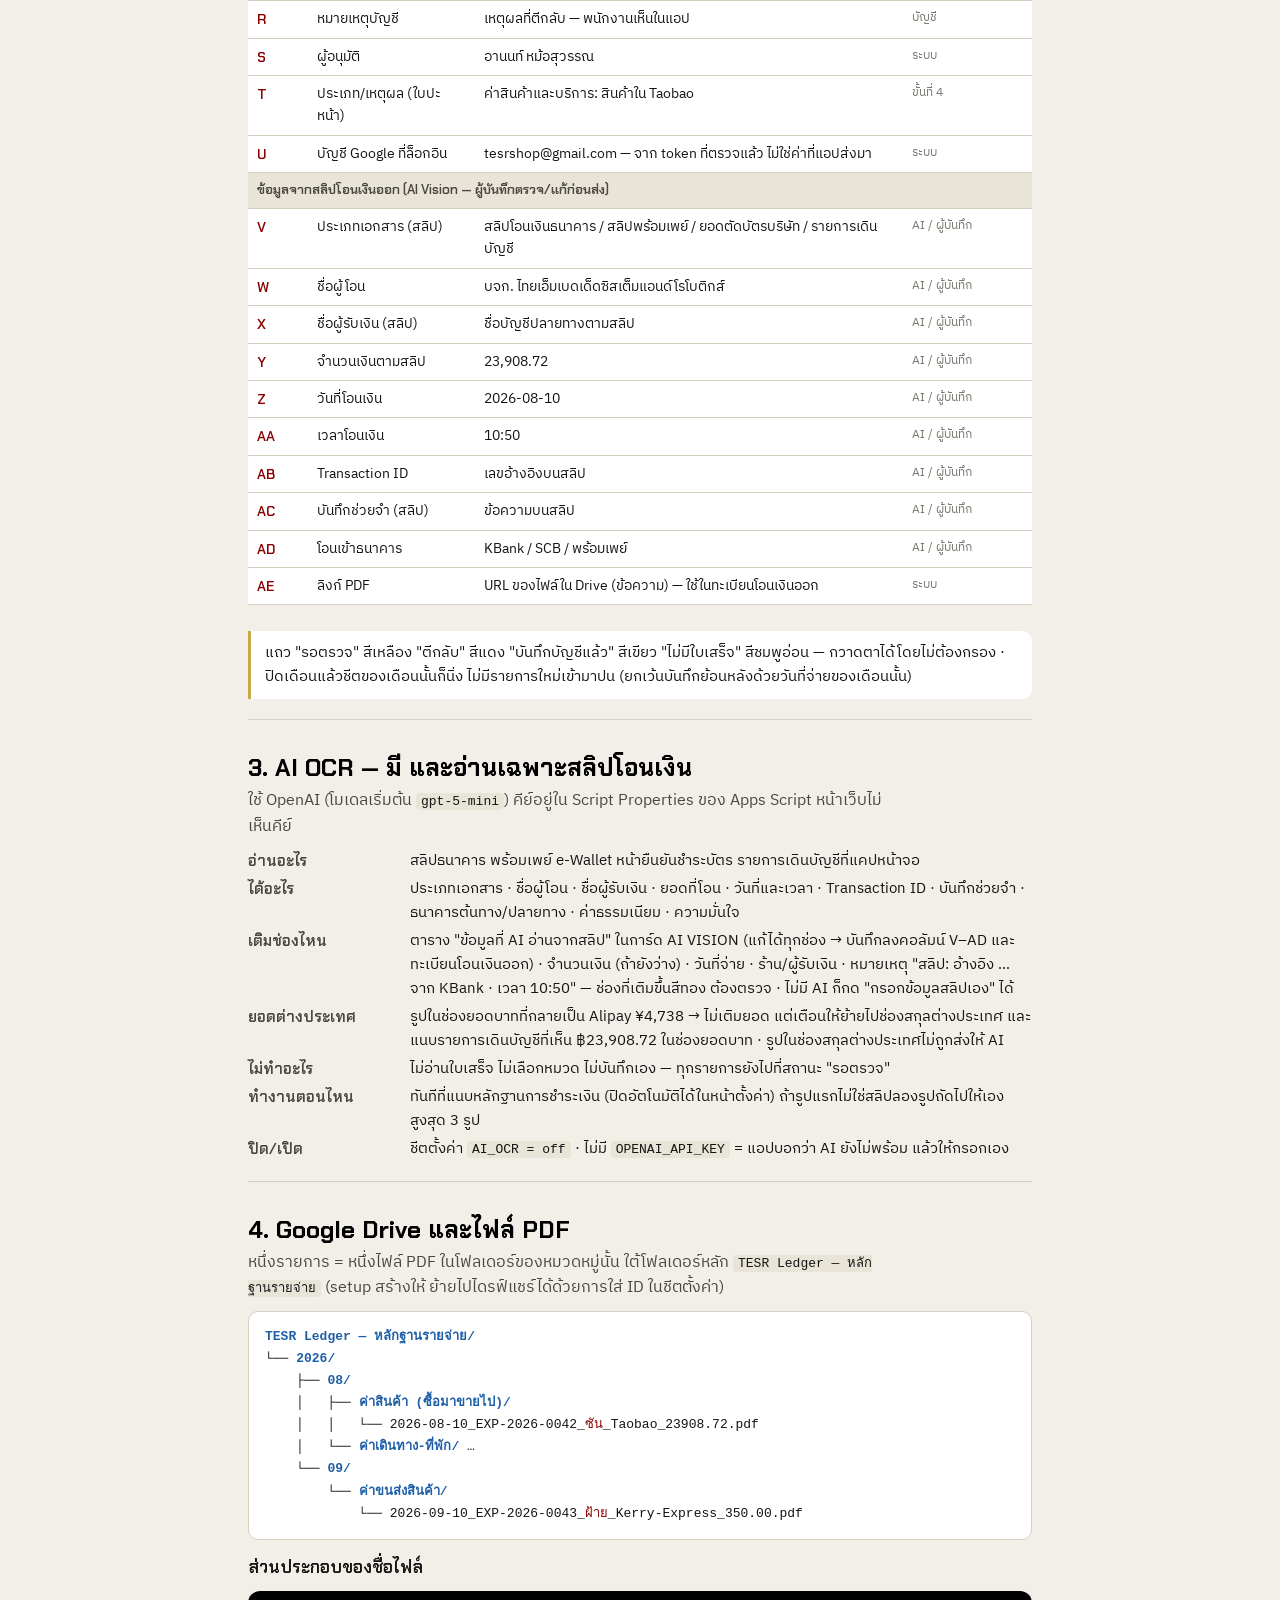
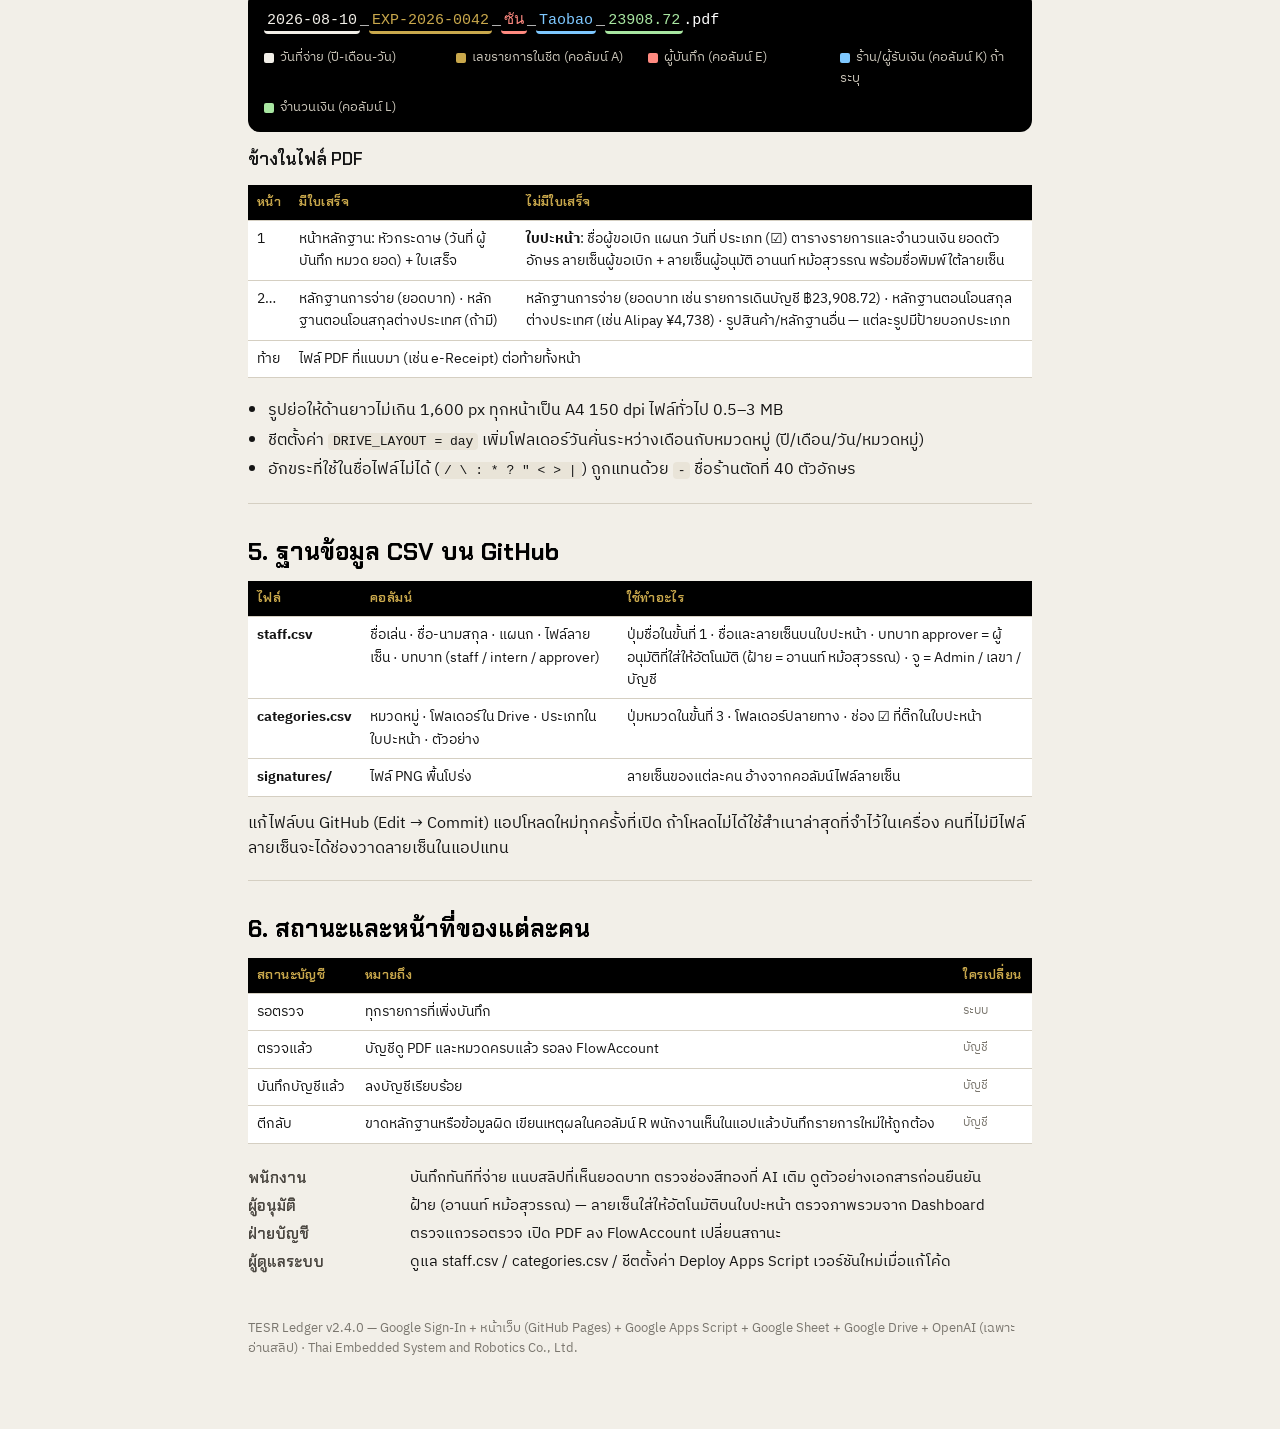
==== commit 903542a3: "flow.html v2.4 — 31-column sheet (no reimbursement status)" ====
--- a/flow.html
+++ b/flow.html
@@ -164,7 +164,7 @@
     </div>
     <div class="step"><span class="num">7</span>
       <h3>ฝ่ายบัญชีทำงานในชีต</h3>
-      <p>เปิดชีตของเดือนที่จะตรวจ กรองแถว "รอตรวจ" เปิด PDF จากลิงก์ พิมพ์ใบปะหน้าถ้าต้องการลายเซ็นจริง ลง FlowAccount แล้วเปลี่ยนสถานะเป็น "บันทึกบัญชีแล้ว" หรือ "ตีกลับ" พร้อมหมายเหตุ รายการที่จ่ายด้วยเงินส่วนตัวมีสถานะ "รอจ่ายคืน" ให้เปลี่ยนเป็น "จ่ายคืนแล้ว" พนักงานเห็นทุกอย่างในแท็บรายการ</p>
+      <p>เปิดชีตของเดือนที่จะตรวจ กรองแถว "รอตรวจ" เปิด PDF จากลิงก์ พิมพ์ใบปะหน้าถ้าต้องการลายเซ็นจริง ลง FlowAccount แล้วเปลี่ยนสถานะเป็น "บันทึกบัญชีแล้ว" หรือ "ตีกลับ" พร้อมหมายเหตุ พนักงานเห็นทุกอย่างในแท็บรายการ (บริษัทจ่ายคืนพนักงานก่อนบันทึกอยู่แล้ว จึงไม่มีสถานะเบิกคืนในชีต)</p>
       <div class="lands"><span class="tag sheet">สถานะ · Dashboard</span></div>
     </div>
   </div>
@@ -175,14 +175,14 @@
   <p class="lead">รายการของแต่ละเดือนอยู่ในชีตของเดือนนั้น (ชื่อ ปี-เดือน ตามวันที่จ่าย) ระบบสร้างจากชีตแม่แบบให้เองเมื่อมีรายการแรก และเรียงแท็บใหม่ → เก่า ฟังก์ชัน <code>setup</code> สร้างโครงทั้งหมด รันซ้ำได้ไม่ทับข้อมูล รายชื่อและหมวดหมู่ไม่อยู่ในชีต — อยู่ใน CSV บน GitHub</p>
   <div class="tblwrap"><table>
     <tr><th>ชีต</th><th>มีอะไร</th><th>ใครแก้</th></tr>
-    <tr><td><b>Dashboard</b></td><td>ช่อง B2 เลือกเดือน → รวม จำนวน ไม่มีใบเสร็จ รอตรวจ รอจ่ายคืน · ตามหมวดหมู่ · ตามผู้บันทึก · รายการรอจ่ายคืนของเดือนนั้น · ตาราง "ทุกเดือน" (คอลัมน์ L–Q) พร้อมลิงก์เปิดแต่ละชีต</td><td class="who">สูตรอัตโนมัติ</td></tr>
+    <tr><td><b>Dashboard</b></td><td>ช่อง B2 เลือกเดือน → รวม จำนวน ไม่มีใบเสร็จ รอตรวจ ยอดที่พนักงานจ่ายไปก่อน · ตามหมวดหมู่ · ตามผู้บันทึก · รายการรอตรวจของเดือนนั้น · ตาราง "ทุกเดือน" (คอลัมน์ L–Q) พร้อมลิงก์เปิดแต่ละชีต</td><td class="who">สูตรอัตโนมัติ</td></tr>
     <tr><td><b>ตั้งค่า</b></td><td>ชื่อบริษัท ผู้อนุมัติ โฟลเดอร์ Drive รูปแบบโฟลเดอร์ การแชร์ อีเมลแจ้งเตือน AI OCR Google Client ID และอีเมลที่อนุญาต</td><td class="who">ผู้ดูแล</td></tr>
     <tr><td><b>โอนเงินออก</b></td><td>ทะเบียนหลักฐานที่บริษัท TESR โอนเงินออก (เฉพาะจ่ายโดย "บริษัท") รวมจากทุกเดือน: ประเภทเอกสาร ผู้โอน ผู้รับเงิน จำนวนเงิน วันที่-เวลาโอน Transaction ID บันทึกช่วยจำ โอนเข้าธนาคาร link เอกสาร</td><td class="who">สูตร QUERY อ่านอย่างเดียว</td></tr>
-    <tr><td><b>2026-09, 2026-10, …</b></td><td>1 แถวต่อรายการ 32 คอลัมน์ (ตารางถัดไป) เลขรายการ EXP-ปี-ลำดับ นับต่อเนื่องทั้งปีข้ามชีต</td><td class="who">ระบบเขียน · บัญชีแก้สถานะ</td></tr>
+    <tr><td><b>2026-09, 2026-10, …</b></td><td>1 แถวต่อรายการ 31 คอลัมน์ (ตารางถัดไป) เลขรายการ EXP-ปี-ลำดับ นับต่อเนื่องทั้งปีข้ามชีต</td><td class="who">ระบบเขียน · บัญชีแก้สถานะ</td></tr>
     <tr><td><b>แม่แบบ</b> (ซ่อน)</td><td>หัวตาราง สี dropdown ความกว้างคอลัมน์ ที่ถูกคัดลอกไปทุกชีตเดือนใหม่</td><td class="who">ผู้ดูแล (แก้แล้วมีผลกับเดือนถัดไป)</td></tr>
   </table></div>
 
-  <h3>ชีตรายเดือน — 32 คอลัมน์ (A ถึง AF)</h3>
+  <h3>ชีตรายเดือน — 31 คอลัมน์ (A ถึง AE)</h3>
   <div class="tblwrap"><table>
     <tr><th>คอลัมน์</th><th>หัวตาราง</th><th>ตัวอย่าง / ความหมาย</th><th>ที่มา</th></tr>
     <tr class="g"><td colspan="4">รายการและคนบันทึก</td></tr>
@@ -200,30 +200,29 @@
     <tr><td class="c">K</td><td>ร้าน/ผู้รับเงิน</td><td>Taobao / Kerry Express — อยู่ในชื่อไฟล์</td><td class="who">ขั้นที่ 4 / AI</td></tr>
     <tr class="g"><td colspan="4">เงิน</td></tr>
     <tr><td class="c">L</td><td>จำนวนเงิน (บาท)</td><td>23,908.72 — ยอดที่ถูกตัดจริงเป็นบาท</td><td class="who">ขั้นที่ 4 / AI</td></tr>
-    <tr><td class="c">M</td><td>จ่ายโดย</td><td>บริษัท / ส่วนตัว (ขอเบิกคืน)</td><td class="who">ขั้นที่ 4</td></tr>
-    <tr><td class="c">N</td><td>สถานะเบิกคืน</td><td>ไม่ต้อง / รอจ่ายคืน / จ่ายคืนแล้ว</td><td class="who">ระบบ · บัญชีเปลี่ยน</td></tr>
+    <tr><td class="c">M</td><td>จ่ายโดย</td><td>บริษัท / ส่วนตัว (พนักงานจ่ายไปก่อน — บริษัทจ่ายคืนแล้วจึงบันทึก)</td><td class="who">ขั้นที่ 4</td></tr>
     <tr class="g"><td colspan="4">เอกสารและการตรวจ</td></tr>
-    <tr><td class="c">O</td><td>เอกสาร PDF</td><td>ชื่อไฟล์ใน Drive เป็นลิงก์คลิกเปิด</td><td class="who">ระบบ</td></tr>
-    <tr><td class="c">P</td><td>จำนวนหน้า</td><td>3</td><td class="who">ระบบ</td></tr>
-    <tr><td class="c">Q</td><td>สถานะบัญชี</td><td>รอตรวจ → ตรวจแล้ว → บันทึกบัญชีแล้ว หรือ ตีกลับ</td><td class="who">บัญชี</td></tr>
-    <tr><td class="c">R</td><td>หมายเหตุผู้บันทึก</td><td>ข้อความถึงบัญชี + "สลิป: อ้างอิง … จาก KBank"</td><td class="who">ขั้นที่ 4 / AI</td></tr>
-    <tr><td class="c">S</td><td>หมายเหตุบัญชี</td><td>เหตุผลที่ตีกลับ — พนักงานเห็นในแอป</td><td class="who">บัญชี</td></tr>
-    <tr><td class="c">T</td><td>ผู้อนุมัติ</td><td>อานนท์ หม้อสุวรรณ</td><td class="who">ระบบ</td></tr>
-    <tr><td class="c">U</td><td>ประเภท/เหตุผล (ใบปะหน้า)</td><td>ค่าสินค้าและบริการ: สินค้าใน Taobao</td><td class="who">ขั้นที่ 4</td></tr>
-    <tr><td class="c">V</td><td>บัญชี Google ที่ล็อกอิน</td><td>tesrshop@gmail.com — จาก token ที่ตรวจแล้ว ไม่ใช่ค่าที่แอปส่งมา</td><td class="who">ระบบ</td></tr>
+    <tr><td class="c">N</td><td>เอกสาร PDF</td><td>ชื่อไฟล์ใน Drive เป็นลิงก์คลิกเปิด</td><td class="who">ระบบ</td></tr>
+    <tr><td class="c">O</td><td>จำนวนหน้า</td><td>3</td><td class="who">ระบบ</td></tr>
+    <tr><td class="c">P</td><td>สถานะบัญชี</td><td>รอตรวจ → ตรวจแล้ว → บันทึกบัญชีแล้ว หรือ ตีกลับ</td><td class="who">บัญชี</td></tr>
+    <tr><td class="c">Q</td><td>หมายเหตุผู้บันทึก</td><td>ข้อความถึงบัญชี + "สลิป: อ้างอิง … จาก KBank"</td><td class="who">ขั้นที่ 4 / AI</td></tr>
+    <tr><td class="c">R</td><td>หมายเหตุบัญชี</td><td>เหตุผลที่ตีกลับ — พนักงานเห็นในแอป</td><td class="who">บัญชี</td></tr>
+    <tr><td class="c">S</td><td>ผู้อนุมัติ</td><td>อานนท์ หม้อสุวรรณ</td><td class="who">ระบบ</td></tr>
+    <tr><td class="c">T</td><td>ประเภท/เหตุผล (ใบปะหน้า)</td><td>ค่าสินค้าและบริการ: สินค้าใน Taobao</td><td class="who">ขั้นที่ 4</td></tr>
+    <tr><td class="c">U</td><td>บัญชี Google ที่ล็อกอิน</td><td>tesrshop@gmail.com — จาก token ที่ตรวจแล้ว ไม่ใช่ค่าที่แอปส่งมา</td><td class="who">ระบบ</td></tr>
     <tr class="g"><td colspan="4">ข้อมูลจากสลิปโอนเงินออก (AI Vision — ผู้บันทึกตรวจ/แก้ก่อนส่ง)</td></tr>
-    <tr><td class="c">W</td><td>ประเภทเอกสาร (สลิป)</td><td>สลิปโอนเงินธนาคาร / สลิปพร้อมเพย์ / ยอดตัดบัตรบริษัท / รายการเดินบัญชี</td><td class="who">AI / ผู้บันทึก</td></tr>
-    <tr><td class="c">X</td><td>ชื่อผู้โอน</td><td>บจก. ไทยเอ็มเบดเด็ดซิสเต็มแอนด์โรโบติกส์</td><td class="who">AI / ผู้บันทึก</td></tr>
-    <tr><td class="c">Y</td><td>ชื่อผู้รับเงิน (สลิป)</td><td>ชื่อบัญชีปลายทางตามสลิป</td><td class="who">AI / ผู้บันทึก</td></tr>
-    <tr><td class="c">Z</td><td>จำนวนเงินตามสลิป</td><td>23,908.72</td><td class="who">AI / ผู้บันทึก</td></tr>
-    <tr><td class="c">AA</td><td>วันที่โอนเงิน</td><td>2026-08-10</td><td class="who">AI / ผู้บันทึก</td></tr>
-    <tr><td class="c">AB</td><td>เวลาโอนเงิน</td><td>10:50</td><td class="who">AI / ผู้บันทึก</td></tr>
-    <tr><td class="c">AC</td><td>Transaction ID</td><td>เลขอ้างอิงบนสลิป</td><td class="who">AI / ผู้บันทึก</td></tr>
-    <tr><td class="c">AD</td><td>บันทึกช่วยจำ (สลิป)</td><td>ข้อความบนสลิป</td><td class="who">AI / ผู้บันทึก</td></tr>
-    <tr><td class="c">AE</td><td>โอนเข้าธนาคาร</td><td>KBank / SCB / พร้อมเพย์</td><td class="who">AI / ผู้บันทึก</td></tr>
-    <tr><td class="c">AF</td><td>ลิงก์ PDF</td><td>URL ของไฟล์ใน Drive (ข้อความ) — ใช้ในทะเบียนโอนเงินออก</td><td class="who">ระบบ</td></tr>
+    <tr><td class="c">V</td><td>ประเภทเอกสาร (สลิป)</td><td>สลิปโอนเงินธนาคาร / สลิปพร้อมเพย์ / ยอดตัดบัตรบริษัท / รายการเดินบัญชี</td><td class="who">AI / ผู้บันทึก</td></tr>
+    <tr><td class="c">W</td><td>ชื่อผู้โอน</td><td>บจก. ไทยเอ็มเบดเด็ดซิสเต็มแอนด์โรโบติกส์</td><td class="who">AI / ผู้บันทึก</td></tr>
+    <tr><td class="c">X</td><td>ชื่อผู้รับเงิน (สลิป)</td><td>ชื่อบัญชีปลายทางตามสลิป</td><td class="who">AI / ผู้บันทึก</td></tr>
+    <tr><td class="c">Y</td><td>จำนวนเงินตามสลิป</td><td>23,908.72</td><td class="who">AI / ผู้บันทึก</td></tr>
+    <tr><td class="c">Z</td><td>วันที่โอนเงิน</td><td>2026-08-10</td><td class="who">AI / ผู้บันทึก</td></tr>
+    <tr><td class="c">AA</td><td>เวลาโอนเงิน</td><td>10:50</td><td class="who">AI / ผู้บันทึก</td></tr>
+    <tr><td class="c">AB</td><td>Transaction ID</td><td>เลขอ้างอิงบนสลิป</td><td class="who">AI / ผู้บันทึก</td></tr>
+    <tr><td class="c">AC</td><td>บันทึกช่วยจำ (สลิป)</td><td>ข้อความบนสลิป</td><td class="who">AI / ผู้บันทึก</td></tr>
+    <tr><td class="c">AD</td><td>โอนเข้าธนาคาร</td><td>KBank / SCB / พร้อมเพย์</td><td class="who">AI / ผู้บันทึก</td></tr>
+    <tr><td class="c">AE</td><td>ลิงก์ PDF</td><td>URL ของไฟล์ใน Drive (ข้อความ) — ใช้ในทะเบียนโอนเงินออก</td><td class="who">ระบบ</td></tr>
   </table></div>
-  <div class="note">แถว "รอตรวจ" สีเหลือง "ตีกลับ" สีแดง "บันทึกบัญชีแล้ว" สีเขียว "ไม่มีใบเสร็จ" สีชมพูอ่อน "รอจ่ายคืน" สีส้ม — กวาดตาได้โดยไม่ต้องกรอง · ปิดเดือนแล้วชีตของเดือนนั้นก็นิ่ง ไม่มีรายการใหม่เข้ามาปน (ยกเว้นบันทึกย้อนหลังด้วยวันที่จ่ายของเดือนนั้น)</div>
+  <div class="note">แถว "รอตรวจ" สีเหลือง "ตีกลับ" สีแดง "บันทึกบัญชีแล้ว" สีเขียว "ไม่มีใบเสร็จ" สีชมพูอ่อน — กวาดตาได้โดยไม่ต้องกรอง · ปิดเดือนแล้วชีตของเดือนนั้นก็นิ่ง ไม่มีรายการใหม่เข้ามาปน (ยกเว้นบันทึกย้อนหลังด้วยวันที่จ่ายของเดือนนั้น)</div>
 </section>
 
 <section id="ai">
@@ -232,7 +231,7 @@
   <dl class="kv">
     <dt>อ่านอะไร</dt><dd>สลิปธนาคาร พร้อมเพย์ e-Wallet หน้ายืนยันชำระบัตร รายการเดินบัญชีที่แคปหน้าจอ</dd>
     <dt>ได้อะไร</dt><dd>ประเภทเอกสาร · ชื่อผู้โอน · ชื่อผู้รับเงิน · ยอดที่โอน · วันที่และเวลา · Transaction ID · บันทึกช่วยจำ · ธนาคารต้นทาง/ปลายทาง · ค่าธรรมเนียม · ความมั่นใจ</dd>
-    <dt>เติมช่องไหน</dt><dd>ตาราง "ข้อมูลที่ AI อ่านจากสลิป" ในการ์ด AI VISION (แก้ได้ทุกช่อง → บันทึกลงคอลัมน์ W–AE และทะเบียนโอนเงินออก) · จำนวนเงิน (ถ้ายังว่าง) · วันที่จ่าย · ร้าน/ผู้รับเงิน · หมายเหตุ "สลิป: อ้างอิง … จาก KBank · เวลา 10:50" — ช่องที่เติมขึ้นสีทอง ต้องตรวจ · ไม่มี AI ก็กด "กรอกข้อมูลสลิปเอง" ได้</dd>
+    <dt>เติมช่องไหน</dt><dd>ตาราง "ข้อมูลที่ AI อ่านจากสลิป" ในการ์ด AI VISION (แก้ได้ทุกช่อง → บันทึกลงคอลัมน์ V–AD และทะเบียนโอนเงินออก) · จำนวนเงิน (ถ้ายังว่าง) · วันที่จ่าย · ร้าน/ผู้รับเงิน · หมายเหตุ "สลิป: อ้างอิง … จาก KBank · เวลา 10:50" — ช่องที่เติมขึ้นสีทอง ต้องตรวจ · ไม่มี AI ก็กด "กรอกข้อมูลสลิปเอง" ได้</dd>
     <dt>ยอดต่างประเทศ</dt><dd>รูปในช่องยอดบาทที่กลายเป็น Alipay ¥4,738 → ไม่เติมยอด แต่เตือนให้ย้ายไปช่องสกุลต่างประเทศ และแนบรายการเดินบัญชีที่เห็น ฿23,908.72 ในช่องยอดบาท · รูปในช่องสกุลต่างประเทศไม่ถูกส่งให้ AI</dd>
     <dt>ไม่ทำอะไร</dt><dd>ไม่อ่านใบเสร็จ ไม่เลือกหมวด ไม่บันทึกเอง — ทุกรายการยังไปที่สถานะ "รอตรวจ"</dd>
     <dt>ทำงานตอนไหน</dt><dd>ทันทีที่แนบหลักฐานการชำระเงิน (ปิดอัตโนมัติได้ในหน้าตั้งค่า) ถ้ารูปแรกไม่ใช่สลิปลองรูปถัดไปให้เอง สูงสุด 3 รูป</dd>
@@ -297,17 +296,17 @@
     <tr><td>รอตรวจ</td><td>ทุกรายการที่เพิ่งบันทึก</td><td class="who">ระบบ</td></tr>
     <tr><td>ตรวจแล้ว</td><td>บัญชีดู PDF และหมวดครบแล้ว รอลง FlowAccount</td><td class="who">บัญชี</td></tr>
     <tr><td>บันทึกบัญชีแล้ว</td><td>ลงบัญชีเรียบร้อย</td><td class="who">บัญชี</td></tr>
-    <tr><td>ตีกลับ</td><td>ขาดหลักฐานหรือข้อมูลผิด เขียนเหตุผลในคอลัมน์ S พนักงานเห็นในแอปแล้วบันทึกรายการใหม่ให้ถูกต้อง</td><td class="who">บัญชี</td></tr>
+    <tr><td>ตีกลับ</td><td>ขาดหลักฐานหรือข้อมูลผิด เขียนเหตุผลในคอลัมน์ R พนักงานเห็นในแอปแล้วบันทึกรายการใหม่ให้ถูกต้อง</td><td class="who">บัญชี</td></tr>
   </table></div>
   <dl class="kv">
     <dt>พนักงาน</dt><dd>บันทึกทันทีที่จ่าย แนบสลิปที่เห็นยอดบาท ตรวจช่องสีทองที่ AI เติม ดูตัวอย่างเอกสารก่อนยืนยัน</dd>
     <dt>ผู้อนุมัติ</dt><dd>ฝ้าย (อานนท์ หม้อสุวรรณ) — ลายเซ็นใส่ให้อัตโนมัติบนใบปะหน้า ตรวจภาพรวมจาก Dashboard</dd>
-    <dt>ฝ่ายบัญชี</dt><dd>ตรวจแถวรอตรวจ เปิด PDF ลง FlowAccount เปลี่ยนสถานะ จ่ายคืนพนักงานตามคอลัมน์สถานะเบิกคืน</dd>
+    <dt>ฝ่ายบัญชี</dt><dd>ตรวจแถวรอตรวจ เปิด PDF ลง FlowAccount เปลี่ยนสถานะ</dd>
     <dt>ผู้ดูแลระบบ</dt><dd>ดูแล staff.csv / categories.csv / ชีตตั้งค่า Deploy Apps Script เวอร์ชันใหม่เมื่อแก้โค้ด</dd>
   </dl>
 </section>
 
-<p class="foot">TESR Ledger v2.3.0 — Google Sign-In + หน้าเว็บ (GitHub Pages) + Google Apps Script + Google Sheet + Google Drive + OpenAI (เฉพาะอ่านสลิป) · Thai Embedded System and Robotics Co., Ltd.</p>
+<p class="foot">TESR Ledger v2.4.0 — Google Sign-In + หน้าเว็บ (GitHub Pages) + Google Apps Script + Google Sheet + Google Drive + OpenAI (เฉพาะอ่านสลิป) · Thai Embedded System and Robotics Co., Ltd.</p>
 </div>
 <script>
 document.getElementById('flowLogo').src = 'data:image/png;base64,' +
